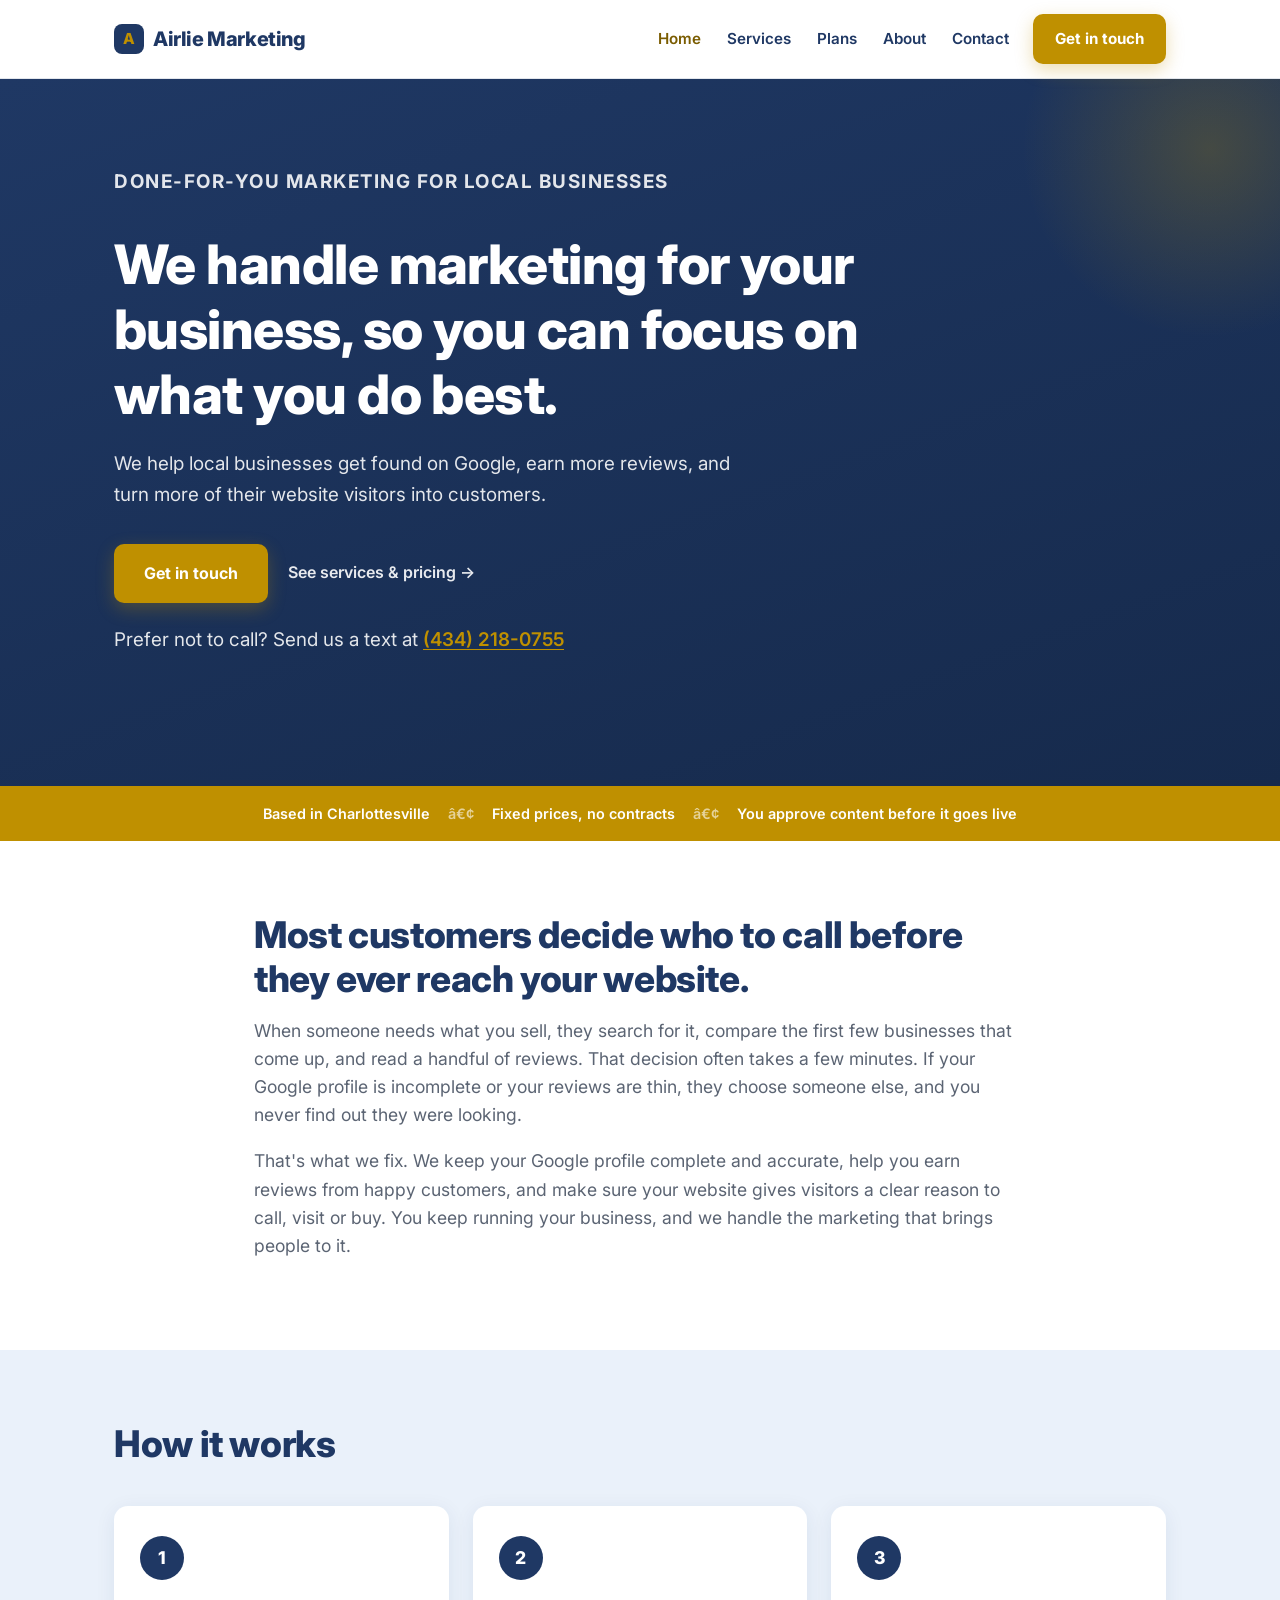
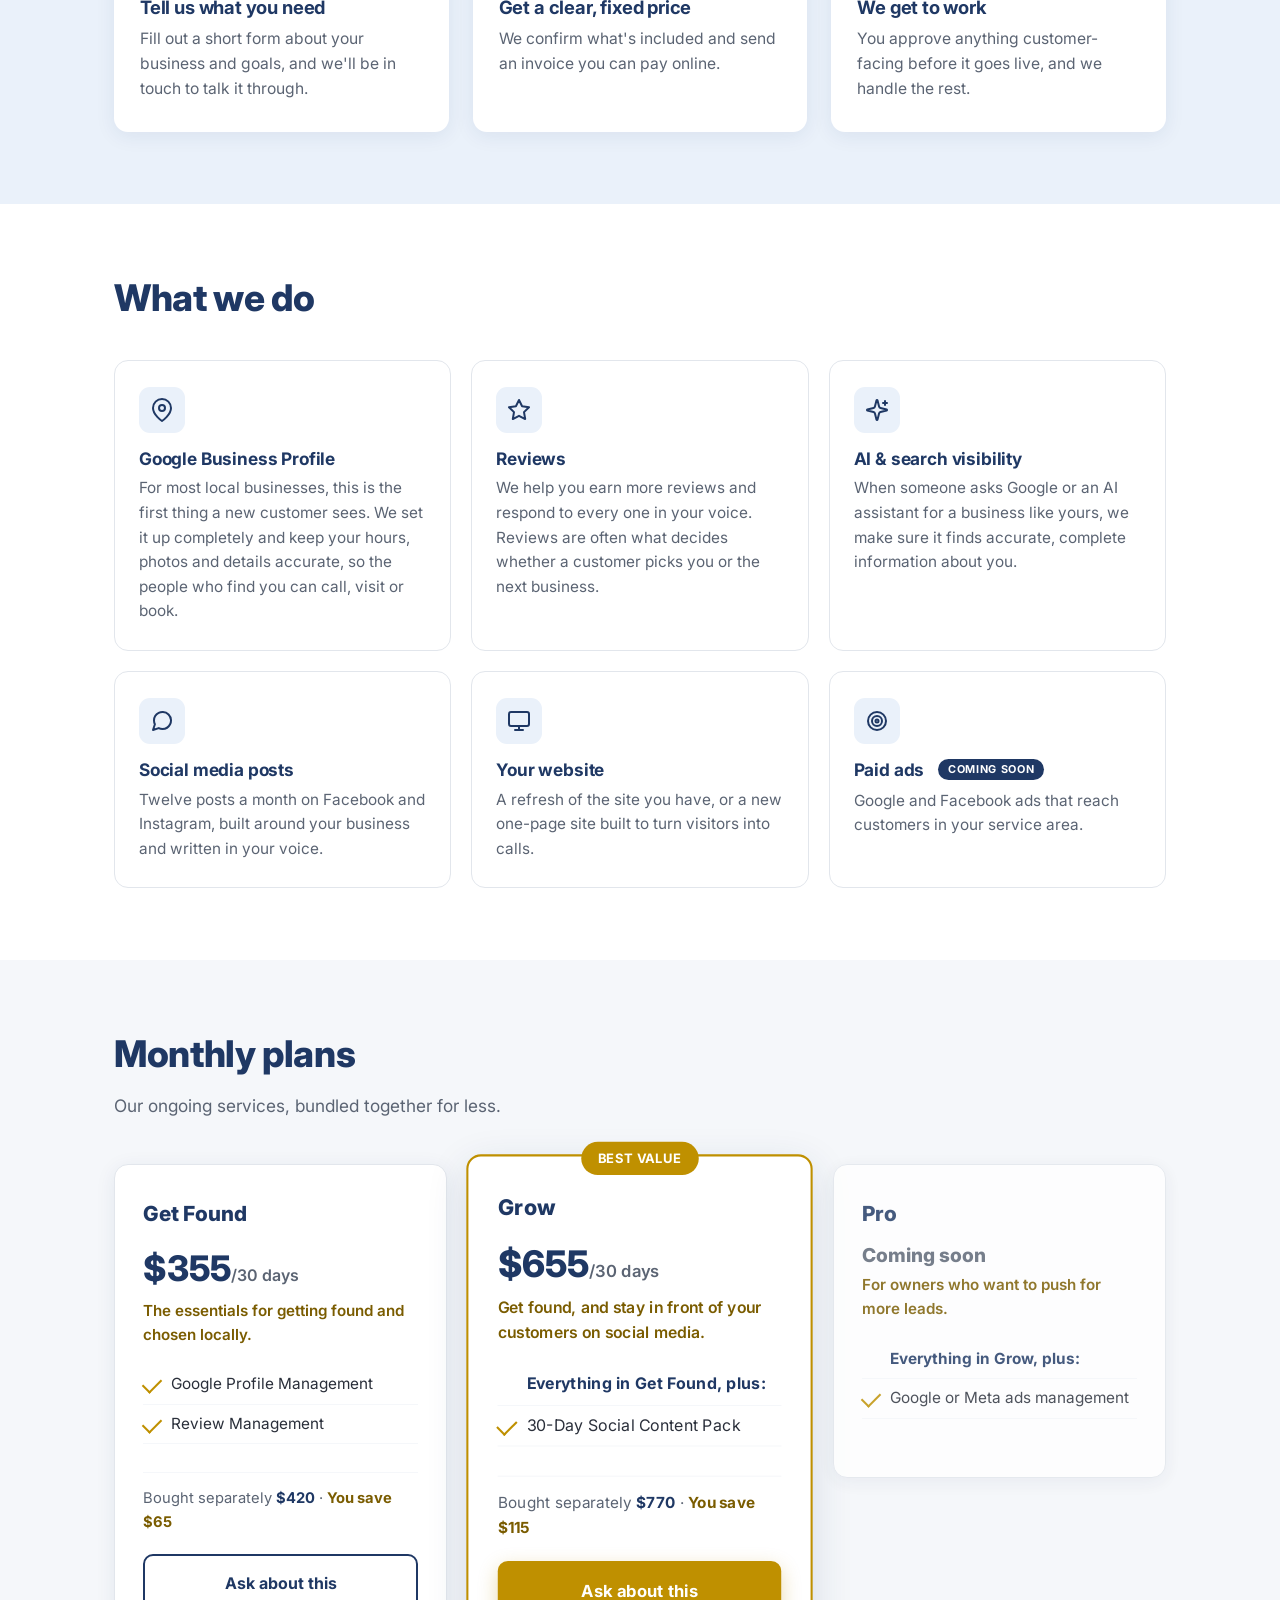
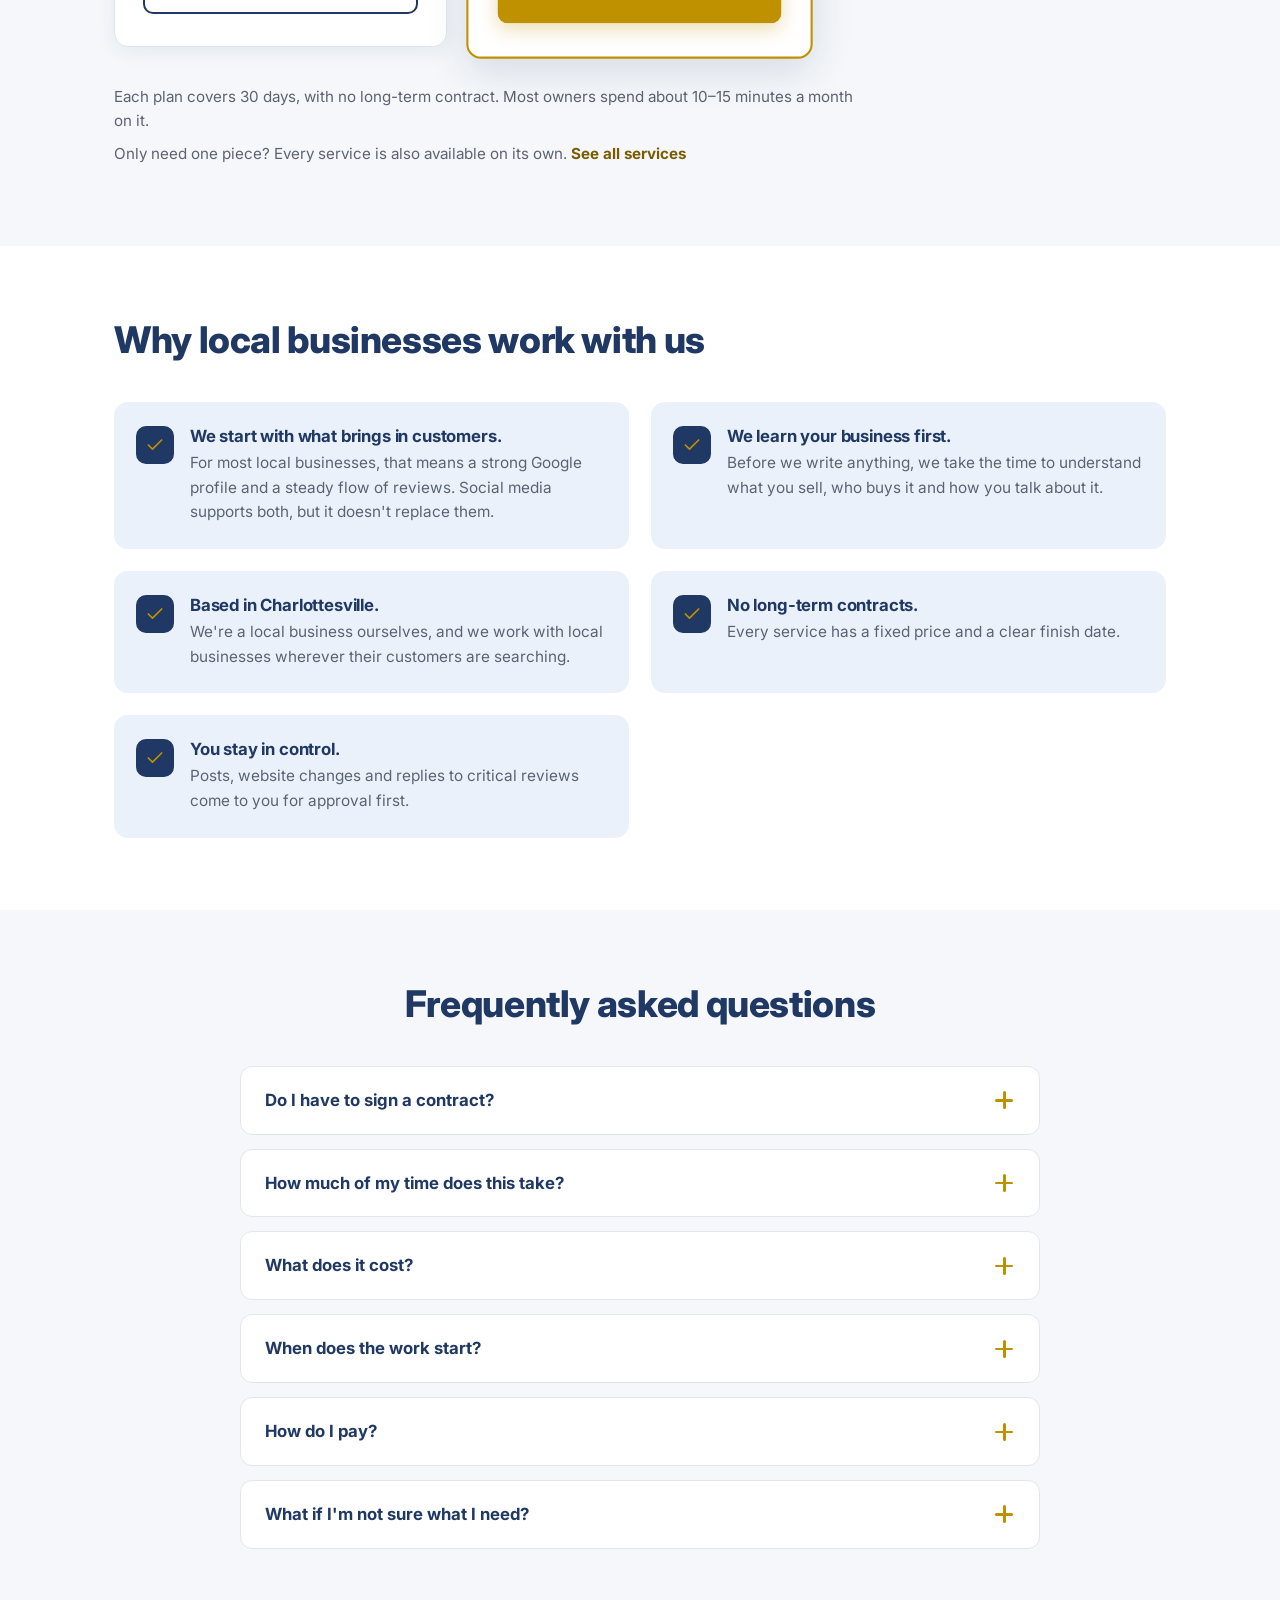
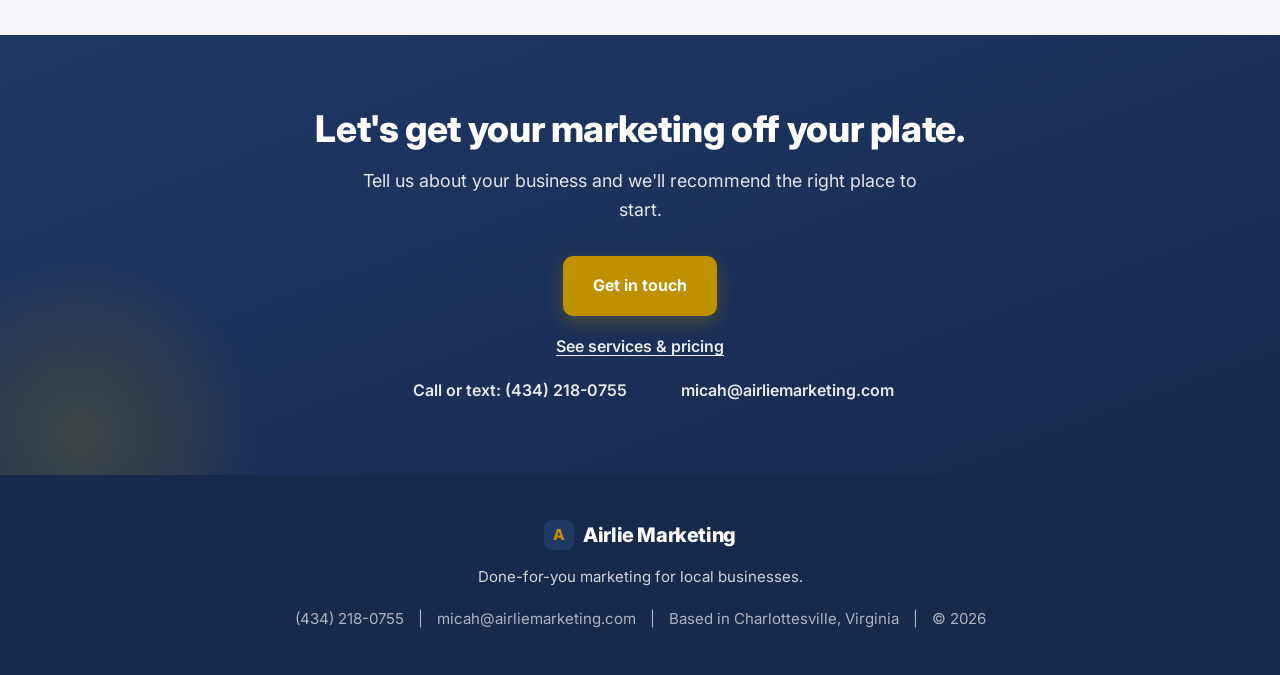
==== index.html @ 490f3d7d "Fix foundingDate (2026) and geo coordinates (UVA/Charlottesville) Co-Authored-By: Claude Opus 4.8 <n" ====
<!DOCTYPE html>
<html lang="en">
<head>
  <meta charset="UTF-8" />
  <meta name="viewport" content="width=device-width, initial-scale=1.0" />
  <meta name="google-site-verification" content="PsVOzuOnGi96Zkyo6wax_KHrolYh-Gne7hzrvZBmAzM" />
  <title>Charlottesville Marketing for Local Businesses | Airlie Marketing</title>
  <meta name="description" content="Charlottesville-based marketing for local businesses: Google Business Profile, local SEO, reviews, social media and websites, with transparent pricing.">

  <link rel="canonical" href="https://airliemarketing.com/">
  <meta property="og:title" content="Charlottesville Marketing for Local Businesses | Airlie Marketing">
  <meta property="og:description" content="Done-for-you marketing for local businesses, at fixed prices.">
  <meta property="og:type" content="website">
  <meta property="og:url" content="https://airliemarketing.com/">
  <meta property="og:image" content="https://airliemarketing.com/micah-scott.jpg">
  <meta name="twitter:card" content="summary_large_image">

  <link rel="icon" type="image/svg+xml" href="favicon.svg" />

  <!-- Fonts: Inter -->
  <link rel="preconnect" href="https://fonts.googleapis.com" />
  <link rel="preconnect" href="https://fonts.gstatic.com" crossorigin />
  <link href="https://fonts.googleapis.com/css2?family=Inter:wght@400;500;600;700;800&display=swap" rel="stylesheet" />

  <link rel="stylesheet" href="styles.css" />

  <!-- Block A — Business (ProfessionalService) + services and plans -->
  <script type="application/ld+json">
  {
    "@context": "https://schema.org",
    "@type": "ProfessionalService",
    "@id": "https://airliemarketing.com/#organization",
    "name": "Airlie Marketing",
    "url": "https://airliemarketing.com",
    "logo": "https://airliemarketing.com/favicon.svg",
    "image": "https://airliemarketing.com/micah-scott.jpg",
    "description": "Charlottesville-based marketing for local businesses: Google Business Profile, local SEO, reviews, social media and websites, with transparent pricing.",
    "slogan": "We handle marketing for your business, so you can focus on what you do best.",
    "telephone": "+1-434-218-0755",
    "email": "micah@airliemarketing.com",
    "priceRange": "$$",
    "currenciesAccepted": "USD",
    "foundingDate": "2026",
    "founder": { "@id": "https://airliemarketing.com/#micah" },
    "address": {
      "@type": "PostalAddress",
      "addressLocality": "Charlottesville",
      "addressRegion": "VA",
      "addressCountry": "US"
    },
    "geo": {
      "@type": "GeoCoordinates",
      "latitude": 38.0356,
      "longitude": -78.5034
    },
    "areaServed": [
      { "@type": "City", "name": "Charlottesville" },
      { "@type": "AdministrativeArea", "name": "Albemarle County" }
    ],
    "knowsAbout": [
      "Google Business Profile management",
      "online review management",
      "local SEO",
      "generative engine optimization (AI search visibility)",
      "social media management",
      "local business marketing",
      "marketing for local businesses of every kind: storefronts, restaurants, studios, service providers, and local online and ecommerce shops"
    ],
    "serviceType": "Marketing agency for local businesses",
    "contactPoint": {
      "@type": "ContactPoint",
      "telephone": "+1-434-218-0755",
      "email": "micah@airliemarketing.com",
      "contactType": "sales",
      "areaServed": "US",
      "availableLanguage": "English"
    },
    "hasOfferCatalog": {
      "@type": "OfferCatalog",
      "name": "Marketing services and plans",
      "itemListElement": [
        {
          "@type": "Offer",
          "name": "Google Profile Setup",
          "price": "395",
          "priceCurrency": "USD",
          "description": "Your Google Business Profile built out properly for Google search, the map pack and AI assistants, in five business days.",
          "url": "https://airliemarketing.com/products"
        },
        {
          "@type": "Offer",
          "name": "Local SEO Foundation",
          "price": "550",
          "priceCurrency": "USD",
          "description": "Listings fixed, a keyword map, on-page work on up to six pages, structured data, Search Console and AI visibility work, in ten business days.",
          "url": "https://airliemarketing.com/products"
        },
        {
          "@type": "Offer",
          "name": "Review Engine Setup",
          "price": "500",
          "priceCurrency": "USD",
          "description": "A review link and QR code, request and reply templates, a crew script and alerts, so asking for reviews becomes part of the job.",
          "url": "https://airliemarketing.com/products"
        },
        {
          "@type": "Offer",
          "name": "Review Management",
          "price": "225",
          "priceCurrency": "USD",
          "description": "A 30-day block of review requests and replies, with every new review answered in your voice and anything under four stars sent to you first.",
          "url": "https://airliemarketing.com/products"
        },
        {
          "@type": "Offer",
          "name": "Google Profile Management",
          "price": "195",
          "priceCurrency": "USD",
          "description": "A 30-day block keeping your Google Business Profile complete and correct, with four posts answering the questions customers ask before they book.",
          "url": "https://airliemarketing.com/products"
        },
        {
          "@type": "Offer",
          "name": "30-Day Social Content Pack",
          "price": "350",
          "priceCurrency": "USD",
          "description": "Twelve Facebook and Instagram posts in your voice, built from your real jobs and approved by you before anything publishes.",
          "url": "https://airliemarketing.com/products"
        },
        {
          "@type": "Offer",
          "name": "One-Page Website Build",
          "price": "950",
          "priceCurrency": "USD",
          "description": "A complete new page built to turn someone who found you into someone who calls you; $650 with any plan, billed half up front and half at launch.",
          "url": "https://airliemarketing.com/products"
        },
        {
          "@type": "Offer",
          "name": "Strategy Call",
          "price": "125",
          "priceCurrency": "USD",
          "description": "One hour on your marketing, with notes afterwards and a written list of what to do next.",
          "url": "https://airliemarketing.com/products"
        },
        {
          "@type": "Offer",
          "name": "Get Found plan",
          "price": "355",
          "priceCurrency": "USD",
          "description": "Google Profile Management plus Review Management, bundled for less than buying them separately.",
          "url": "https://airliemarketing.com/#pricing"
        },
        {
          "@type": "Offer",
          "name": "Grow plan",
          "price": "655",
          "priceCurrency": "USD",
          "description": "Everything in Get Found plus the 30-Day Social Content Pack, bundled for less than buying them separately.",
          "url": "https://airliemarketing.com/#pricing"
        }
      ]
    }
  }
  </script>

  <!-- ADD LATER, only when Airlie has real reviews — never fake this:
  "aggregateRating": { "@type": "AggregateRating", "ratingValue": "REAL", "reviewCount": "REAL" }
  -->

  <!-- Block B — WebSite -->
  <script type="application/ld+json">
  {
    "@context": "https://schema.org",
    "@type": "WebSite",
    "@id": "https://airliemarketing.com/#website",
    "url": "https://airliemarketing.com",
    "name": "Airlie Marketing",
    "publisher": { "@id": "https://airliemarketing.com/#organization" }
  }
  </script>

  <!-- Block C — FAQ (matches the FAQ shown on the page) -->
  <script type="application/ld+json">
  {
    "@context": "https://schema.org",
    "@type": "FAQPage",
    "mainEntity": [
      {
        "@type": "Question",
        "name": "Do I have to sign a contract?",
        "acceptedAnswer": {
          "@type": "Answer",
          "text": "No. Every service is either a one-time project or a 30-day block, so there's no long-term commitment."
        }
      },
      {
        "@type": "Question",
        "name": "How much of my time does this take?",
        "acceptedAnswer": {
          "@type": "Answer",
          "text": "For the monthly services, about 10–15 minutes a month. You approve the content and we handle everything else."
        }
      },
      {
        "@type": "Question",
        "name": "What does it cost?",
        "acceptedAnswer": {
          "@type": "Answer",
          "text": "Individual services start at $195, and monthly plans start at $355. Full pricing is on our services page."
        }
      },
      {
        "@type": "Question",
        "name": "When does the work start?",
        "acceptedAnswer": {
          "@type": "Answer",
          "text": "As soon as we have the access and information we need from you."
        }
      },
      {
        "@type": "Question",
        "name": "How do I pay?",
        "acceptedAnswer": {
          "@type": "Answer",
          "text": "We send an invoice you can pay online."
        }
      },
      {
        "@type": "Question",
        "name": "What if I'm not sure what I need?",
        "acceptedAnswer": {
          "@type": "Answer",
          "text": "Get in touch and tell us about your business. We'll recommend the right place to start."
        }
      }
    ]
  }
  </script>
</head>
<body>

  <!-- ============ HEADER / NAV ============ -->
  <header class="site-header">
    <div class="header-inner">
      <a href="index.html" class="logo">
        <span class="logo-mark">A</span>
        <span class="logo-text">Airlie Marketing</span>
      </a>
      <nav class="main-nav">
        <div class="nav-links">
          <a href="index.html" class="active">Home</a>
          <a href="products.html">Services</a>
          <a href="#pricing">Plans</a>
          <a href="about.html">About</a>
          <a href="contact.html">Contact</a>
        </div>
        <a href="contact.html" class="btn btn-sm btn-primary header-cta">Get in touch</a>
      </nav>
    </div>
  </header>

  <main>

  <!-- ============ HERO ============ -->
  <section class="hero" id="top">
    <div class="container">
      <p class="hero-eyebrow">Done-for-you marketing for local businesses</p>
      <h1>We handle marketing for your business, so you can focus on what you do best.</h1>
      <p>We help local businesses get found on Google, earn more reviews, and turn more of their website visitors into customers.</p>
      <div class="hero-actions">
        <a href="contact.html" class="btn btn-primary">Get in touch</a>
        <a href="products.html" class="hero-secondary">See services &amp; pricing →</a>
      </div>
      <p class="hero-text-line">Prefer not to call? Send us a text at <a href="sms:+14342180755">(434) 218-0755</a></p>
    </div>
  </section>

  <!-- ============ TRUST BAR ============ -->
  <div class="trust-bar">
    <div class="container">
      <span>Based in Charlottesville</span>
      <span>Fixed prices, no contracts</span>
      <span>You approve content before it goes live</span>
    </div>
  </div>

  <!-- ============ PROBLEM ============ -->
  <section class="problem">
    <div class="container">
      <h2>Most customers decide who to call before they ever reach your website.</h2>
      <p>When someone needs what you sell, they search for it, compare the first few businesses that come up, and read a handful of reviews. That decision often takes a few minutes. If your Google profile is incomplete or your reviews are thin, they choose someone else, and you never find out they were looking.</p>
      <p>That's what we fix. We keep your Google profile complete and accurate, help you earn reviews from happy customers, and make sure your website gives visitors a clear reason to call, visit or buy. You keep running your business, and we handle the marketing that brings people to it.</p>
    </div>
  </section>

  <!-- ============ HOW IT WORKS ============ -->
  <section class="how">
    <div class="container">
      <div class="section-intro">
        <h2>How it works</h2>
      </div>
      <div class="steps">
        <div class="step">
          <div class="step-num">1</div>
          <h3>Tell us what you need</h3>
          <p>Fill out a short form about your business and goals, and we'll be in touch to talk it through.</p>
        </div>
        <div class="step">
          <div class="step-num">2</div>
          <h3>Get a clear, fixed price</h3>
          <p>We confirm what's included and send an invoice you can pay online.</p>
        </div>
        <div class="step">
          <div class="step-num">3</div>
          <h3>We get to work</h3>
          <p>You approve anything customer-facing before it goes live, and we handle the rest.</p>
        </div>
      </div>
    </div>
  </section>

  <!-- ============ WHAT YOU GET ============ -->
  <section class="features">
    <div class="container">
      <div class="section-intro">
        <h2>What we do</h2>
      </div>
      <div class="feature-grid">
        <div class="feature">
          <div class="feature-icon">
            <svg class="icon" viewBox="0 0 24 24"><path d="M21 10c0 7-9 13-9 13s-9-6-9-13a9 9 0 0 1 18 0z"/><circle cx="12" cy="10" r="3"/></svg>
          </div>
          <h3>Google Business Profile</h3>
          <p>For most local businesses, this is the first thing a new customer sees. We set it up completely and keep your hours, photos and details accurate, so the people who find you can call, visit or book.</p>
        </div>
        <div class="feature">
          <div class="feature-icon">
            <svg class="icon" viewBox="0 0 24 24"><polygon points="12 2 15.09 8.26 22 9.27 17 14.14 18.18 21.02 12 17.77 5.82 21.02 7 14.14 2 9.27 8.91 8.26 12 2"/></svg>
          </div>
          <h3>Reviews</h3>
          <p>We help you earn more reviews and respond to every one in your voice. Reviews are often what decides whether a customer picks you or the next business.</p>
        </div>
        <div class="feature">
          <div class="feature-icon">
            <svg class="icon" viewBox="0 0 24 24"><path d="M9.94 15.5A2 2 0 0 0 8.5 14.06l-6.14-1.58a.5.5 0 0 1 0-.96L8.5 9.94A2 2 0 0 0 9.94 8.5l1.58-6.14a.5.5 0 0 1 .96 0L14.06 8.5A2 2 0 0 0 15.5 9.94l6.14 1.58a.5.5 0 0 1 0 .96L15.5 14.06a2 2 0 0 0-1.44 1.44l-1.58 6.14a.5.5 0 0 1-.96 0z"/><path d="M20 3v4"/><path d="M22 5h-4"/></svg>
          </div>
          <h3>AI &amp; search visibility</h3>
          <p>When someone asks Google or an AI assistant for a business like yours, we make sure it finds accurate, complete information about you.</p>
        </div>
        <div class="feature">
          <div class="feature-icon">
            <svg class="icon" viewBox="0 0 24 24"><path d="M21 11.5a8.38 8.38 0 0 1-.9 3.8 8.5 8.5 0 0 1-7.6 4.7 8.38 8.38 0 0 1-3.8-.9L3 21l1.9-5.7a8.38 8.38 0 0 1-.9-3.8 8.5 8.5 0 0 1 4.7-7.6 8.38 8.38 0 0 1 3.8-.9h.5a8.48 8.48 0 0 1 8 8v.5z"/></svg>
          </div>
          <h3>Social media posts</h3>
          <p>Twelve posts a month on Facebook and Instagram, built around your business and written in your voice.</p>
        </div>
        <div class="feature">
          <div class="feature-icon">
            <svg class="icon" viewBox="0 0 24 24"><rect x="2" y="3" width="20" height="14" rx="2"/><line x1="8" y1="21" x2="16" y2="21"/><line x1="12" y1="17" x2="12" y2="21"/></svg>
          </div>
          <h3>Your website</h3>
          <p>A refresh of the site you have, or a new one-page site built to turn visitors into calls.</p>
        </div>
        <div class="feature">
          <div class="feature-icon">
            <svg class="icon" viewBox="0 0 24 24"><circle cx="12" cy="12" r="9"/><circle cx="12" cy="12" r="5"/><circle cx="12" cy="12" r="1.5"/></svg>
          </div>
          <h3>Paid ads <span class="chip-soon">Coming soon</span></h3>
          <p>Google and Facebook ads that reach customers in your service area.</p>
        </div>
      </div>
    </div>
  </section>

  <!-- ============ PRICING / PLANS ============ -->
  <section class="pricing" id="pricing">
    <div class="container">
      <div class="pricing-lead">
        <h2>Monthly plans</h2>
        <p>Our ongoing services, bundled together for less.</p>
      </div>

      <div class="price-grid">
        <!-- Get Found -->
        <div class="price-card">
          <div class="price-name">Get Found</div>
          <div class="price-tag">$355<span>/30 days</span></div>
          <div class="price-sub">The essentials for getting found and chosen locally.</div>
          <ul class="price-list">
            <li>Google Profile Management</li>
            <li>Review Management</li>
          </ul>
          <p class="plan-maths">Bought separately <strong>$420</strong> · <span class="save">You save $65</span></p>
          <a href="contact.html?service=plan-get-found" class="btn btn-outline">Ask about this</a>
        </div>

        <!-- Grow (featured) -->
        <div class="price-card featured">
          <div class="badge">Best Value</div>
          <div class="price-name">Grow</div>
          <div class="price-tag">$655<span>/30 days</span></div>
          <div class="price-sub">Get found, and stay in front of your customers on social media.</div>
          <ul class="price-list">
            <li class="plus">Everything in Get Found, plus:</li>
            <li>30-Day Social Content Pack</li>
          </ul>
          <p class="plan-maths">Bought separately <strong>$770</strong> · <span class="save">You save $115</span></p>
          <a href="contact.html?service=plan-grow" class="btn btn-primary">Ask about this</a>
        </div>

        <!-- Pro (coming soon) -->
        <div class="price-card soon">
          <div class="price-name">Pro</div>
          <div class="price-tag">Coming soon</div>
          <div class="price-sub">For owners who want to push for more leads.</div>
          <ul class="price-list">
            <li class="plus">Everything in Grow, plus:</li>
            <li>Google or Meta ads management</li>
          </ul>
        </div>
      </div>

      <div class="plans-notes">
        <p>Each plan covers 30 days, with no long-term contract. Most owners spend about 10–15 minutes a month on it.</p>
        <p>Only need one piece? Every service is also available on its own. <a href="products.html">See all services</a></p>
      </div>
    </div>
  </section>

  <!-- ============ WHY US ============ -->
  <section class="why">
    <div class="container">
      <div class="section-intro">
        <h2>Why local businesses work with us</h2>
      </div>
      <div class="why-grid">
        <div class="why-item">
          <div class="why-check"><svg class="icon" viewBox="0 0 24 24"><polyline points="20 6 9 17 4 12"/></svg></div>
          <div>
            <h3>We start with what brings in customers.</h3>
            <p>For most local businesses, that means a strong Google profile and a steady flow of reviews. Social media supports both, but it doesn't replace them.</p>
          </div>
        </div>
        <div class="why-item">
          <div class="why-check"><svg class="icon" viewBox="0 0 24 24"><polyline points="20 6 9 17 4 12"/></svg></div>
          <div>
            <h3>We learn your business first.</h3>
            <p>Before we write anything, we take the time to understand what you sell, who buys it and how you talk about it.</p>
          </div>
        </div>
        <div class="why-item">
          <div class="why-check"><svg class="icon" viewBox="0 0 24 24"><polyline points="20 6 9 17 4 12"/></svg></div>
          <div>
            <h3>Based in Charlottesville.</h3>
            <p>We're a local business ourselves, and we work with local businesses wherever their customers are searching.</p>
          </div>
        </div>
        <div class="why-item">
          <div class="why-check"><svg class="icon" viewBox="0 0 24 24"><polyline points="20 6 9 17 4 12"/></svg></div>
          <div>
            <h3>No long-term contracts.</h3>
            <p>Every service has a fixed price and a clear finish date.</p>
          </div>
        </div>
        <div class="why-item">
          <div class="why-check"><svg class="icon" viewBox="0 0 24 24"><polyline points="20 6 9 17 4 12"/></svg></div>
          <div>
            <h3>You stay in control.</h3>
            <p>Posts, website changes and replies to critical reviews come to you for approval first.</p>
          </div>
        </div>
      </div>
    </div>
  </section>

  <!-- ============ FAQ ============ -->
  <section class="faq">
    <div class="container">
      <div class="section-intro" style="margin: 0 auto; text-align: center;">
        <h2>Frequently asked questions</h2>
      </div>
      <div class="faq-list">
        <details class="faq-item">
          <summary>Do I have to sign a contract? <span class="faq-icon"></span></summary>
          <div class="faq-answer">No. Every service is either a one-time project or a 30-day block, so there's no long-term commitment.</div>
        </details>
        <details class="faq-item">
          <summary>How much of my time does this take? <span class="faq-icon"></span></summary>
          <div class="faq-answer">For the monthly services, about 10–15 minutes a month. You approve the content and we handle everything else.</div>
        </details>
        <details class="faq-item">
          <summary>What does it cost? <span class="faq-icon"></span></summary>
          <div class="faq-answer">Individual services start at $195, and monthly plans start at $355. Full pricing is on our services page.</div>
        </details>
        <details class="faq-item">
          <summary>When does the work start? <span class="faq-icon"></span></summary>
          <div class="faq-answer">As soon as we have the access and information we need from you.</div>
        </details>
        <details class="faq-item">
          <summary>How do I pay? <span class="faq-icon"></span></summary>
          <div class="faq-answer">We send an invoice you can pay online.</div>
        </details>
        <details class="faq-item">
          <summary>What if I'm not sure what I need? <span class="faq-icon"></span></summary>
          <div class="faq-answer">Get in touch and tell us about your business. We'll recommend the right place to start.</div>
        </details>
      </div>
    </div>
  </section>

  <!-- ============ FINAL CTA ============ -->
  <section class="final-cta">
    <div class="container">
      <h2>Let's get your marketing off your plate.</h2>
      <p>Tell us about your business and we'll recommend the right place to start.</p>
      <div class="final-actions">
        <a href="contact.html" class="btn btn-primary">Get in touch</a>
        <a href="products.html" class="cta-sublink">See services &amp; pricing</a>
        <div class="final-contact">
          <a href="tel:+14342180755">
            <svg class="icon" viewBox="0 0 24 24" width="18" height="18"><path d="M22 16.92v3a2 2 0 0 1-2.18 2 19.79 19.79 0 0 1-8.63-3.07 19.5 19.5 0 0 1-6-6 19.79 19.79 0 0 1-3.07-8.67A2 2 0 0 1 4.11 2h3a2 2 0 0 1 2 1.72 12.84 12.84 0 0 0 .7 2.81 2 2 0 0 1-.45 2.11L8.09 9.91a16 16 0 0 0 6 6l1.27-1.27a2 2 0 0 1 2.11-.45 12.84 12.84 0 0 0 2.81.7A2 2 0 0 1 22 16.92z"/></svg>
            Call or text: (434) 218-0755
          </a>
          <a href="mailto:micah@airliemarketing.com?subject=Question%20about%20Airlie%20Marketing&body=Hi%20Micah%2C%0A%0AI%27d%20like%20to%20learn%20more%20about%20Airlie%20Marketing.%20Here%27s%20a%20bit%20about%20my%20business%3A%0A%0A-%20Business%20name%3A%0A-%20What%20your%20business%20does%3A%0A-%20Best%20number%20to%20reach%20me%3A%0A%0AThanks!">
            <svg class="icon" viewBox="0 0 24 24" width="18" height="18"><path d="M4 4h16c1.1 0 2 .9 2 2v12c0 1.1-.9 2-2 2H4c-1.1 0-2-.9-2-2V6c0-1.1.9-2 2-2z"/><polyline points="22,6 12,13 2,6"/></svg>
            micah@airliemarketing.com
          </a>
        </div>
      </div>
    </div>
  </section>

  </main>

  <!-- ============ FOOTER ============ -->
  <footer class="site-footer">
    <div class="container">
      <a href="index.html" class="logo"><span class="logo-mark">A</span> Airlie Marketing</a>
      <p class="footer-tagline">Done-for-you marketing for local businesses.</p>
      <div class="footer-meta">
        <a href="tel:+14342180755">(434) 218-0755</a>
        <span>|</span>
        <a href="mailto:micah@airliemarketing.com?subject=Question%20about%20Airlie%20Marketing&body=Hi%20Micah%2C%0A%0AI%27d%20like%20to%20learn%20more%20about%20Airlie%20Marketing.%20Here%27s%20a%20bit%20about%20my%20business%3A%0A%0A-%20Business%20name%3A%0A-%20What%20your%20business%20does%3A%0A-%20Best%20number%20to%20reach%20me%3A%0A%0AThanks!">micah@airliemarketing.com</a>
        <span>|</span>
        <span>Based in Charlottesville, Virginia</span>
        <span>|</span>
        <span>© 2026</span>
      </div>
    </div>
  </footer>

  <!-- Mobile sticky CTA (phones only) -->
  <div class="mobile-cta-bar">
    <a href="contact.html" class="btn btn-primary">Get in touch</a>
  </div>

</body>
</html>
---- styles.css ----
﻿:root {
  --navy: #1F3864;
  --navy-dark: #162a4c;
  --gold: #BF9000;
  --gold-dark: #a67c00;
  --gold-ink: #7a5c00;
  --light-blue: #EAF1FA;
  --light-grey: #F5F7FA;
  --grey-border: #e2e6ec;
  --text: #2a2f3a;
  --text-muted: #5b6473;
  --white: #ffffff;
  --shadow: 0 4px 20px rgba(31, 56, 100, 0.08);
  --shadow-lg: 0 12px 40px rgba(31, 56, 100, 0.14);
  --radius: 14px;
}

* { box-sizing: border-box; margin: 0; padding: 0; }

html { scroll-behavior: smooth; }

body {
  font-family: 'Inter', system-ui, -apple-system, 'Segoe UI', Roboto, Helvetica, Arial, sans-serif;
  color: var(--text);
  line-height: 1.6;
  background: var(--white);
  -webkit-font-smoothing: antialiased;
}

a { color: inherit; text-decoration: none; }

.container {
  width: 100%;
  max-width: 1100px;
  margin: 0 auto;
  padding: 0 24px;
}

section { padding: 72px 0; }

h1, h2, h3 { color: var(--navy); line-height: 1.2; letter-spacing: -0.01em; }
h2 { font-size: clamp(1.6rem, 3.4vw, 2.3rem); font-weight: 800; margin-bottom: 16px; }
h3 { font-size: 1.15rem; font-weight: 700; }

p { color: var(--text-muted); }

.section-intro { max-width: 720px; }
.section-intro p { font-size: 1.05rem; }

/* ---------- Buttons ---------- */
.btn {
  display: inline-flex;
  align-items: center;
  justify-content: center;
  gap: 8px;
  font-weight: 700;
  font-size: 1rem;
  padding: 15px 28px;
  border-radius: 10px;
  cursor: pointer;
  border: 2px solid transparent;
  transition: transform 0.15s ease, box-shadow 0.15s ease, background 0.15s ease;
  text-align: center;
}
.btn-primary {
  background: var(--gold);
  color: var(--white);
  box-shadow: 0 6px 18px rgba(191, 144, 0, 0.3);
}
.btn-primary:hover { background: var(--gold-dark); transform: translateY(-2px); box-shadow: 0 10px 24px rgba(191, 144, 0, 0.38); }

.btn-navy {
  background: var(--navy);
  color: var(--white);
}
.btn-navy:hover { background: var(--navy-dark); transform: translateY(-2px); }

.btn-outline {
  background: transparent;
  color: var(--navy);
  border-color: var(--navy);
}
.btn-outline:hover { background: var(--navy); color: var(--white); }

.btn-outline-white {
  background: transparent;
  color: var(--white);
  border-color: rgba(255,255,255,0.5);
}
.btn-outline-white:hover { background: rgba(255,255,255,0.12); border-color: var(--white); }

.btn-sm { padding: 11px 20px; font-size: 0.95rem; }

/* ---------- Header / Nav ---------- */
header.site-header {
  position: sticky;
  top: 0;
  z-index: 100;
  background: rgba(255, 255, 255, 0.92);
  backdrop-filter: blur(10px);
  border-bottom: 1px solid var(--grey-border);
}
.header-inner {
  display: flex;
  align-items: center;
  justify-content: space-between;
  gap: 16px;
  padding: 14px 24px;
  max-width: 1100px;
  margin: 0 auto;
}
.logo {
  font-weight: 800;
  font-size: 1.25rem;
  color: var(--navy);
  letter-spacing: -0.02em;
  display: flex;
  align-items: center;
  gap: 9px;
  flex: 0 0 auto;
}
.logo-mark {
  width: 30px; height: 30px;
  background: var(--navy);
  color: var(--gold);
  border-radius: 8px;
  display: inline-flex;
  align-items: center;
  justify-content: center;
  font-size: 0.95rem;
  font-weight: 800;
}
.main-nav {
  display: flex;
  align-items: center;
  gap: 6px;
}
.nav-links {
  display: flex;
  align-items: center;
  gap: 2px;
}
.nav-links a {
  color: var(--navy);
  font-weight: 600;
  font-size: 0.95rem;
  padding: 8px 12px;
  border-radius: 8px;
  white-space: nowrap;
}
.nav-links a:hover { color: var(--gold-ink); background: var(--light-blue); }
.nav-links a.active { color: var(--gold-ink); }
.header-cta { display: none; }
@media (min-width: 760px) { .header-cta { display: inline-flex; margin-left: 6px; } }
@media (max-width: 480px) {
  .header-inner { gap: 8px; padding: 12px 16px; }
  .logo { font-size: 1.05rem; }
  .logo span.logo-text-tail { display: none; }
  .nav-links a { padding: 8px 9px; font-size: 0.9rem; }
}

/* ---------- Hero ---------- */
.hero {
  background: linear-gradient(160deg, var(--navy) 0%, var(--navy-dark) 100%);
  color: var(--white);
  padding: 88px 0 96px;
  position: relative;
  overflow: hidden;
}
.hero::after {
  content: "";
  position: absolute;
  top: -120px; right: -120px;
  width: 380px; height: 380px;
  background: radial-gradient(circle, rgba(191,144,0,0.25), transparent 70%);
  border-radius: 50%;
  pointer-events: none;
}
.hero-eyebrow {
  color: var(--gold);
  font-weight: 700;
  letter-spacing: 0.08em;
  text-transform: uppercase;
  font-size: 0.85rem;
  margin-bottom: 14px;
}
.hero h1 {
  color: var(--white);
  font-size: clamp(2.1rem, 5.2vw, 3.4rem);
  font-weight: 800;
  max-width: 800px;
  margin-bottom: 22px;
}
.hero-reassure {
  margin-top: 18px;
  color: rgba(255,255,255,0.92);
  font-size: 0.98rem;
  font-weight: 600;
}
.hero p {
  color: rgba(255,255,255,0.88);
  font-size: 1.18rem;
  max-width: 640px;
  margin-bottom: 34px;
}
.hero-actions {
  display: flex;
  flex-wrap: wrap;
  gap: 16px;
  align-items: center;
}
.hero-secondary {
  color: rgba(255,255,255,0.9);
  font-weight: 600;
  padding: 12px 4px;
  border-bottom: 1px solid transparent;
}
.hero-secondary:hover { border-bottom-color: var(--gold); color: var(--white); }
.hero-text-line {
  margin-top: 22px;
  color: rgba(255,255,255,0.82);
  font-size: 0.98rem;
}
.hero-text-line a {
  color: var(--gold);
  font-weight: 600;
  text-decoration: underline;
  text-underline-offset: 3px;
}
.hero-text-line a:hover { color: var(--white); }

/* ---------- Trust bar ---------- */
.trust-bar {
  background: var(--gold);
  color: var(--white);
}
.trust-bar .container {
  display: flex;
  flex-wrap: wrap;
  gap: 9px 18px;
  justify-content: center;
  padding-top: 16px;
  padding-bottom: 16px;
}
.trust-bar span {
  font-weight: 600;
  font-size: 0.9rem;
  display: inline-flex;
  align-items: center;
  gap: 10px;
}
.trust-bar span:not(:last-child)::after {
  content: "â€¢";
  margin-left: 8px;
  opacity: 0.6;
}

/* ---------- Problem ---------- */
.problem { background: var(--white); }
.problem .container { max-width: 820px; }
.problem p { font-size: 1.1rem; margin-bottom: 18px; }

/* ---------- How it works ---------- */
.how { background: var(--light-blue); }
.steps {
  display: grid;
  grid-template-columns: 1fr;
  gap: 24px;
  margin-top: 40px;
}
@media (min-width: 760px) { .steps { grid-template-columns: repeat(3, 1fr); } }
.step {
  background: var(--white);
  border-radius: var(--radius);
  padding: 30px 26px;
  box-shadow: var(--shadow);
}
.step-num {
  width: 44px; height: 44px;
  background: var(--navy);
  color: var(--white);
  border-radius: 50%;
  display: flex;
  align-items: center;
  justify-content: center;
  font-weight: 800;
  font-size: 1.1rem;
  margin-bottom: 16px;
}
.step h3 { margin-bottom: 8px; }
.step p { font-size: 0.98rem; }

/* ---------- What you get ---------- */
.features { background: var(--white); }
.feature-grid {
  display: grid;
  grid-template-columns: 1fr;
  gap: 20px;
  margin-top: 40px;
}
@media (min-width: 640px) { .feature-grid { grid-template-columns: repeat(2, 1fr); } }
@media (min-width: 980px) { .feature-grid { grid-template-columns: repeat(3, 1fr); } }
.feature {
  border: 1px solid var(--grey-border);
  border-radius: var(--radius);
  padding: 26px 24px;
  transition: transform 0.15s ease, box-shadow 0.15s ease;
}
.feature:hover { transform: translateY(-3px); box-shadow: var(--shadow); border-color: transparent; }
.feature-icon {
  width: 46px; height: 46px;
  background: var(--light-blue);
  border-radius: 11px;
  display: flex;
  align-items: center;
  justify-content: center;
  margin-bottom: 16px;
}
.feature-icon svg { width: 24px; height: 24px; stroke: var(--navy); }
.feature h3 { margin-bottom: 7px; font-size: 1.08rem; }
.feature p { font-size: 0.96rem; }

/* ---------- Pricing ---------- */
.pricing { background: var(--light-grey); }
.pricing-lead { max-width: 720px; margin-bottom: 8px; }
.pricing-lead p { font-size: 1.08rem; }
.price-grid {
  display: grid;
  grid-template-columns: 1fr;
  gap: 26px;
  margin: 44px 0 36px;
  align-items: start;
}
@media (min-width: 900px) { .price-grid { grid-template-columns: repeat(3, 1fr); } }
.price-card {
  background: var(--white);
  border: 1px solid var(--grey-border);
  border-radius: var(--radius);
  padding: 32px 28px;
  box-shadow: var(--shadow);
  position: relative;
  display: flex;
  flex-direction: column;
}
.price-card.featured {
  border: 2px solid var(--gold);
  box-shadow: var(--shadow-lg);
}
@media (min-width: 900px) {
  .price-card.featured { transform: scale(1.04); }
}
.badge {
  position: absolute;
  top: -14px;
  left: 50%;
  transform: translateX(-50%);
  background: var(--gold);
  color: var(--white);
  font-size: 0.78rem;
  font-weight: 700;
  letter-spacing: 0.04em;
  text-transform: uppercase;
  padding: 6px 16px;
  border-radius: 999px;
  white-space: nowrap;
}
.price-name { font-size: 1.3rem; font-weight: 800; color: var(--navy); }
.price-tag { font-size: 2.2rem; font-weight: 800; color: var(--navy); margin: 10px 0 2px; }
.price-tag span { font-size: 1rem; font-weight: 600; color: var(--text-muted); }
.price-sub { font-size: 0.95rem; color: var(--gold-ink); font-weight: 600; margin-bottom: 18px; }
.price-list { list-style: none; margin: 0 0 26px; flex: 1; }
.price-list li {
  position: relative;
  padding: 7px 0 7px 28px;
  font-size: 0.96rem;
  color: var(--text);
  border-bottom: 1px solid var(--light-grey);
}
.price-list li::before {
  content: "";
  position: absolute;
  left: 0; top: 13px;
  width: 16px; height: 9px;
  border-left: 2.5px solid var(--gold);
  border-bottom: 2.5px solid var(--gold);
  transform: rotate(-45deg);
}
.price-list li.plus { font-weight: 700; color: var(--navy); }
.price-list li.plus::before { display: none; }
.price-card .btn { width: 100%; }

/* ---------- Why us ---------- */
.why { background: var(--white); }
.why-grid {
  display: grid;
  grid-template-columns: 1fr;
  gap: 22px;
  margin-top: 40px;
}
@media (min-width: 720px) { .why-grid { grid-template-columns: repeat(2, 1fr); } }
.why-item {
  display: flex;
  gap: 16px;
  align-items: flex-start;
  background: var(--light-blue);
  border-radius: var(--radius);
  padding: 24px 22px;
}
.why-check {
  flex: 0 0 auto;
  width: 38px; height: 38px;
  background: var(--navy);
  border-radius: 10px;
  display: flex;
  align-items: center;
  justify-content: center;
}
.why-check svg { width: 20px; height: 20px; stroke: var(--gold); }
.why-item h3 { margin-bottom: 5px; font-size: 1.05rem; }
.why-item p { font-size: 0.96rem; }

/* ---------- Social proof ---------- */
.proof {
  background: var(--navy);
  color: var(--white);
  text-align: center;
}
.proof h2 { color: var(--white); }
.proof-quote {
  max-width: 680px;
  margin: 28px auto 0;
  font-size: clamp(1.4rem, 3vw, 1.9rem);
  font-weight: 700;
  line-height: 1.4;
  color: var(--white);
}
.proof-quote .mark { color: var(--gold); }
.proof-link {
  color: var(--gold);
  text-decoration: underline;
  text-underline-offset: 4px;
  text-decoration-thickness: 2px;
}
.proof-link:hover { color: var(--white); }
.proof-note {
  margin-top: 18px;
  color: rgba(255,255,255,0.65);
  font-size: 0.95rem;
  font-style: italic;
}

/* ---------- FAQ ---------- */
.faq { background: var(--light-grey); }
.faq-list { max-width: 800px; margin: 40px auto 0; }
details.faq-item {
  background: var(--white);
  border: 1px solid var(--grey-border);
  border-radius: 12px;
  margin-bottom: 14px;
  overflow: hidden;
}
details.faq-item summary {
  cursor: pointer;
  list-style: none;
  padding: 20px 24px;
  font-weight: 700;
  color: var(--navy);
  font-size: 1.05rem;
  display: flex;
  justify-content: space-between;
  align-items: center;
  gap: 16px;
}
details.faq-item summary::-webkit-details-marker { display: none; }
.faq-icon {
  flex: 0 0 auto;
  width: 22px; height: 22px;
  position: relative;
  transition: transform 0.2s ease;
}
.faq-icon::before, .faq-icon::after {
  content: "";
  position: absolute;
  background: var(--gold);
  border-radius: 2px;
}
.faq-icon::before { top: 10px; left: 2px; right: 2px; height: 2.5px; }
.faq-icon::after { left: 10px; top: 2px; bottom: 2px; width: 2.5px; }
details[open] .faq-icon { transform: rotate(135deg); }
details.faq-item .faq-answer {
  padding: 0 24px 22px;
  color: var(--text-muted);
  font-size: 0.99rem;
}

/* ---------- Final CTA ---------- */
.final-cta {
  background: linear-gradient(160deg, var(--navy) 0%, var(--navy-dark) 100%);
  color: var(--white);
  text-align: center;
  position: relative;
  overflow: hidden;
}
.final-cta::before {
  content: "";
  position: absolute;
  bottom: -140px; left: -100px;
  width: 360px; height: 360px;
  background: radial-gradient(circle, rgba(191,144,0,0.22), transparent 70%);
  border-radius: 50%;
}
.final-cta h2 { color: var(--white); position: relative; }
.final-cta p { color: rgba(255,255,255,0.88); font-size: 1.12rem; max-width: 560px; margin: 14px auto 32px; position: relative; }
.final-actions {
  display: flex;
  flex-direction: column;
  align-items: center;
  gap: 18px;
  position: relative;
}
.final-contact {
  display: flex;
  flex-wrap: wrap;
  gap: 8px 28px;
  justify-content: center;
  color: rgba(255,255,255,0.9);
  font-weight: 600;
}
.final-contact a { display: inline-flex; align-items: center; gap: 8px; }
.final-contact a:hover { color: var(--gold); }

/* ---------- About page ---------- */
.page-hero {
  background: linear-gradient(160deg, var(--navy) 0%, var(--navy-dark) 100%);
  color: var(--white);
  padding: 72px 0 64px;
  position: relative;
  overflow: hidden;
}
.page-hero::after {
  content: "";
  position: absolute;
  top: -120px; right: -120px;
  width: 360px; height: 360px;
  background: radial-gradient(circle, rgba(191,144,0,0.25), transparent 70%);
  border-radius: 50%;
  pointer-events: none;
}
.page-hero .eyebrow {
  color: var(--gold);
  font-weight: 700;
  letter-spacing: 0.08em;
  text-transform: uppercase;
  font-size: 0.85rem;
  margin-bottom: 12px;
}
.page-hero h1 {
  color: var(--white);
  font-size: clamp(2rem, 4.6vw, 3rem);
  font-weight: 800;
  max-width: 800px;
}
.about-story { background: var(--white); }
.about-story .container { max-width: 820px; }
.about-story p { font-size: 1.1rem; margin-bottom: 18px; }

.values { background: var(--light-blue); }
.values-grid {
  display: grid;
  grid-template-columns: 1fr;
  gap: 22px;
  margin-top: 40px;
}
@media (min-width: 720px) { .values-grid { grid-template-columns: repeat(2, 1fr); } }
.value-item {
  display: flex;
  gap: 16px;
  align-items: flex-start;
  background: var(--white);
  border-radius: var(--radius);
  padding: 24px 22px;
  box-shadow: var(--shadow);
}
.value-check {
  flex: 0 0 auto;
  width: 38px; height: 38px;
  background: var(--navy);
  border-radius: 10px;
  display: flex;
  align-items: center;
  justify-content: center;
}
.value-check svg { width: 20px; height: 20px; stroke: var(--gold); fill: none; stroke-width: 2; stroke-linecap: round; stroke-linejoin: round; }
.value-item h3 { margin-bottom: 5px; font-size: 1.05rem; }
.value-item p { font-size: 0.96rem; }

.founder { background: var(--white); }
.founder .container { max-width: 820px; }
.founder-card {
  margin-top: 32px;
  background: var(--light-grey);
  border: 1px solid var(--grey-border);
  border-radius: var(--radius);
  padding: 32px 28px;
  display: flex;
  gap: 24px;
  align-items: center;
  flex-wrap: wrap;
}
.founder-photo {
  flex: 0 0 auto;
  width: 110px; height: 110px;
  border-radius: 50%;
  overflow: hidden;
  background: var(--navy);
  color: var(--gold);
  display: flex;
  align-items: center;
  justify-content: center;
  font-size: 2rem;
  font-weight: 800;
}
.founder-photo img { width: 100%; height: 100%; object-fit: cover; display: block; }
.founder-info h3 { font-size: 1.2rem; margin-bottom: 4px; }
.founder-role { color: var(--gold-ink); font-weight: 600; margin-bottom: 10px; }
.founder-info p { font-size: 1rem; }
.founder-bio { margin-top: 28px; }
.founder-bio p { font-size: 1.1rem; margin-bottom: 18px; }
.founder-bio p:last-child { margin-bottom: 0; }

/* ---------- Footer ---------- */
footer.site-footer {
  background: var(--navy-dark);
  color: rgba(255,255,255,0.75);
  padding: 44px 0;
  text-align: center;
  font-size: 0.94rem;
}
.site-footer .logo { color: var(--white); justify-content: center; margin-bottom: 14px; }
.footer-tagline { max-width: 560px; margin: 0 auto 18px; color: rgba(255,255,255,0.8); }
.footer-meta {
  display: flex;
  flex-wrap: wrap;
  gap: 8px 14px;
  justify-content: center;
  color: rgba(255,255,255,0.65);
}
.footer-meta a:hover { color: var(--gold); }

/* svg icon stroke defaults */
.icon { fill: none; stroke-width: 2; stroke-linecap: round; stroke-linejoin: round; }

/* ---------- Mobile optimizations (do not affect desktop) ---------- */
.mobile-cta-bar { display: none; }
@media (max-width: 759.98px) {
  .mobile-cta-bar {
    display: block;
    position: fixed;
    left: 0; right: 0; bottom: 0;
    z-index: 200;
    padding: 10px 14px;
    padding-bottom: calc(10px + env(safe-area-inset-bottom));
    background: rgba(255, 255, 255, 0.96);
    backdrop-filter: blur(8px);
    border-top: 1px solid var(--grey-border);
    box-shadow: 0 -4px 20px rgba(31, 56, 100, 0.12);
  }
  .mobile-cta-bar .btn { width: 100%; padding: 14px 20px; }
  body { padding-bottom: 78px; }
}
@media (max-width: 600px) {
  section { padding: 52px 0; }
  .hero { padding: 56px 0 60px; }
  .page-hero { padding: 52px 0 44px; }
  .hero h1 { font-size: 1.95rem; }
  .page-hero h1 { font-size: 1.8rem; }
  .trust-bar .container { flex-direction: column; align-items: center; gap: 7px; }
  .trust-bar span:not(:last-child)::after { display: none; }
}

/* ===================================================================
   Micro-services launch additions
   =================================================================== */

/* Logo wordmark hides on narrow screens so the 5-item nav fits */
@media (max-width: 540px) {
  .logo-text { display: none; }
  .header-inner { gap: 8px; padding: 12px 16px; }
  .nav-links { gap: 1px; }
  .nav-links a { padding: 8px 8px; font-size: 0.86rem; }
}

/* Coming-soon chip next to a heading */
.chip-soon {
  display: inline-block;
  vertical-align: middle;
  background: var(--navy);
  color: var(--white);
  font-size: 0.68rem;
  font-weight: 700;
  text-transform: uppercase;
  letter-spacing: 0.06em;
  padding: 4px 10px;
  border-radius: 999px;
  margin-left: 10px;
  position: relative;
  top: -2px;
}

/* ---------- Plans (reuses .price-card) ---------- */
.plan-maths {
  margin: 2px 0 20px;
  padding-top: 14px;
  border-top: 1px solid var(--light-grey);
  font-size: 0.92rem;
  color: var(--text-muted);
}
.plan-maths strong { color: var(--navy); font-weight: 700; }
.plan-maths .save { color: var(--gold-ink); font-weight: 700; }

.price-card.soon { opacity: 0.82; }
.price-card.soon .price-tag { color: var(--text-muted); font-size: 1.2rem; }
.soon-line { margin-top: auto; font-size: 0.95rem; font-weight: 600; color: var(--text-muted); }
.soon-link { display: inline-block; margin-top: 8px; color: var(--gold-ink); font-weight: 700; font-size: 0.92rem; }
.soon-link:hover { color: var(--navy); }

.plans-notes { max-width: 760px; margin-top: 8px; }
.plans-notes p { font-size: 0.95rem; color: var(--text-muted); margin-bottom: 8px; }
.plans-notes a { color: var(--gold-ink); font-weight: 700; }
.plans-notes a:hover { color: var(--navy); }

/* CTA secondary link under the button */
.cta-sublink { color: rgba(255,255,255,0.9); font-weight: 600; text-decoration: underline; text-underline-offset: 3px; }
.cta-sublink:hover { color: var(--gold); }

/* ---------- Services page (products.html) ---------- */
.products { background: var(--light-grey); }
.products-intro { max-width: 760px; margin: 0 auto 8px; }
.products-intro p { font-size: 1.02rem; margin-bottom: 10px; }
.products-intro a { color: var(--gold-ink); font-weight: 700; }
.product-group-title {
  font-size: 1.35rem;
  font-weight: 800;
  color: var(--navy);
  margin: 46px 0 18px;
  display: flex;
  align-items: center;
  flex-wrap: wrap;
}
.product-card {
  position: relative;
  background: var(--white);
  border: 1px solid var(--grey-border);
  border-radius: var(--radius);
  padding: 30px 28px;
  box-shadow: var(--shadow);
  margin-bottom: 22px;
}
.product-top {
  display: flex;
  justify-content: space-between;
  align-items: baseline;
  gap: 10px 20px;
  flex-wrap: wrap;
}
.product-name { font-size: 1.25rem; font-weight: 800; color: var(--navy); }
.product-price { font-size: 1.5rem; font-weight: 800; color: var(--navy); white-space: nowrap; }
.product-label { font-size: 0.85rem; font-weight: 600; color: var(--gold-ink); margin: 4px 0 14px; }
.product-desc { font-size: 1rem; margin-bottom: 16px; }
.product-bullets { list-style: none; margin: 0 0 18px; }
.product-bullets li { position: relative; padding: 6px 0 6px 28px; font-size: 0.96rem; color: var(--text); }
.product-bullets li::before {
  content: "";
  position: absolute;
  left: 2px; top: 12px;
  width: 15px; height: 8px;
  border-left: 2.5px solid var(--gold);
  border-bottom: 2.5px solid var(--gold);
  transform: rotate(-45deg);
}
.product-need { font-size: 0.93rem; color: var(--text-muted); background: var(--light-grey); border-radius: 10px; padding: 13px 16px; margin-bottom: 16px; }
.product-need strong { color: var(--navy); }
.product-caveat { font-size: 0.93rem; color: var(--text-muted); font-style: italic; margin-bottom: 16px; }
.product-ends { font-size: 0.86rem; color: var(--text-muted); font-style: italic; margin-bottom: 14px; }
.product-card .btn { width: 100%; }
@media (min-width: 560px) { .product-card .btn { width: auto; } }

.product-card.soon { opacity: 0.8; }
.product-card.soon .product-name { color: var(--text-muted); }
.product-soon-badge {
  display: inline-block;
  background: var(--navy);
  color: var(--white);
  font-size: 0.7rem;
  font-weight: 700;
  text-transform: uppercase;
  letter-spacing: 0.05em;
  padding: 4px 11px;
  border-radius: 999px;
  white-space: nowrap;
}
.ads-intro { max-width: 760px; margin: 0 0 20px; font-size: 0.98rem; color: var(--text-muted); }
.ads-link { display: inline-block; margin-top: 4px; color: var(--gold-ink); font-weight: 700; }
.ads-link:hover { color: var(--navy); }

.help-block {
  background: var(--white);
  border: 1px solid var(--grey-border);
  border-radius: var(--radius);
  padding: 30px 28px;
  margin-top: 40px;
  box-shadow: var(--shadow);
  text-align: center;
}
.help-block h3 { font-size: 1.2rem; margin-bottom: 10px; }
.help-block p { font-size: 1rem; max-width: 600px; margin: 0 auto 8px; }
.help-actions { display: flex; flex-direction: column; align-items: center; gap: 14px; margin-top: 20px; }
.help-contact { display: flex; flex-wrap: wrap; gap: 6px 22px; justify-content: center; color: var(--text-muted); font-weight: 600; font-size: 0.95rem; }
.help-contact a:hover { color: var(--gold-ink); }
.terms-line { max-width: 760px; margin-top: 28px; font-size: 0.9rem; color: var(--text-muted); }

/* ---------- Contact page (contact.html) ---------- */
.contact { background: var(--light-grey); }
.contact-wrap { max-width: 640px; margin: 0 auto; }
.contact-card {
  background: var(--white);
  border: 1px solid var(--grey-border);
  border-radius: var(--radius);
  padding: 30px 28px;
  box-shadow: var(--shadow);
}
.field { margin-bottom: 18px; }
.field label { display: block; font-size: 0.92rem; font-weight: 700; color: var(--navy); margin-bottom: 6px; }
.field input,
.field select,
.field textarea {
  width: 100%;
  font-family: inherit;
  font-size: 1rem;
  color: var(--text);
  background: var(--white);
  border: 1px solid var(--grey-border);
  border-radius: 10px;
  padding: 12px 14px;
}
.field textarea { min-height: 120px; resize: vertical; }
fieldset.checklist { border: 0; padding: 0; margin: 0 0 18px; min-width: 0; }
fieldset.checklist legend { display: block; font-size: 0.92rem; font-weight: 700; color: var(--navy); margin-bottom: 8px; padding: 0; }
fieldset.checklist .hint { font-weight: 400; color: var(--text-muted); margin-left: 4px; }
.check-grid { display: grid; grid-template-columns: 1fr; gap: 6px 18px; }
@media (min-width: 560px) { .check-grid { grid-template-columns: 1fr 1fr; } }
.field label.check { display: flex; align-items: flex-start; gap: 9px; font-weight: 500; color: var(--text); font-size: 0.95rem; margin: 0; padding: 6px 0; cursor: pointer; line-height: 1.35; }
.field label.check input { width: 18px; height: 18px; margin: 1px 0 0; flex: 0 0 auto; accent-color: var(--navy); padding: 0; }
.field-error { display: none; color: #b42318; font-size: 0.88rem; margin-top: 6px; }
.field input:focus,
.field select:focus,
.field textarea:focus { outline: none; border-color: var(--gold); box-shadow: 0 0 0 3px rgba(191, 144, 0, 0.15); }
.contact-card .btn { width: 100%; margin-top: 4px; }
.form-fineprint { font-size: 0.86rem; color: var(--text-muted); margin-top: 12px; text-align: center; }
.form-error {
  display: none;
  background: #fdecec;
  border: 1px solid #f3c2c2;
  color: #a12222;
  border-radius: 10px;
  padding: 12px 14px;
  margin-bottom: 16px;
  font-size: 0.95rem;
}
.form-success { display: none; text-align: center; padding: 10px 0; }
.form-success h3 { font-size: 1.3rem; margin-bottom: 10px; }
.form-success p { font-size: 1rem; margin-bottom: 14px; }
.form-success a { color: var(--gold-ink); font-weight: 700; }
.contact-aside { margin-top: 22px; font-size: 0.96rem; color: var(--text-muted); text-align: center; font-weight: 600; }
.contact-aside a { color: var(--navy); }
.contact-aside a:hover { color: var(--gold-ink); }
.hp { display: none !important; }

.page-hero .lead { color: rgba(255,255,255,0.88); font-size: 1.12rem; max-width: 640px; margin-top: 16px; }
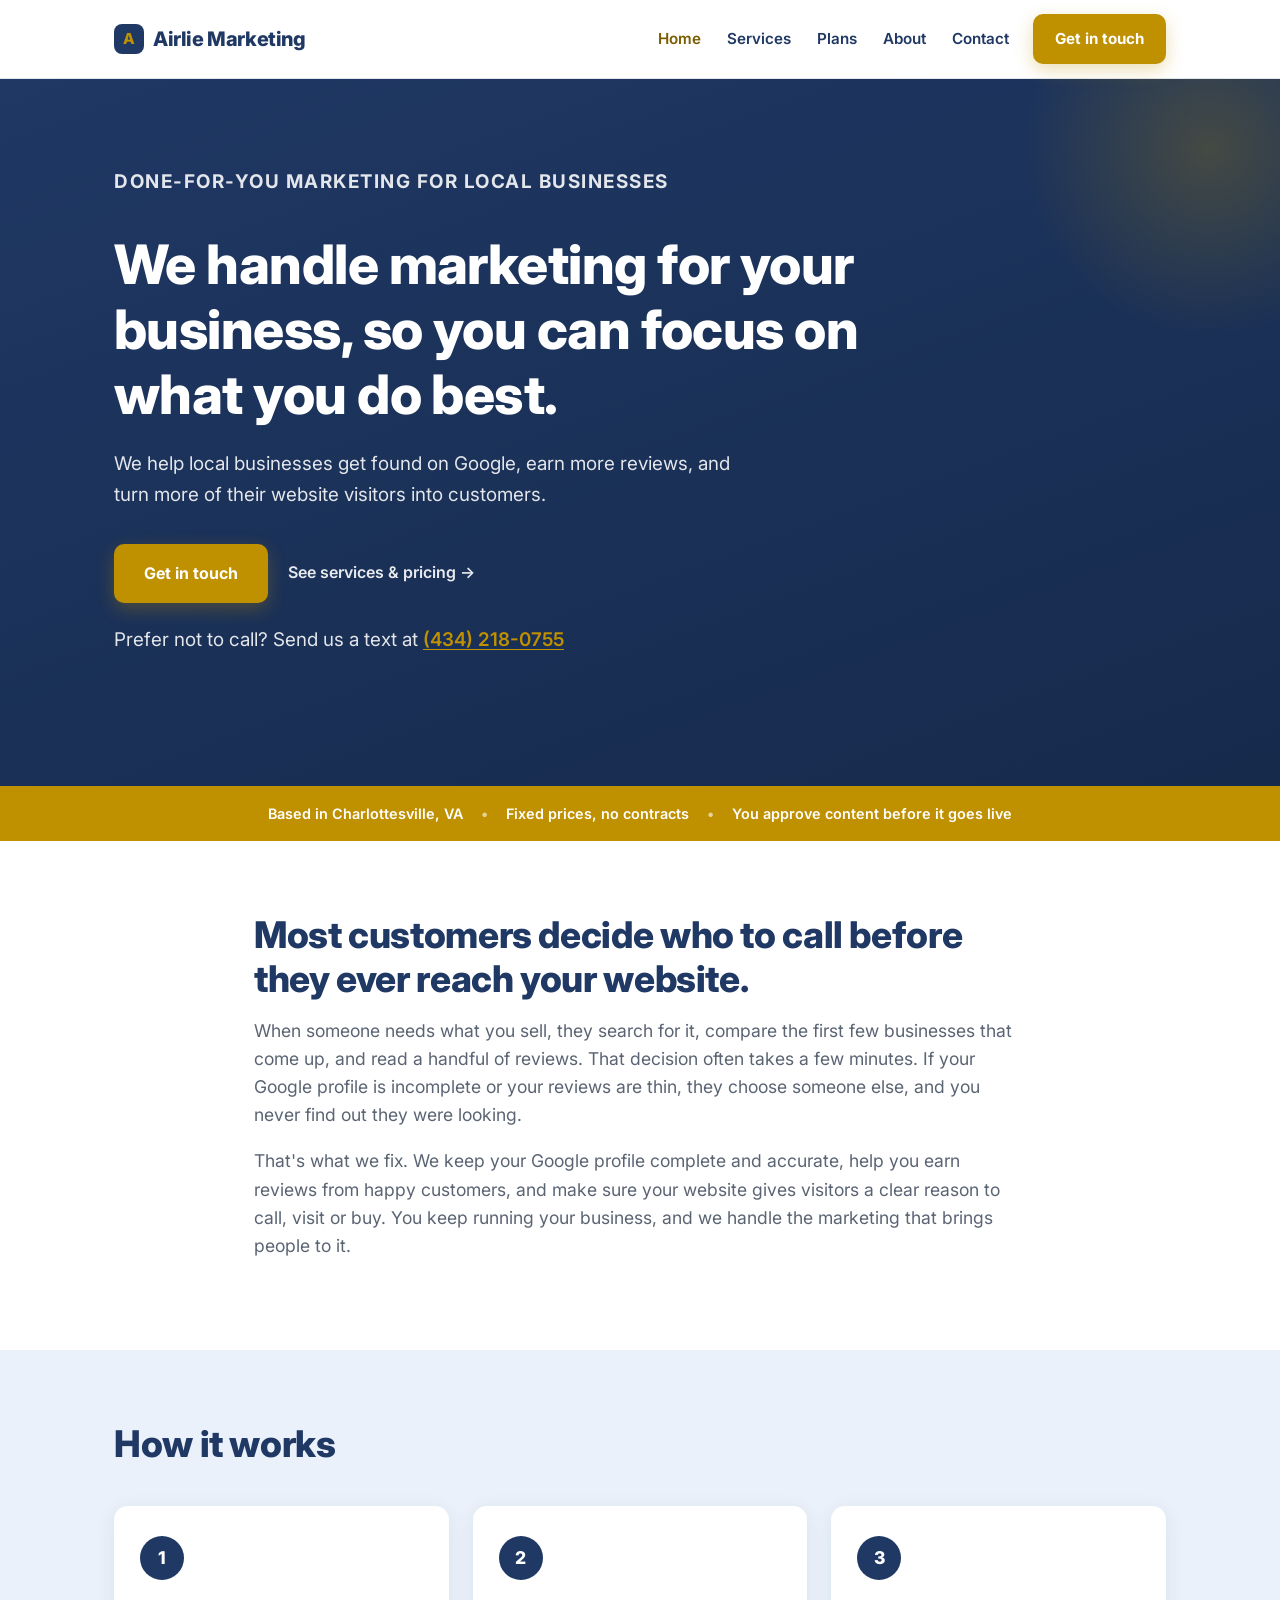
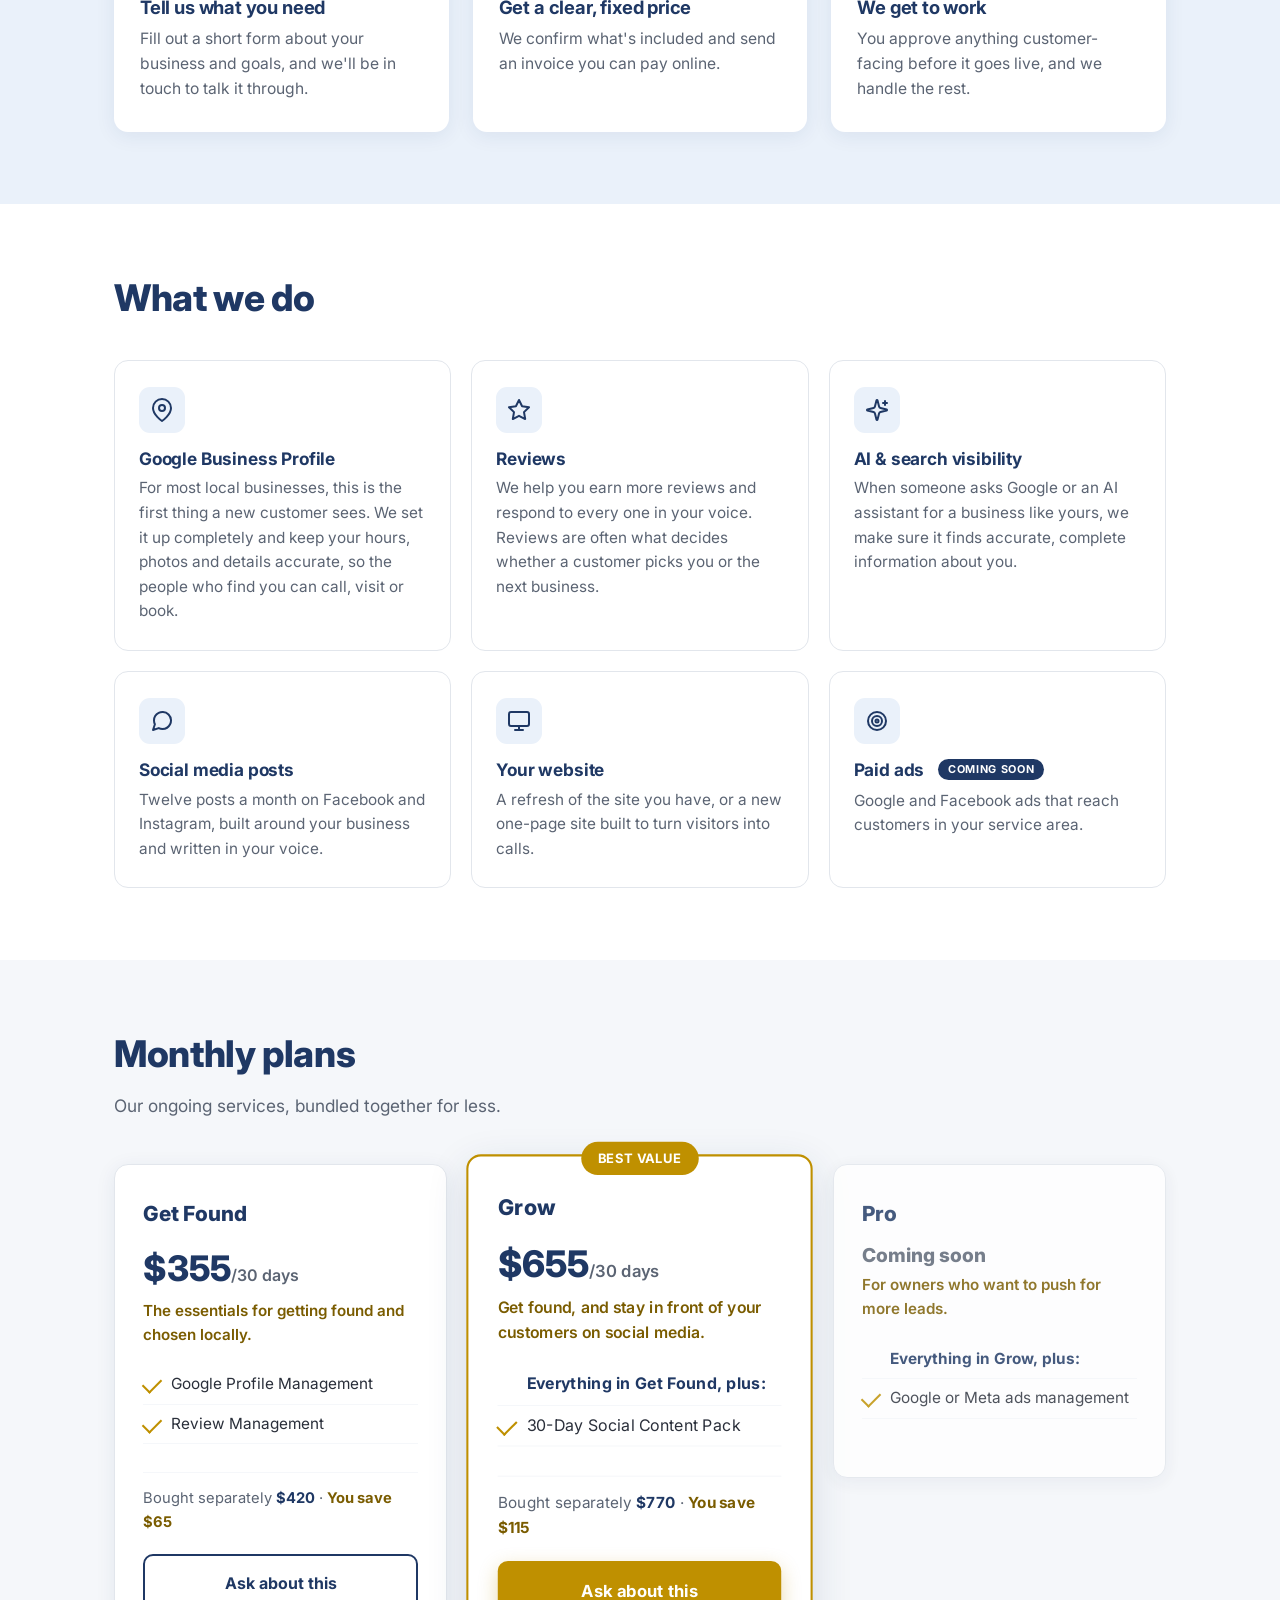
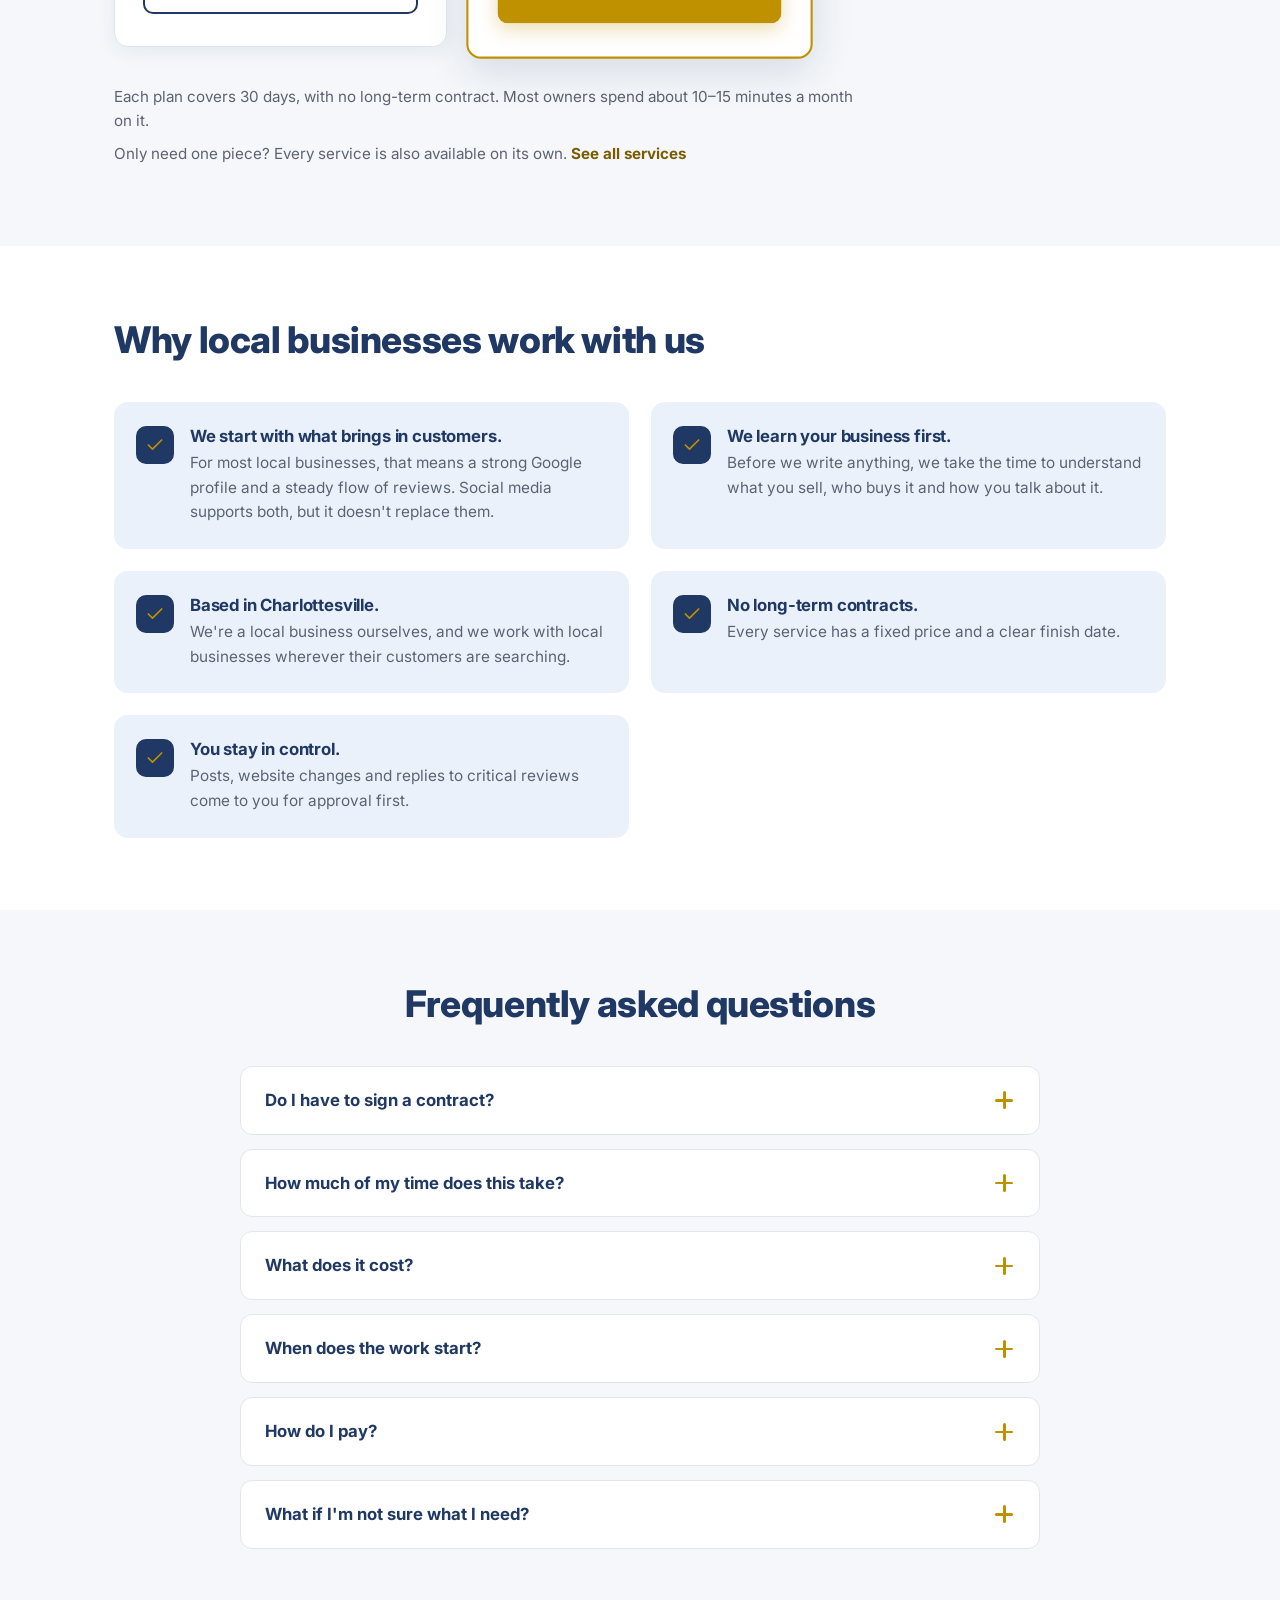
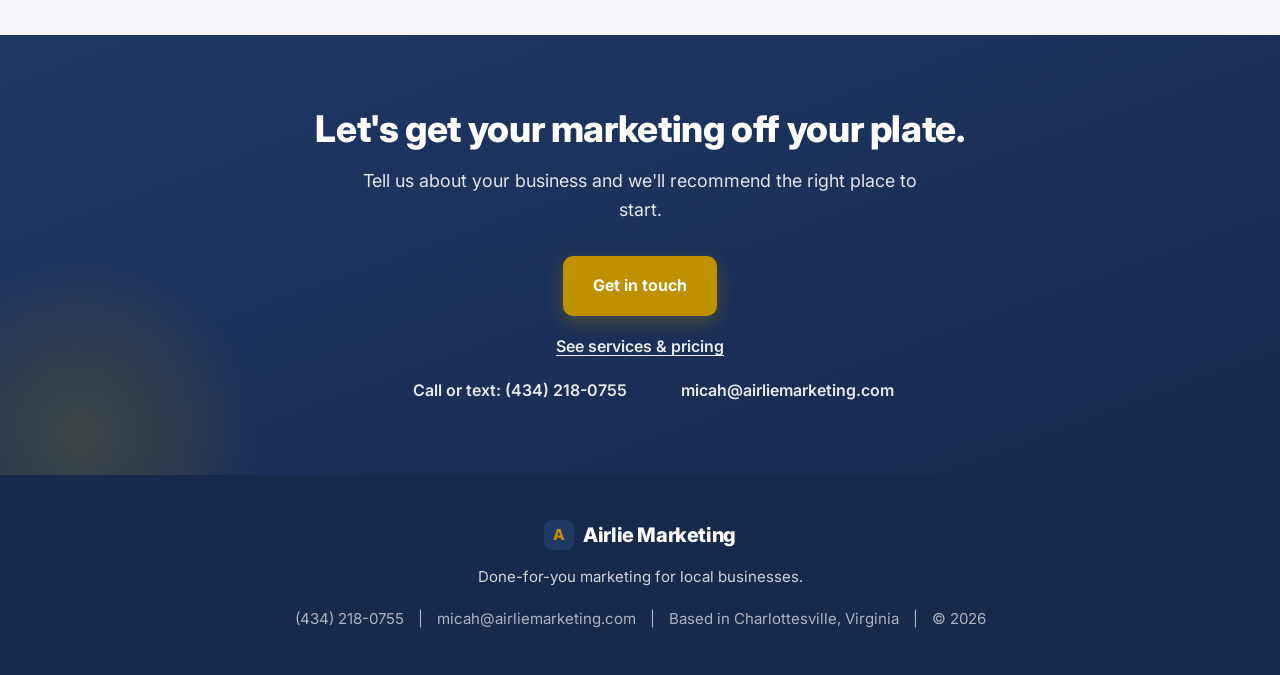
==== commit 95813bdd: "Fix trust bar: add ", VA", clean bullet separators - index.html: "Based in Charlottesville" -> "Base" ====
--- a/index.html
+++ b/index.html
@@ -279,7 +279,7 @@
   <!-- ============ TRUST BAR ============ -->
   <div class="trust-bar">
     <div class="container">
-      <span>Based in Charlottesville</span>
+      <span>Based in Charlottesville, VA</span>
       <span>Fixed prices, no contracts</span>
       <span>You approve content before it goes live</span>
     </div>
--- a/styles.css
+++ b/styles.css
@@ -250,7 +250,7 @@
   gap: 10px;
 }
 .trust-bar span:not(:last-child)::after {
-  content: "â€¢";
+  content: "\2022";
   margin-left: 8px;
   opacity: 0.6;
 }
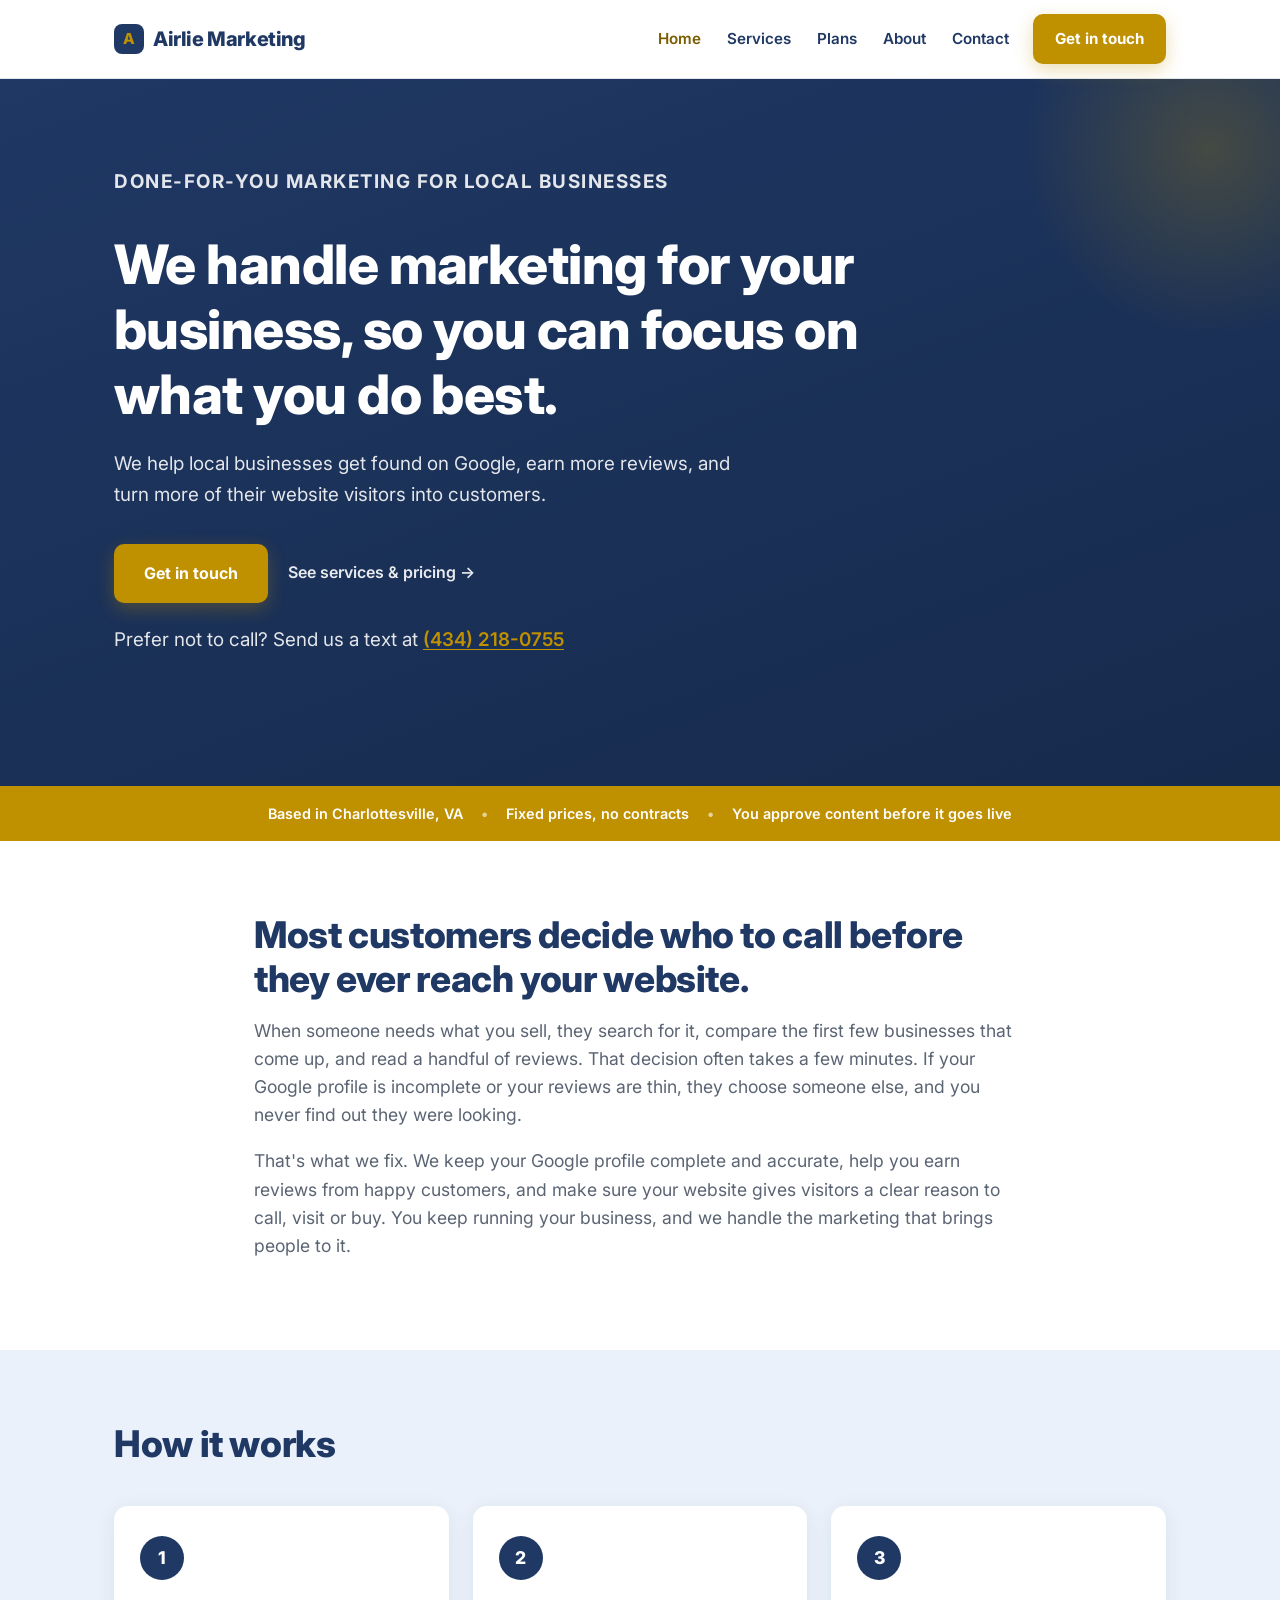
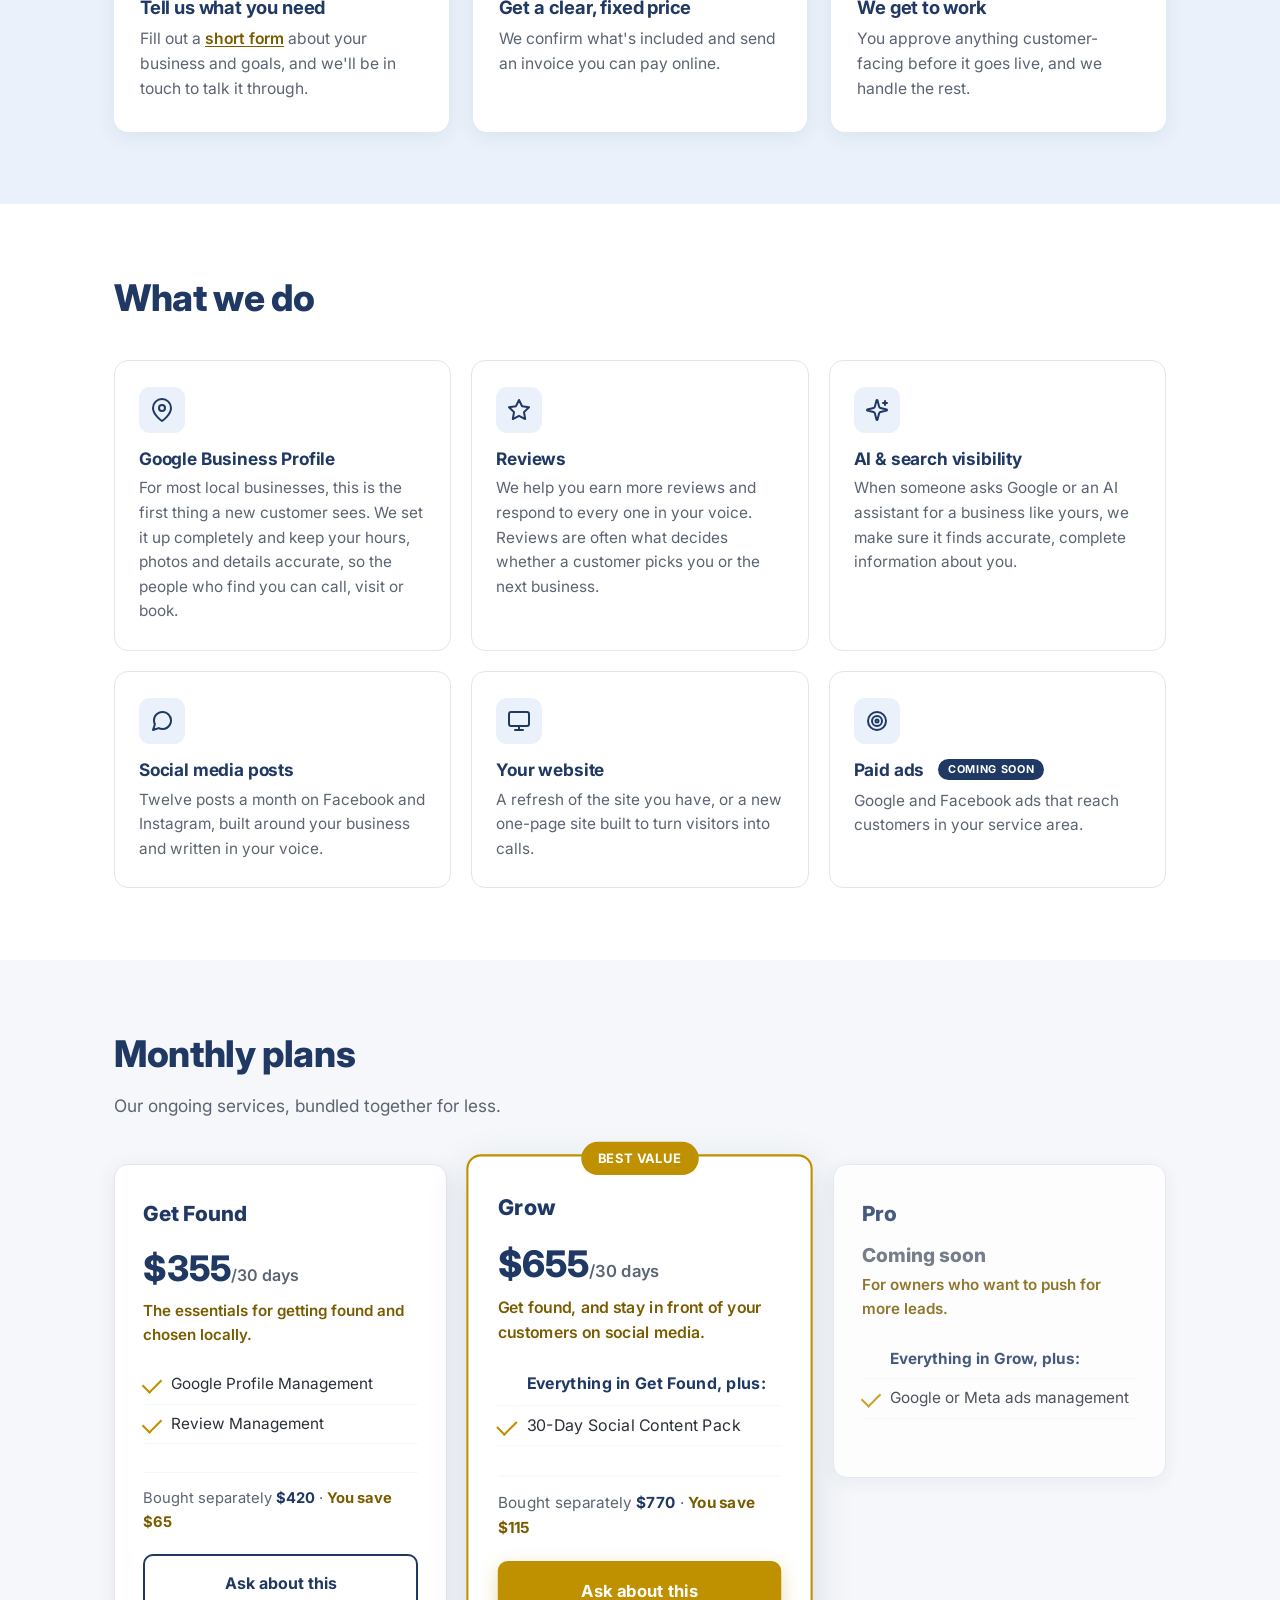
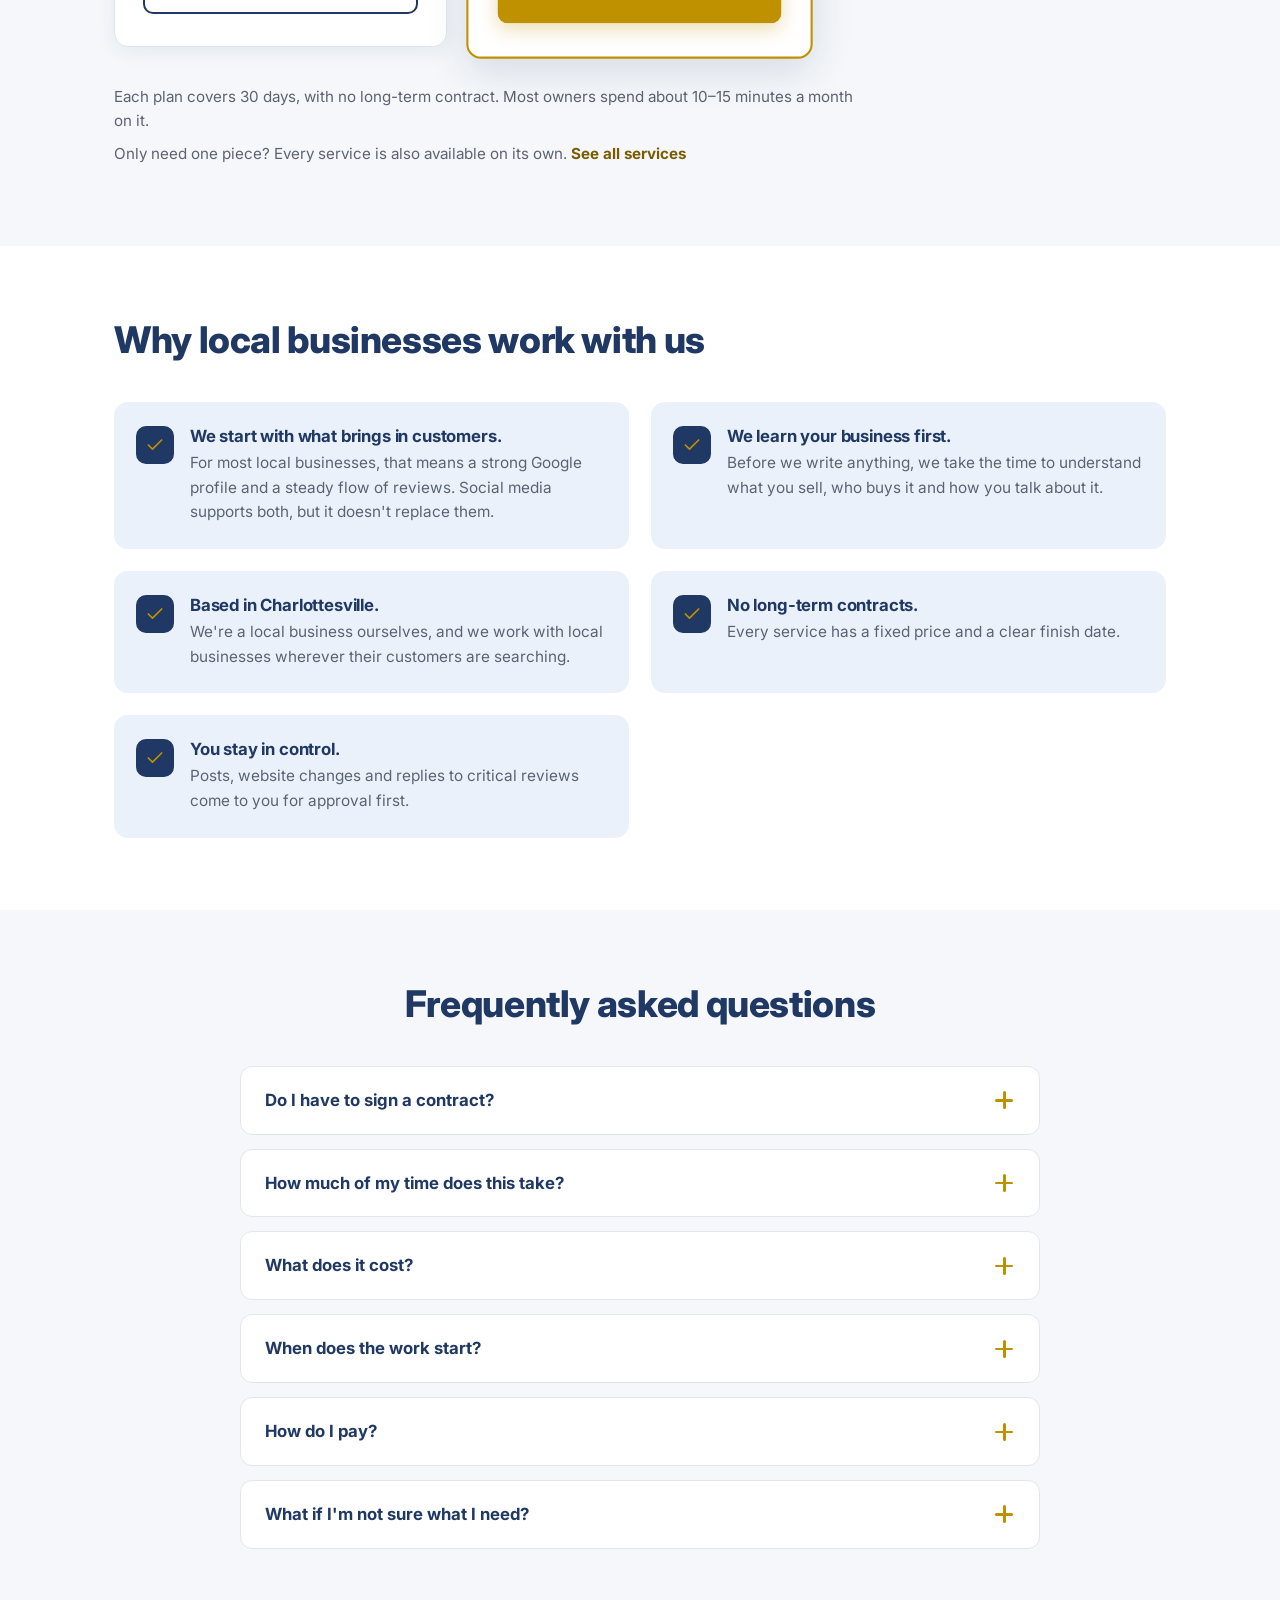
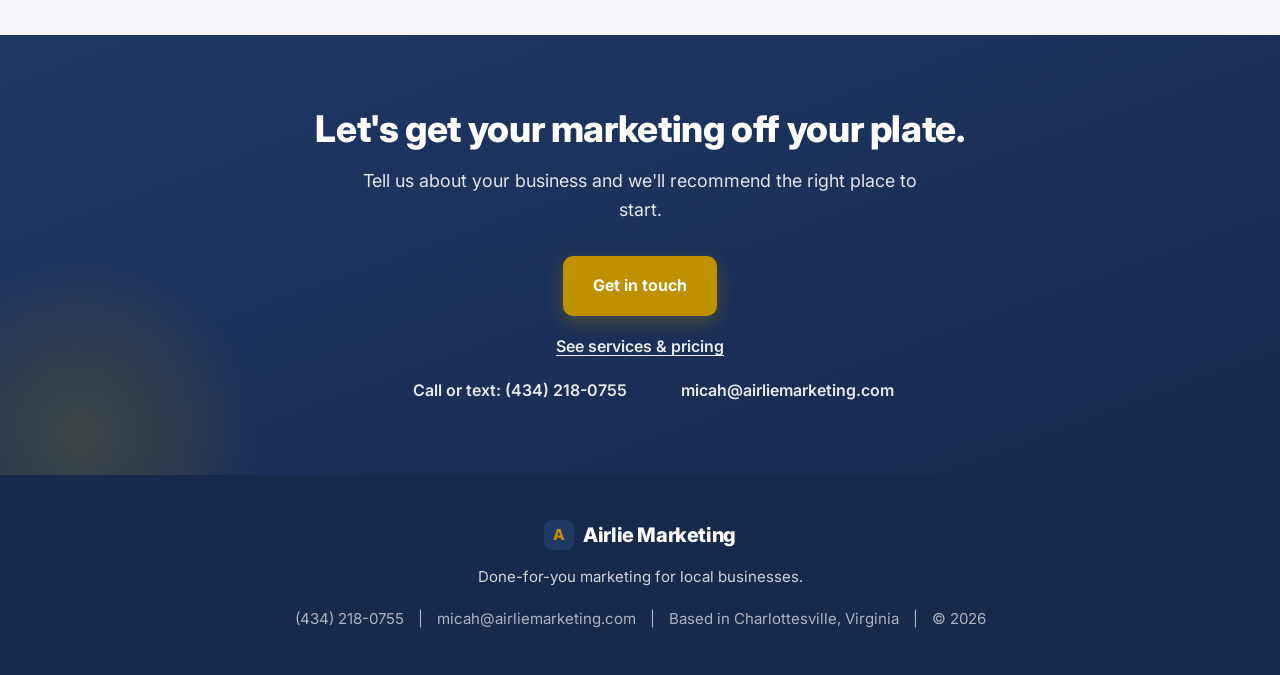
==== commit 3942049b: "Re-apply copy-pass FAQ answers (visible + JSON-LD) and link style The FAQ answers in index.html were" ====
--- a/index.html
+++ b/index.html
@@ -199,7 +199,7 @@
         "name": "How much of my time does this take?",
         "acceptedAnswer": {
           "@type": "Answer",
-          "text": "For the monthly services, about 10–15 minutes a month. You approve the content and we handle everything else."
+          "text": "Very little. We'll talk through strategy together, then you approve the content and we handle everything else."
         }
       },
       {
@@ -207,7 +207,7 @@
         "name": "What does it cost?",
         "acceptedAnswer": {
           "@type": "Answer",
-          "text": "Individual services start at $195, and monthly plans start at $355. Full pricing is on our services page."
+          "text": "Pricing for every service is on our services page."
         }
       },
       {
@@ -223,7 +223,7 @@
         "name": "How do I pay?",
         "acceptedAnswer": {
           "@type": "Answer",
-          "text": "We send an invoice you can pay online."
+          "text": "Setups and 30-day services are paid up front, by invoice you can pay online. Website projects are billed half up front and half at launch."
         }
       },
       {
@@ -231,7 +231,7 @@
         "name": "What if I'm not sure what I need?",
         "acceptedAnswer": {
           "@type": "Answer",
-          "text": "Get in touch and tell us about your business. We'll recommend the right place to start."
+          "text": "Fill out our contact form and we'll set up a time to talk and recommend the right place to start."
         }
       }
     ]
@@ -304,7 +304,7 @@
         <div class="step">
           <div class="step-num">1</div>
           <h3>Tell us what you need</h3>
-          <p>Fill out a short form about your business and goals, and we'll be in touch to talk it through.</p>
+          <p>Fill out a <a href="contact.html">short form</a> about your business and goals, and we'll be in touch to talk it through.</p>
         </div>
         <div class="step">
           <div class="step-num">2</div>
@@ -487,11 +487,11 @@
         </details>
         <details class="faq-item">
           <summary>How much of my time does this take? <span class="faq-icon"></span></summary>
-          <div class="faq-answer">For the monthly services, about 10–15 minutes a month. You approve the content and we handle everything else.</div>
+          <div class="faq-answer">Very little. We'll talk through strategy together, then you approve the content and we handle everything else.</div>
         </details>
         <details class="faq-item">
           <summary>What does it cost? <span class="faq-icon"></span></summary>
-          <div class="faq-answer">Individual services start at $195, and monthly plans start at $355. Full pricing is on our services page.</div>
+          <div class="faq-answer">Pricing for every service is on our <a href="products.html">services page</a>.</div>
         </details>
         <details class="faq-item">
           <summary>When does the work start? <span class="faq-icon"></span></summary>
@@ -499,11 +499,11 @@
         </details>
         <details class="faq-item">
           <summary>How do I pay? <span class="faq-icon"></span></summary>
-          <div class="faq-answer">We send an invoice you can pay online.</div>
+          <div class="faq-answer">Setups and 30-day services are paid up front, by invoice you can pay online. Website projects are billed half up front and half at launch.</div>
         </details>
         <details class="faq-item">
           <summary>What if I'm not sure what I need? <span class="faq-icon"></span></summary>
-          <div class="faq-answer">Get in touch and tell us about your business. We'll recommend the right place to start.</div>
+          <div class="faq-answer">Fill out our <a href="contact.html">contact form</a> and we'll set up a time to talk and recommend the right place to start.</div>
         </details>
       </div>
     </div>
--- a/styles.css
+++ b/styles.css
@@ -289,6 +289,13 @@
 }
 .step h3 { margin-bottom: 8px; }
 .step p { font-size: 0.98rem; }
+.step p a {
+  color: var(--gold-ink);
+  font-weight: 600;
+  text-decoration: underline;
+  text-underline-offset: 2px;
+}
+.step p a:hover { color: var(--gold-dark); }
 
 /* ---------- What you get ---------- */
 .features { background: var(--white); }
@@ -492,6 +499,7 @@
   color: var(--text-muted);
   font-size: 0.99rem;
 }
+details.faq-item .faq-answer a { color: var(--gold-ink); font-weight: 600; text-decoration: underline; text-underline-offset: 3px; }
 
 /* ---------- Final CTA ---------- */
 .final-cta {
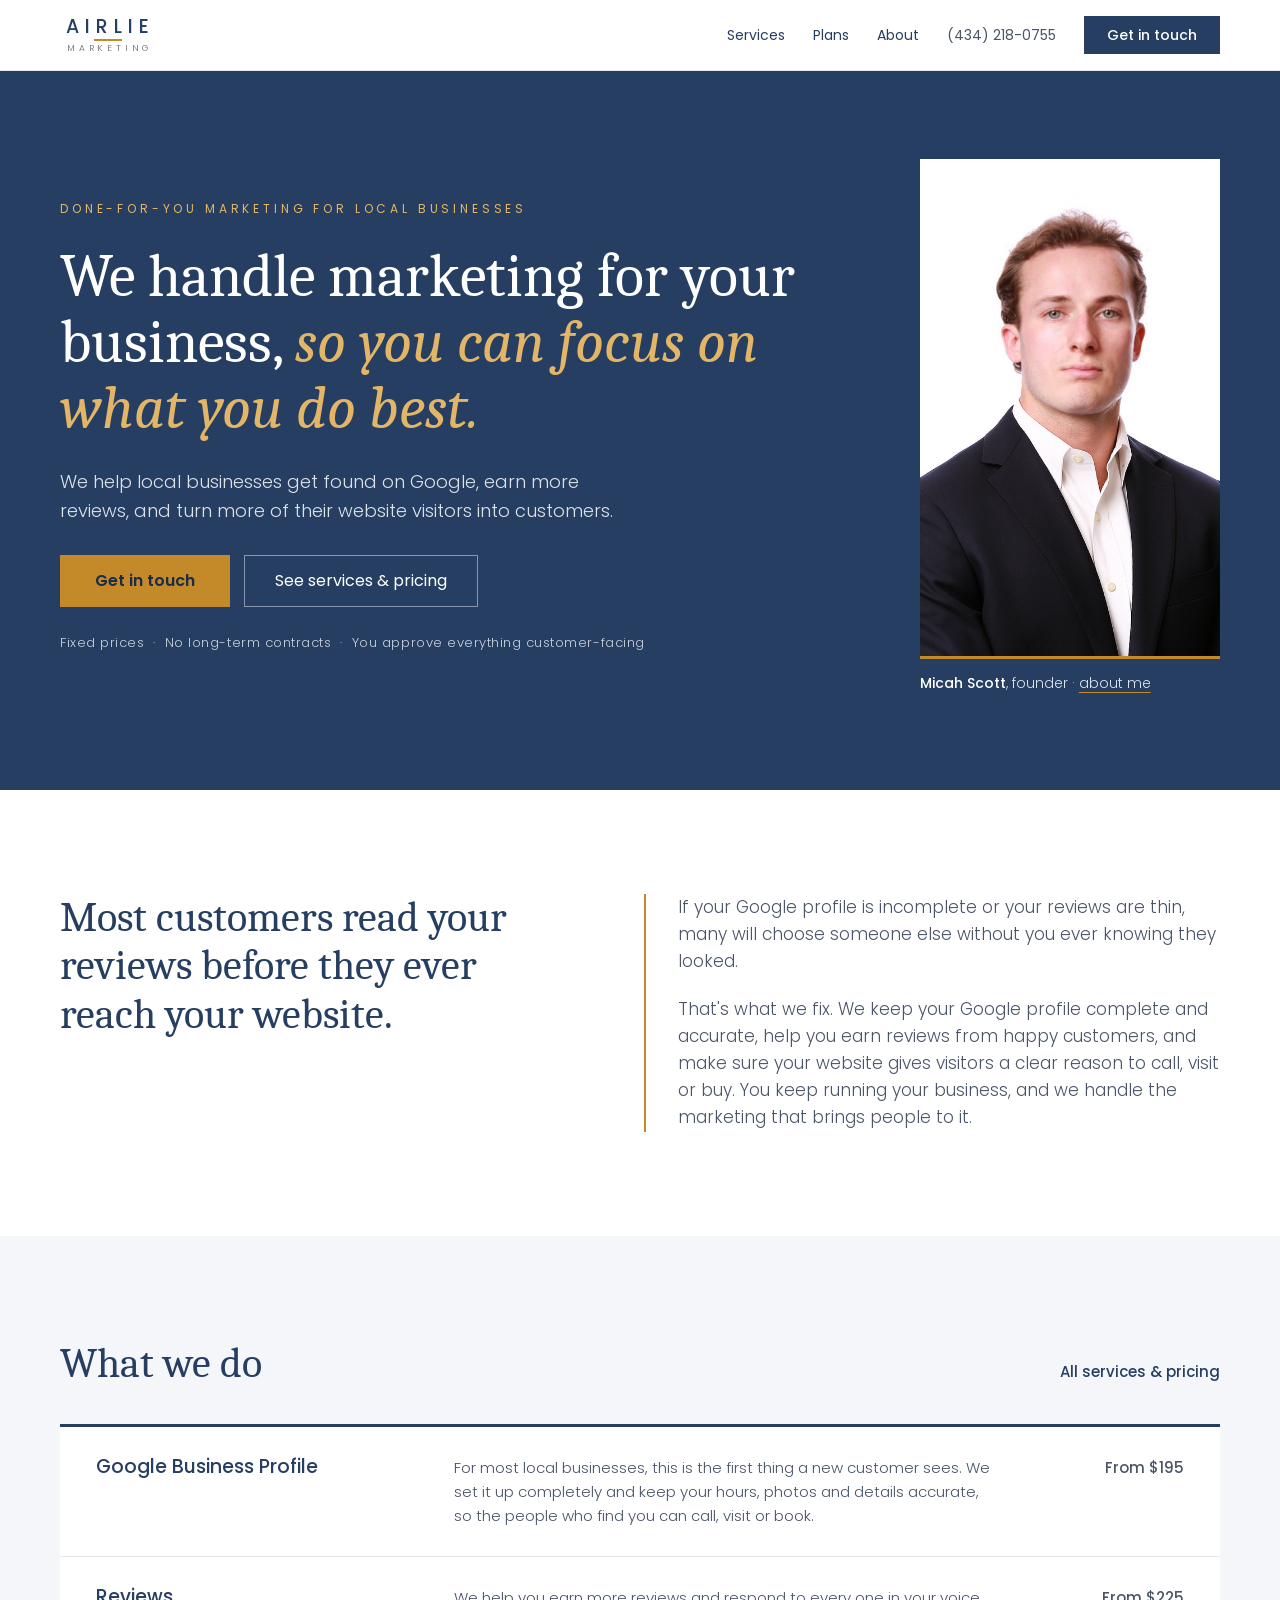
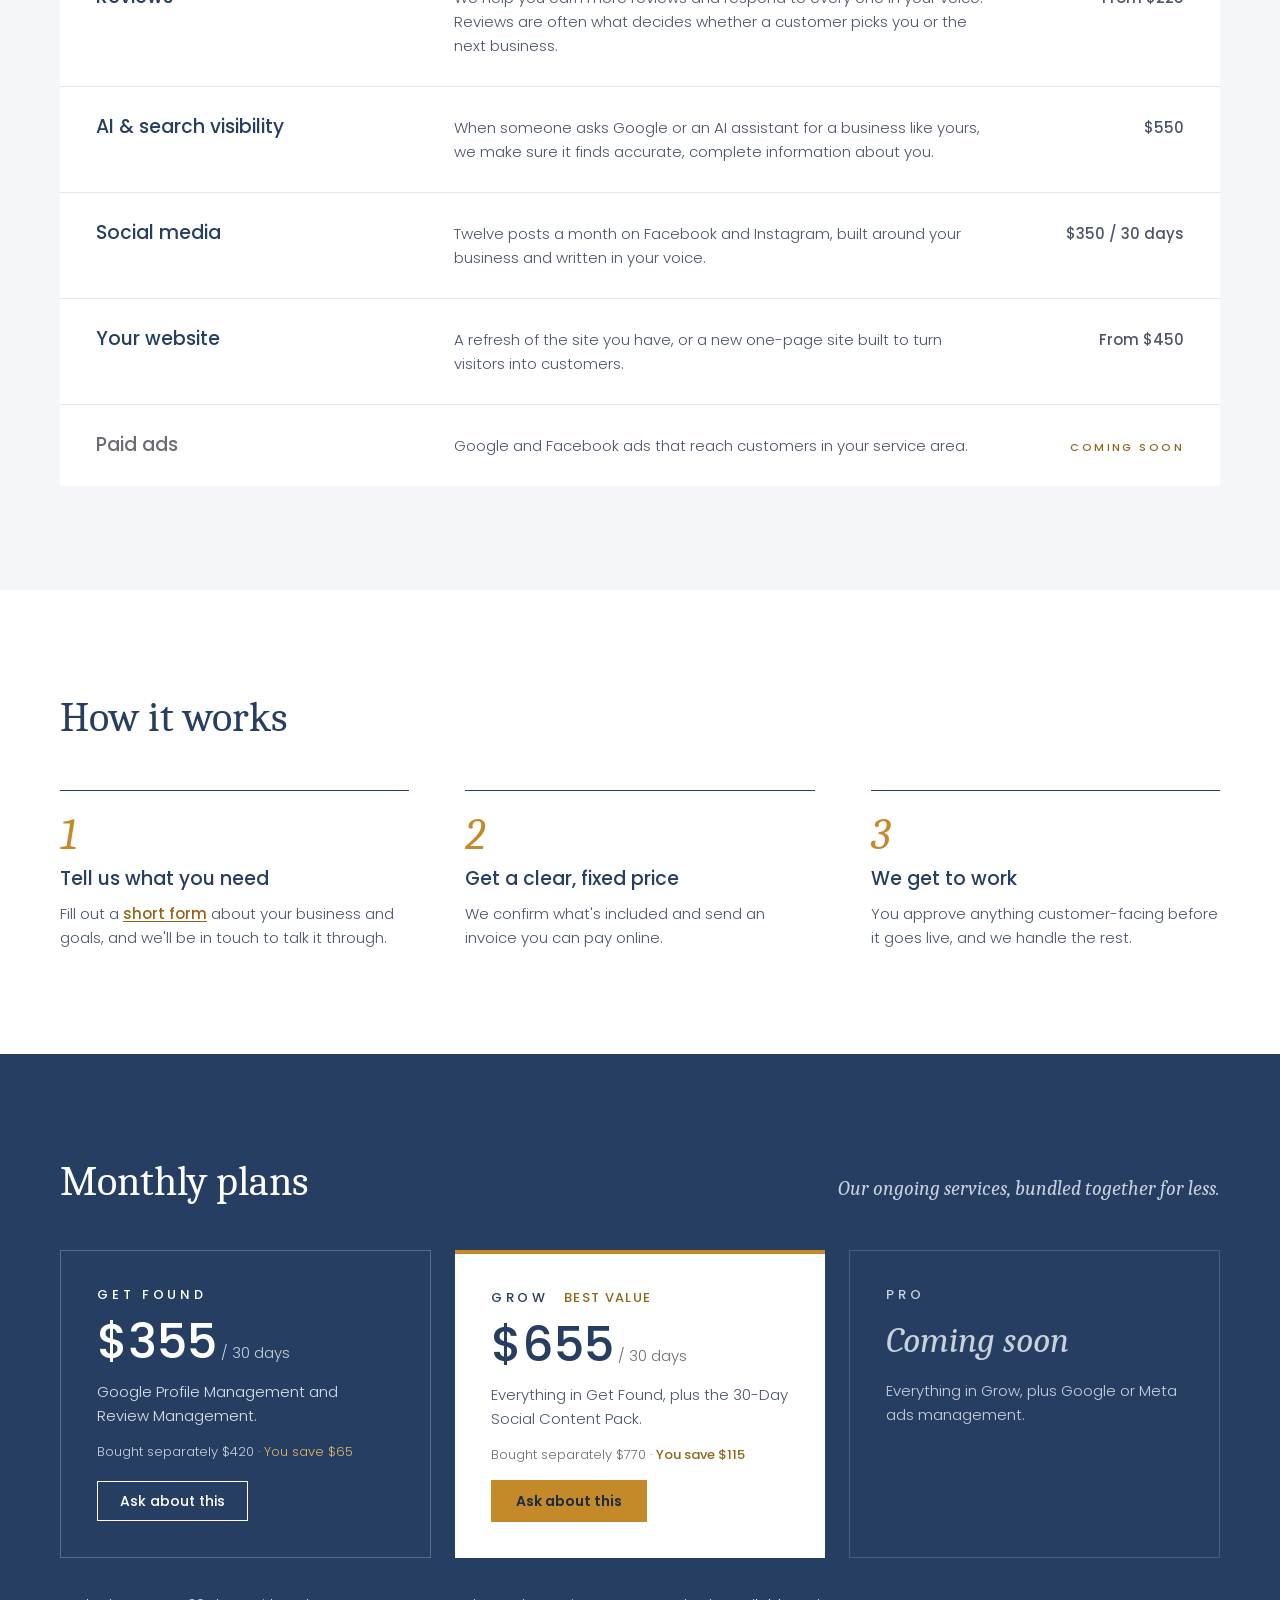
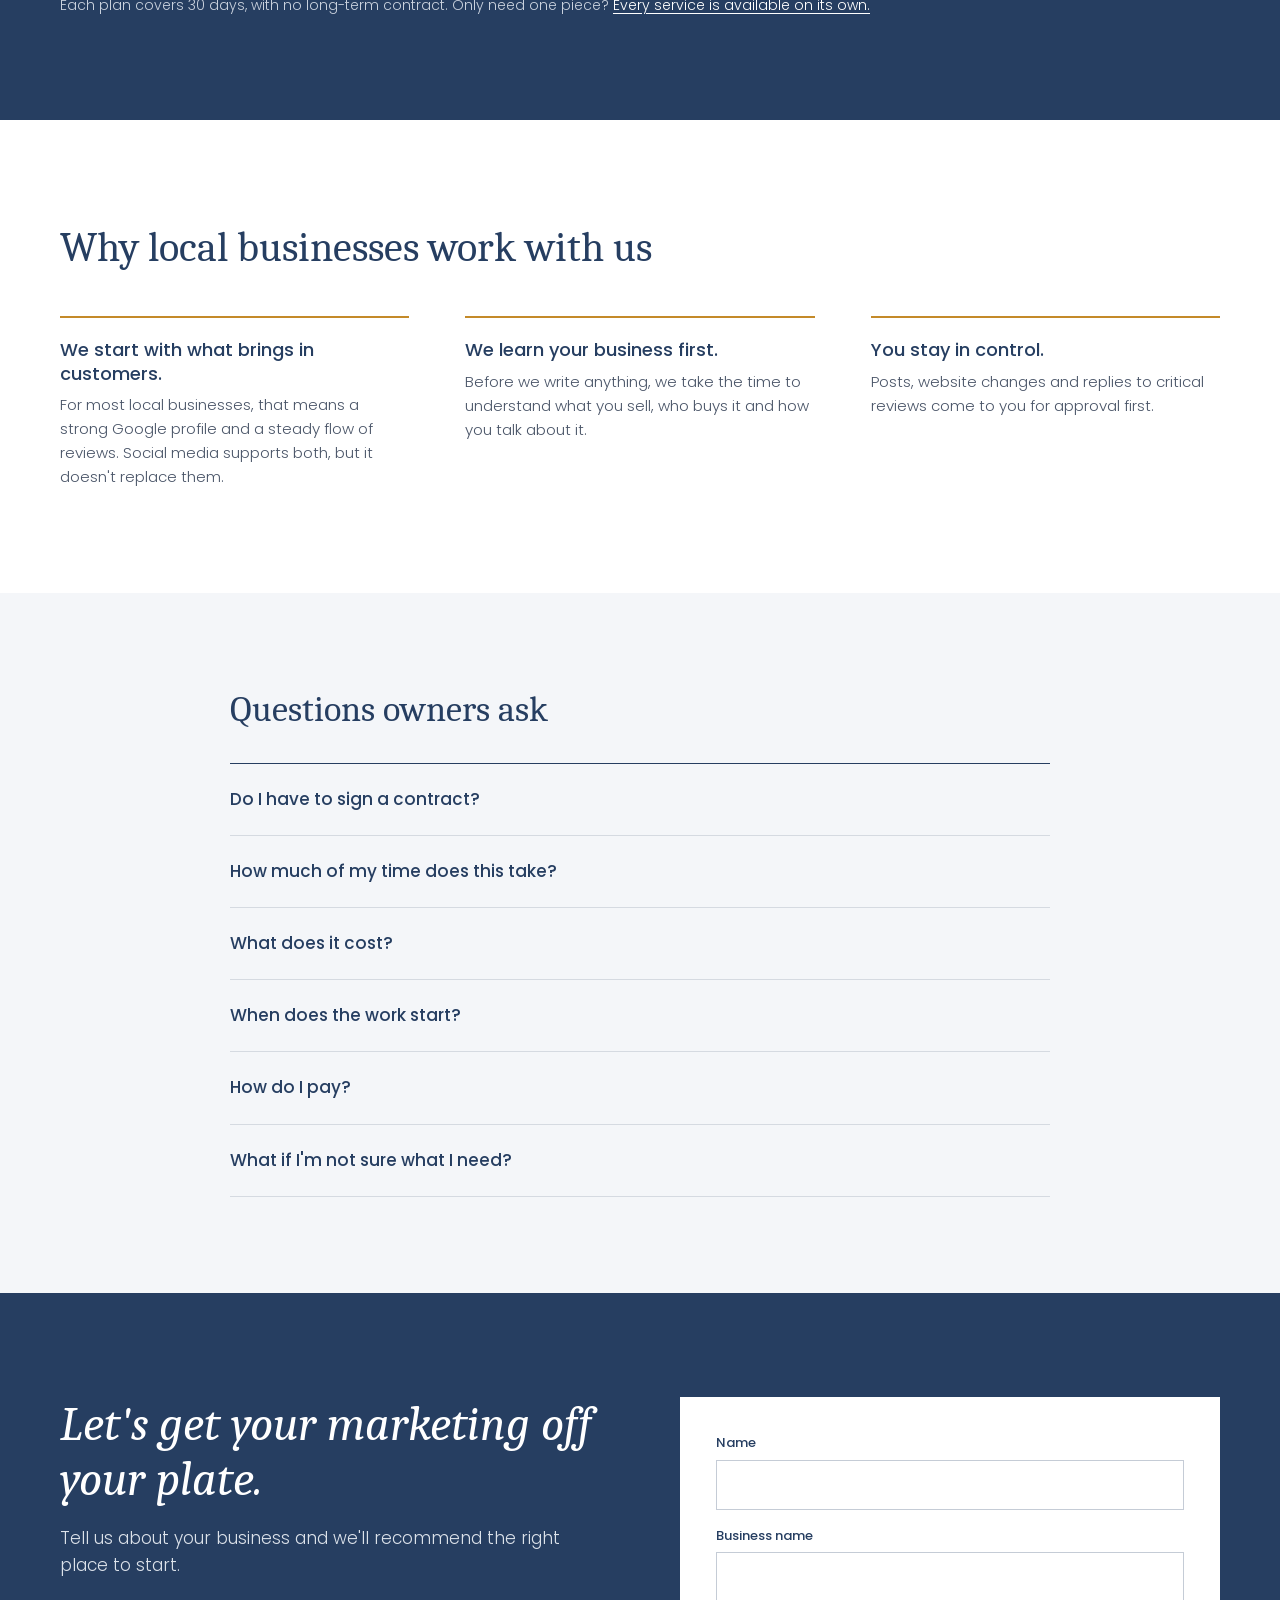
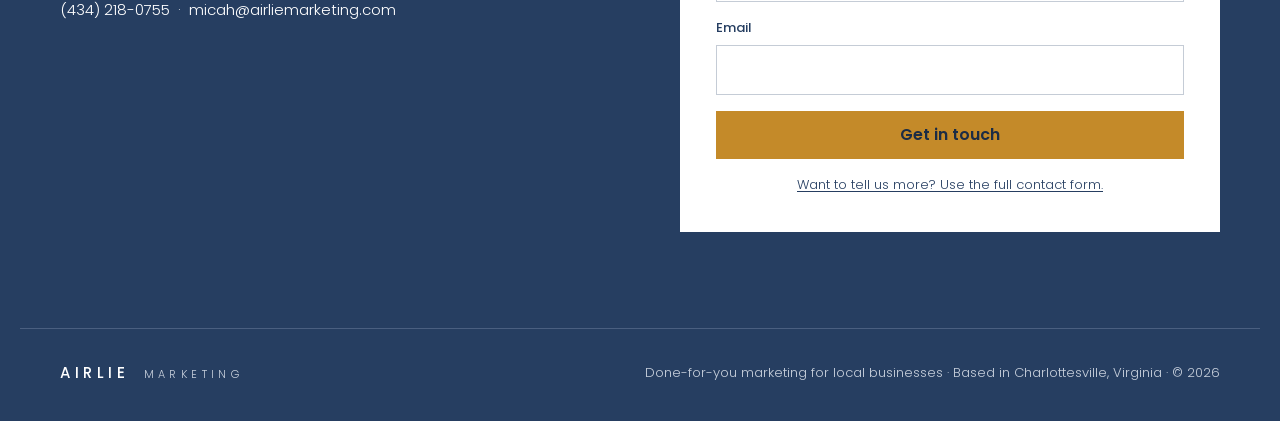
==== commit 203f69d8: "Design update: new brand system + home page rebuild (Oct 20 brief) - Brand system site-wide: Poppins" ====
--- a/index.html
+++ b/index.html
@@ -17,12 +17,23 @@
 
   <link rel="icon" type="image/svg+xml" href="favicon.svg" />
 
-  <!-- Fonts: Inter -->
+  <!-- Fonts: Poppins + Caladea -->
   <link rel="preconnect" href="https://fonts.googleapis.com" />
   <link rel="preconnect" href="https://fonts.gstatic.com" crossorigin />
-  <link href="https://fonts.googleapis.com/css2?family=Inter:wght@400;500;600;700;800&display=swap" rel="stylesheet" />
+  <link href="https://fonts.googleapis.com/css2?family=Poppins:wght@300;400;500;600&family=Caladea:ital,wght@0,400;1,400&display=swap" rel="stylesheet" />
 
   <link rel="stylesheet" href="styles.css" />
+
+  <!-- Intro overlay: decide synchronously (home only, once per session, skip on reduced motion) -->
+  <script>
+  (function () {
+    try {
+      var seen = sessionStorage.getItem('airlieIntroSeen');
+      var reduce = window.matchMedia && window.matchMedia('(prefers-reduced-motion: reduce)').matches;
+      if (!seen && !reduce) document.documentElement.classList.add('intro-play');
+    } catch (e) {}
+  })();
+  </script>
 
   <!-- Block A — Business (ProfessionalService) + services and plans -->
   <script type="application/ld+json">
@@ -240,22 +251,32 @@
 </head>
 <body>
 
-  <!-- ============ HEADER / NAV ============ -->
+  <!-- ============ INTRO OVERLAY (home only, once per session) ============ -->
+  <div id="intro-overlay" aria-hidden="true">
+    <div class="intro-inner">
+      <span class="wm-name">AIRLIE</span>
+      <span class="wm-rule"></span>
+      <span class="wm-sub">MARKETING</span>
+      <p class="intro-tagline" id="intro-tagline">Marketing, for <em>you</em></p>
+    </div>
+  </div>
+
+  <!-- ============ HEADER ============ -->
   <header class="site-header">
     <div class="header-inner">
-      <a href="index.html" class="logo">
-        <span class="logo-mark">A</span>
-        <span class="logo-text">Airlie Marketing</span>
+      <a href="index.html" class="wordmark" aria-label="Airlie Marketing — home">
+        <span class="wm-name">AIRLIE</span>
+        <span class="wm-rule"></span>
+        <span class="wm-sub">MARKETING</span>
       </a>
-      <nav class="main-nav">
+      <nav class="main-nav" aria-label="Main">
         <div class="nav-links">
-          <a href="index.html" class="active">Home</a>
           <a href="products.html">Services</a>
-          <a href="#pricing">Plans</a>
+          <a href="index.html#plans">Plans</a>
           <a href="about.html">About</a>
-          <a href="contact.html">Contact</a>
-        </div>
-        <a href="contact.html" class="btn btn-sm btn-primary header-cta">Get in touch</a>
+          <a href="tel:+14342180755" class="nav-phone">(434) 218-0755</a>
+        </div>
+        <a href="contact.html" class="btn btn-navcta">Get in touch</a>
       </nav>
     </div>
   </header>
@@ -264,296 +285,297 @@
 
   <!-- ============ HERO ============ -->
   <section class="hero" id="top">
+    <div class="container hero-inner">
+      <div class="hero-copy">
+        <p class="hero-eyebrow">Done-for-you marketing for local businesses</p>
+        <h1>We handle marketing for your business, <em>so you can focus on what you do best.</em></h1>
+        <p class="hero-sub">We help local businesses get found on Google, earn more reviews, and turn more of their website visitors into customers.</p>
+        <div class="hero-actions">
+          <a href="contact.html" class="btn btn-gold">Get in touch</a>
+          <a href="products.html" class="btn btn-outline-light">See services &amp; pricing</a>
+        </div>
+        <p class="hero-trust">Fixed prices&nbsp; ·&nbsp; No long-term contracts&nbsp; ·&nbsp; You approve everything customer-facing</p>
+      </div>
+      <figure class="hero-figure">
+        <img src="micah-scott.jpg" alt="Micah Scott, founder of Airlie Marketing" width="400" height="500">
+        <figcaption><span class="hf-name">Micah Scott</span>, founder · <a href="about.html" class="hf-about">about me</a></figcaption>
+      </figure>
+    </div>
+  </section>
+
+  <!-- ============ REVIEWS INTRO ============ -->
+  <section class="intro-band">
+    <div class="container intro-grid">
+      <h2 class="intro-head">Most customers read your reviews before they ever reach your website.</h2>
+      <div class="intro-copy">
+        <p>If your Google profile is incomplete or your reviews are thin, many will choose someone else without you ever knowing they looked.</p>
+        <p>That's what we fix. We keep your Google profile complete and accurate, help you earn reviews from happy customers, and make sure your website gives visitors a clear reason to call, visit or buy. You keep running your business, and we handle the marketing that brings people to it.</p>
+      </div>
+    </div>
+  </section>
+
+  <!-- ============ WHAT WE DO ============ -->
+  <section class="services" id="services">
     <div class="container">
-      <p class="hero-eyebrow">Done-for-you marketing for local businesses</p>
-      <h1>We handle marketing for your business, so you can focus on what you do best.</h1>
-      <p>We help local businesses get found on Google, earn more reviews, and turn more of their website visitors into customers.</p>
-      <div class="hero-actions">
-        <a href="contact.html" class="btn btn-primary">Get in touch</a>
-        <a href="products.html" class="hero-secondary">See services &amp; pricing →</a>
-      </div>
-      <p class="hero-text-line">Prefer not to call? Send us a text at <a href="sms:+14342180755">(434) 218-0755</a></p>
-    </div>
-  </section>
-
-  <!-- ============ TRUST BAR ============ -->
-  <div class="trust-bar">
-    <div class="container">
-      <span>Based in Charlottesville, VA</span>
-      <span>Fixed prices, no contracts</span>
-      <span>You approve content before it goes live</span>
-    </div>
-  </div>
-
-  <!-- ============ PROBLEM ============ -->
-  <section class="problem">
-    <div class="container">
-      <h2>Most customers decide who to call before they ever reach your website.</h2>
-      <p>When someone needs what you sell, they search for it, compare the first few businesses that come up, and read a handful of reviews. That decision often takes a few minutes. If your Google profile is incomplete or your reviews are thin, they choose someone else, and you never find out they were looking.</p>
-      <p>That's what we fix. We keep your Google profile complete and accurate, help you earn reviews from happy customers, and make sure your website gives visitors a clear reason to call, visit or buy. You keep running your business, and we handle the marketing that brings people to it.</p>
+      <div class="services-head">
+        <h2>What we do</h2>
+        <a href="products.html" class="services-all">All services &amp; pricing</a>
+      </div>
+      <div class="services-table">
+        <div class="service-row">
+          <h3>Google Business Profile</h3>
+          <p>For most local businesses, this is the first thing a new customer sees. We set it up completely and keep your hours, photos and details accurate, so the people who find you can call, visit or book.</p>
+          <p class="service-price">From $195</p>
+        </div>
+        <div class="service-row">
+          <h3>Reviews</h3>
+          <p>We help you earn more reviews and respond to every one in your voice. Reviews are often what decides whether a customer picks you or the next business.</p>
+          <p class="service-price">From $225</p>
+        </div>
+        <div class="service-row">
+          <h3>AI &amp; search visibility</h3>
+          <p>When someone asks Google or an AI assistant for a business like yours, we make sure it finds accurate, complete information about you.</p>
+          <p class="service-price">$550</p>
+        </div>
+        <div class="service-row">
+          <h3>Social media</h3>
+          <p>Twelve posts a month on Facebook and Instagram, built around your business and written in your voice.</p>
+          <p class="service-price">$350 / 30 days</p>
+        </div>
+        <div class="service-row">
+          <h3>Your website</h3>
+          <p>A refresh of the site you have, or a new one-page site built to turn visitors into customers.</p>
+          <p class="service-price">From $450</p>
+        </div>
+        <div class="service-row soon">
+          <h3>Paid ads</h3>
+          <p>Google and Facebook ads that reach customers in your service area.</p>
+          <p class="soon-tag">COMING SOON</p>
+        </div>
+      </div>
     </div>
   </section>
 
   <!-- ============ HOW IT WORKS ============ -->
   <section class="how">
     <div class="container">
-      <div class="section-intro">
-        <h2>How it works</h2>
-      </div>
-      <div class="steps">
-        <div class="step">
-          <div class="step-num">1</div>
+      <h2>How it works</h2>
+      <ol class="how-grid">
+        <li class="how-step">
+          <span class="how-num" aria-hidden="true">1</span>
           <h3>Tell us what you need</h3>
           <p>Fill out a <a href="contact.html">short form</a> about your business and goals, and we'll be in touch to talk it through.</p>
-        </div>
-        <div class="step">
-          <div class="step-num">2</div>
+        </li>
+        <li class="how-step">
+          <span class="how-num" aria-hidden="true">2</span>
           <h3>Get a clear, fixed price</h3>
           <p>We confirm what's included and send an invoice you can pay online.</p>
-        </div>
-        <div class="step">
-          <div class="step-num">3</div>
+        </li>
+        <li class="how-step">
+          <span class="how-num" aria-hidden="true">3</span>
           <h3>We get to work</h3>
           <p>You approve anything customer-facing before it goes live, and we handle the rest.</p>
-        </div>
-      </div>
-    </div>
-  </section>
-
-  <!-- ============ WHAT YOU GET ============ -->
-  <section class="features">
+        </li>
+      </ol>
+    </div>
+  </section>
+
+  <!-- ============ MONTHLY PLANS ============ -->
+  <section class="plans" id="plans">
     <div class="container">
-      <div class="section-intro">
-        <h2>What we do</h2>
-      </div>
-      <div class="feature-grid">
-        <div class="feature">
-          <div class="feature-icon">
-            <svg class="icon" viewBox="0 0 24 24"><path d="M21 10c0 7-9 13-9 13s-9-6-9-13a9 9 0 0 1 18 0z"/><circle cx="12" cy="10" r="3"/></svg>
-          </div>
-          <h3>Google Business Profile</h3>
-          <p>For most local businesses, this is the first thing a new customer sees. We set it up completely and keep your hours, photos and details accurate, so the people who find you can call, visit or book.</p>
-        </div>
-        <div class="feature">
-          <div class="feature-icon">
-            <svg class="icon" viewBox="0 0 24 24"><polygon points="12 2 15.09 8.26 22 9.27 17 14.14 18.18 21.02 12 17.77 5.82 21.02 7 14.14 2 9.27 8.91 8.26 12 2"/></svg>
-          </div>
-          <h3>Reviews</h3>
-          <p>We help you earn more reviews and respond to every one in your voice. Reviews are often what decides whether a customer picks you or the next business.</p>
-        </div>
-        <div class="feature">
-          <div class="feature-icon">
-            <svg class="icon" viewBox="0 0 24 24"><path d="M9.94 15.5A2 2 0 0 0 8.5 14.06l-6.14-1.58a.5.5 0 0 1 0-.96L8.5 9.94A2 2 0 0 0 9.94 8.5l1.58-6.14a.5.5 0 0 1 .96 0L14.06 8.5A2 2 0 0 0 15.5 9.94l6.14 1.58a.5.5 0 0 1 0 .96L15.5 14.06a2 2 0 0 0-1.44 1.44l-1.58 6.14a.5.5 0 0 1-.96 0z"/><path d="M20 3v4"/><path d="M22 5h-4"/></svg>
-          </div>
-          <h3>AI &amp; search visibility</h3>
-          <p>When someone asks Google or an AI assistant for a business like yours, we make sure it finds accurate, complete information about you.</p>
-        </div>
-        <div class="feature">
-          <div class="feature-icon">
-            <svg class="icon" viewBox="0 0 24 24"><path d="M21 11.5a8.38 8.38 0 0 1-.9 3.8 8.5 8.5 0 0 1-7.6 4.7 8.38 8.38 0 0 1-3.8-.9L3 21l1.9-5.7a8.38 8.38 0 0 1-.9-3.8 8.5 8.5 0 0 1 4.7-7.6 8.38 8.38 0 0 1 3.8-.9h.5a8.48 8.48 0 0 1 8 8v.5z"/></svg>
-          </div>
-          <h3>Social media posts</h3>
-          <p>Twelve posts a month on Facebook and Instagram, built around your business and written in your voice.</p>
-        </div>
-        <div class="feature">
-          <div class="feature-icon">
-            <svg class="icon" viewBox="0 0 24 24"><rect x="2" y="3" width="20" height="14" rx="2"/><line x1="8" y1="21" x2="16" y2="21"/><line x1="12" y1="17" x2="12" y2="21"/></svg>
-          </div>
-          <h3>Your website</h3>
-          <p>A refresh of the site you have, or a new one-page site built to turn visitors into calls.</p>
-        </div>
-        <div class="feature">
-          <div class="feature-icon">
-            <svg class="icon" viewBox="0 0 24 24"><circle cx="12" cy="12" r="9"/><circle cx="12" cy="12" r="5"/><circle cx="12" cy="12" r="1.5"/></svg>
-          </div>
-          <h3>Paid ads <span class="chip-soon">Coming soon</span></h3>
-          <p>Google and Facebook ads that reach customers in your service area.</p>
-        </div>
-      </div>
-    </div>
-  </section>
-
-  <!-- ============ PRICING / PLANS ============ -->
-  <section class="pricing" id="pricing">
+      <div class="plans-head">
+        <h2>Monthly plans</h2>
+        <p class="plans-tag">Our ongoing services, bundled together for less.</p>
+      </div>
+      <div class="plans-grid">
+        <div class="plan-card">
+          <h3 class="plan-name">GET FOUND</h3>
+          <p class="plan-price">$355<span> / 30 days</span></p>
+          <p class="plan-desc">Google Profile Management and Review Management.</p>
+          <p class="plan-maths">Bought separately $420 · <span class="save">You save $65</span></p>
+          <a href="contact.html?service=plan-get-found" class="btn btn-plan-outline">Ask about this</a>
+        </div>
+        <div class="plan-card featured">
+          <h3 class="plan-name">GROW <span class="plan-badge">BEST VALUE</span></h3>
+          <p class="plan-price">$655<span> / 30 days</span></p>
+          <p class="plan-desc">Everything in Get Found, plus the 30-Day Social Content Pack.</p>
+          <p class="plan-maths">Bought separately $770 · <span class="save">You save $115</span></p>
+          <a href="contact.html?service=plan-grow" class="btn btn-gold plan-btn">Ask about this</a>
+        </div>
+        <div class="plan-card soon">
+          <h3 class="plan-name">PRO</h3>
+          <p class="plan-soon">Coming soon</p>
+          <p class="plan-desc">Everything in Grow, plus Google or Meta ads management.</p>
+        </div>
+      </div>
+      <p class="plans-note">Each plan covers 30 days, with no long-term contract. Only need one piece? <a href="products.html">Every service is available on its own.</a></p>
+    </div>
+  </section>
+
+  <!-- ============ WHY ============ -->
+  <section class="why" id="why">
     <div class="container">
-      <div class="pricing-lead">
-        <h2>Monthly plans</h2>
-        <p>Our ongoing services, bundled together for less.</p>
-      </div>
-
-      <div class="price-grid">
-        <!-- Get Found -->
-        <div class="price-card">
-          <div class="price-name">Get Found</div>
-          <div class="price-tag">$355<span>/30 days</span></div>
-          <div class="price-sub">The essentials for getting found and chosen locally.</div>
-          <ul class="price-list">
-            <li>Google Profile Management</li>
-            <li>Review Management</li>
-          </ul>
-          <p class="plan-maths">Bought separately <strong>$420</strong> · <span class="save">You save $65</span></p>
-          <a href="contact.html?service=plan-get-found" class="btn btn-outline">Ask about this</a>
-        </div>
-
-        <!-- Grow (featured) -->
-        <div class="price-card featured">
-          <div class="badge">Best Value</div>
-          <div class="price-name">Grow</div>
-          <div class="price-tag">$655<span>/30 days</span></div>
-          <div class="price-sub">Get found, and stay in front of your customers on social media.</div>
-          <ul class="price-list">
-            <li class="plus">Everything in Get Found, plus:</li>
-            <li>30-Day Social Content Pack</li>
-          </ul>
-          <p class="plan-maths">Bought separately <strong>$770</strong> · <span class="save">You save $115</span></p>
-          <a href="contact.html?service=plan-grow" class="btn btn-primary">Ask about this</a>
-        </div>
-
-        <!-- Pro (coming soon) -->
-        <div class="price-card soon">
-          <div class="price-name">Pro</div>
-          <div class="price-tag">Coming soon</div>
-          <div class="price-sub">For owners who want to push for more leads.</div>
-          <ul class="price-list">
-            <li class="plus">Everything in Grow, plus:</li>
-            <li>Google or Meta ads management</li>
-          </ul>
-        </div>
-      </div>
-
-      <div class="plans-notes">
-        <p>Each plan covers 30 days, with no long-term contract. Most owners spend about 10–15 minutes a month on it.</p>
-        <p>Only need one piece? Every service is also available on its own. <a href="products.html">See all services</a></p>
-      </div>
-    </div>
-  </section>
-
-  <!-- ============ WHY US ============ -->
-  <section class="why">
-    <div class="container">
-      <div class="section-intro">
-        <h2>Why local businesses work with us</h2>
-      </div>
+      <h2>Why local businesses work with us</h2>
       <div class="why-grid">
         <div class="why-item">
-          <div class="why-check"><svg class="icon" viewBox="0 0 24 24"><polyline points="20 6 9 17 4 12"/></svg></div>
-          <div>
-            <h3>We start with what brings in customers.</h3>
-            <p>For most local businesses, that means a strong Google profile and a steady flow of reviews. Social media supports both, but it doesn't replace them.</p>
-          </div>
+          <h3>We start with what brings in customers.</h3>
+          <p>For most local businesses, that means a strong Google profile and a steady flow of reviews. Social media supports both, but it doesn't replace them.</p>
         </div>
         <div class="why-item">
-          <div class="why-check"><svg class="icon" viewBox="0 0 24 24"><polyline points="20 6 9 17 4 12"/></svg></div>
-          <div>
-            <h3>We learn your business first.</h3>
-            <p>Before we write anything, we take the time to understand what you sell, who buys it and how you talk about it.</p>
-          </div>
+          <h3>We learn your business first.</h3>
+          <p>Before we write anything, we take the time to understand what you sell, who buys it and how you talk about it.</p>
         </div>
         <div class="why-item">
-          <div class="why-check"><svg class="icon" viewBox="0 0 24 24"><polyline points="20 6 9 17 4 12"/></svg></div>
-          <div>
-            <h3>Based in Charlottesville.</h3>
-            <p>We're a local business ourselves, and we work with local businesses wherever their customers are searching.</p>
-          </div>
-        </div>
-        <div class="why-item">
-          <div class="why-check"><svg class="icon" viewBox="0 0 24 24"><polyline points="20 6 9 17 4 12"/></svg></div>
-          <div>
-            <h3>No long-term contracts.</h3>
-            <p>Every service has a fixed price and a clear finish date.</p>
-          </div>
-        </div>
-        <div class="why-item">
-          <div class="why-check"><svg class="icon" viewBox="0 0 24 24"><polyline points="20 6 9 17 4 12"/></svg></div>
-          <div>
-            <h3>You stay in control.</h3>
-            <p>Posts, website changes and replies to critical reviews come to you for approval first.</p>
-          </div>
+          <h3>You stay in control.</h3>
+          <p>Posts, website changes and replies to critical reviews come to you for approval first.</p>
         </div>
       </div>
     </div>
   </section>
 
   <!-- ============ FAQ ============ -->
-  <section class="faq">
-    <div class="container">
-      <div class="section-intro" style="margin: 0 auto; text-align: center;">
-        <h2>Frequently asked questions</h2>
-      </div>
+  <section class="faq" id="faq">
+    <div class="container faq-wrap">
+      <h2>Questions owners ask</h2>
       <div class="faq-list">
         <details class="faq-item">
-          <summary>Do I have to sign a contract? <span class="faq-icon"></span></summary>
+          <summary>Do I have to sign a contract?</summary>
           <div class="faq-answer">No. Every service is either a one-time project or a 30-day block, so there's no long-term commitment.</div>
         </details>
         <details class="faq-item">
-          <summary>How much of my time does this take? <span class="faq-icon"></span></summary>
+          <summary>How much of my time does this take?</summary>
           <div class="faq-answer">Very little. We'll talk through strategy together, then you approve the content and we handle everything else.</div>
         </details>
         <details class="faq-item">
-          <summary>What does it cost? <span class="faq-icon"></span></summary>
+          <summary>What does it cost?</summary>
           <div class="faq-answer">Pricing for every service is on our <a href="products.html">services page</a>.</div>
         </details>
         <details class="faq-item">
-          <summary>When does the work start? <span class="faq-icon"></span></summary>
+          <summary>When does the work start?</summary>
           <div class="faq-answer">As soon as we have the access and information we need from you.</div>
         </details>
         <details class="faq-item">
-          <summary>How do I pay? <span class="faq-icon"></span></summary>
+          <summary>How do I pay?</summary>
           <div class="faq-answer">Setups and 30-day services are paid up front, by invoice you can pay online. Website projects are billed half up front and half at launch.</div>
         </details>
         <details class="faq-item">
-          <summary>What if I'm not sure what I need? <span class="faq-icon"></span></summary>
+          <summary>What if I'm not sure what I need?</summary>
           <div class="faq-answer">Fill out our <a href="contact.html">contact form</a> and we'll set up a time to talk and recommend the right place to start.</div>
         </details>
       </div>
     </div>
   </section>
 
-  <!-- ============ FINAL CTA ============ -->
-  <section class="final-cta">
-    <div class="container">
-      <h2>Let's get your marketing off your plate.</h2>
-      <p>Tell us about your business and we'll recommend the right place to start.</p>
-      <div class="final-actions">
-        <a href="contact.html" class="btn btn-primary">Get in touch</a>
-        <a href="products.html" class="cta-sublink">See services &amp; pricing</a>
-        <div class="final-contact">
-          <a href="tel:+14342180755">
-            <svg class="icon" viewBox="0 0 24 24" width="18" height="18"><path d="M22 16.92v3a2 2 0 0 1-2.18 2 19.79 19.79 0 0 1-8.63-3.07 19.5 19.5 0 0 1-6-6 19.79 19.79 0 0 1-3.07-8.67A2 2 0 0 1 4.11 2h3a2 2 0 0 1 2 1.72 12.84 12.84 0 0 0 .7 2.81 2 2 0 0 1-.45 2.11L8.09 9.91a16 16 0 0 0 6 6l1.27-1.27a2 2 0 0 1 2.11-.45 12.84 12.84 0 0 0 2.81.7A2 2 0 0 1 22 16.92z"/></svg>
-            Call or text: (434) 218-0755
-          </a>
-          <a href="mailto:micah@airliemarketing.com?subject=Question%20about%20Airlie%20Marketing&body=Hi%20Micah%2C%0A%0AI%27d%20like%20to%20learn%20more%20about%20Airlie%20Marketing.%20Here%27s%20a%20bit%20about%20my%20business%3A%0A%0A-%20Business%20name%3A%0A-%20What%20your%20business%20does%3A%0A-%20Best%20number%20to%20reach%20me%3A%0A%0AThanks!">
-            <svg class="icon" viewBox="0 0 24 24" width="18" height="18"><path d="M4 4h16c1.1 0 2 .9 2 2v12c0 1.1-.9 2-2 2H4c-1.1 0-2-.9-2-2V6c0-1.1.9-2 2-2z"/><polyline points="22,6 12,13 2,6"/></svg>
-            micah@airliemarketing.com
-          </a>
-        </div>
-      </div>
-    </div>
-  </section>
-
   </main>
 
-  <!-- ============ FOOTER ============ -->
-  <footer class="site-footer">
-    <div class="container">
-      <a href="index.html" class="logo"><span class="logo-mark">A</span> Airlie Marketing</a>
-      <p class="footer-tagline">Done-for-you marketing for local businesses.</p>
-      <div class="footer-meta">
-        <a href="tel:+14342180755">(434) 218-0755</a>
-        <span>|</span>
-        <a href="mailto:micah@airliemarketing.com?subject=Question%20about%20Airlie%20Marketing&body=Hi%20Micah%2C%0A%0AI%27d%20like%20to%20learn%20more%20about%20Airlie%20Marketing.%20Here%27s%20a%20bit%20about%20my%20business%3A%0A%0A-%20Business%20name%3A%0A-%20What%20your%20business%20does%3A%0A-%20Best%20number%20to%20reach%20me%3A%0A%0AThanks!">micah@airliemarketing.com</a>
-        <span>|</span>
-        <span>Based in Charlottesville, Virginia</span>
-        <span>|</span>
-        <span>© 2026</span>
-      </div>
-    </div>
-  </footer>
+  <!-- ============ CONTACT BAND + FOOTER ============ -->
+  <section class="contact-band" id="contact">
+    <div class="container contact-grid">
+      <div class="contact-pitch">
+        <h2>Let's get your marketing off your plate.</h2>
+        <p>Tell us about your business and we'll recommend the right place to start.</p>
+        <p class="contact-lines"><a href="tel:+14342180755">(434) 218-0755</a>&nbsp; ·&nbsp; <a href="mailto:micah@airliemarketing.com?subject=Question%20about%20Airlie%20Marketing">micah@airliemarketing.com</a></p>
+      </div>
+      <div class="quick-form-wrap">
+        <div class="quick-error" id="qf-error">That didn't send. Please try again, or email <a href="mailto:micah@airliemarketing.com">micah@airliemarketing.com</a>.</div>
+        <form id="quick-form" class="quick-form" action="https://api.web3forms.com/submit" method="POST" aria-label="Quick contact">
+          <input type="hidden" name="access_key" value="a2ffef39-b2a8-4dba-898c-4112eff6d57f">
+          <input type="hidden" name="subject" value="New enquiry from airliemarketing.com (home quick form)">
+          <input type="hidden" name="from_name" value="Airlie website">
+          <input type="hidden" name="services" value="Home page quick form">
+          <input type="hidden" name="redirect" value="https://airliemarketing.com/contact?sent=1">
+          <!-- Honeypot: real people never see or check this -->
+          <input type="checkbox" name="botcheck" class="hp" tabindex="-1" autocomplete="off" style="display:none;">
+          <label>Name<input type="text" name="name" required autocomplete="name"></label>
+          <label>Business name<input type="text" name="business_name" required autocomplete="organization"></label>
+          <label>Email<input type="email" name="email" required autocomplete="email"></label>
+          <button type="submit" class="btn btn-gold quick-submit">Get in touch</button>
+          <a href="contact.html" class="quick-more">Want to tell us more? Use the full contact form.</a>
+        </form>
+        <div class="quick-success" id="qf-success">
+          <h3>Thanks — we'll be in touch within one business day.</h3>
+        </div>
+      </div>
+    </div>
+    <div class="container footer-row">
+      <a href="index.html" class="wordmark-inline" aria-label="Airlie Marketing — home">AIRLIE <span class="wmi-sub">MARKETING</span></a>
+      <p class="footer-line">Done-for-you marketing for local businesses · Based in Charlottesville, Virginia · © 2026</p>
+    </div>
+  </section>
 
   <!-- Mobile sticky CTA (phones only) -->
   <div class="mobile-cta-bar">
-    <a href="contact.html" class="btn btn-primary">Get in touch</a>
+    <a href="contact.html" class="btn btn-gold">Get in touch</a>
   </div>
+
+  <!-- Intro animation timing + skip -->
+  <script>
+  (function () {
+    var root = document.documentElement;
+    if (!root.classList.contains('intro-play')) return;
+    try { sessionStorage.setItem('airlieIntroSeen', '1'); } catch (e) {}
+    var overlay = document.getElementById('intro-overlay');
+    var done = false, t0, t1, t2;
+    function removeOverlay() {
+      if (overlay && overlay.parentNode) overlay.parentNode.removeChild(overlay);
+      root.classList.remove('intro-play', 'intro-hiding', 'intro-tagline-in');
+    }
+    function detach() {
+      ['click', 'touchstart', 'keydown', 'wheel', 'scroll'].forEach(function (ev) {
+        window.removeEventListener(ev, skip, true);
+      });
+    }
+    function end() {
+      if (done) return; done = true;
+      clearTimeout(t0); clearTimeout(t1); clearTimeout(t2);
+      detach();
+      root.classList.add('intro-hiding');
+      setTimeout(removeOverlay, 520);
+    }
+    function skip() { end(); }
+    ['click', 'touchstart', 'keydown', 'wheel', 'scroll'].forEach(function (ev) {
+      window.addEventListener(ev, skip, true);
+    });
+    t0 = setTimeout(function () { root.classList.add('intro-tagline-in'); }, 500);
+    t1 = setTimeout(function () { root.classList.add('intro-hiding'); }, 1500);
+    t2 = setTimeout(function () { detach(); removeOverlay(); done = true; }, 2000);
+  })();
+  </script>
+
+  <!-- Quick contact form (Web3Forms, client-side) -->
+  <script>
+  (function () {
+    var form = document.getElementById('quick-form');
+    var errorBox = document.getElementById('qf-error');
+    var success = document.getElementById('qf-success');
+    if (!form) return;
+    form.addEventListener('submit', function (e) {
+      e.preventDefault();
+      if (errorBox) errorBox.style.display = 'none';
+      var btn = form.querySelector('button[type="submit"]');
+      var label = btn ? btn.textContent : '';
+      if (btn) { btn.disabled = true; btn.textContent = 'Sending…'; }
+      var data = Object.fromEntries(new FormData(form));
+      fetch('https://api.web3forms.com/submit', {
+        method: 'POST',
+        headers: { 'Content-Type': 'application/json', 'Accept': 'application/json' },
+        body: JSON.stringify(data)
+      })
+      .then(function (res) { return res.json().then(function (json) { return { ok: res.ok, json: json }; }); })
+      .then(function (r) {
+        if (r.ok && r.json && r.json.success !== false) {
+          form.style.display = 'none';
+          if (success) success.style.display = 'block';
+          success.scrollIntoView({ behavior: 'smooth', block: 'center' });
+        } else { throw new Error('submit failed'); }
+      })
+      .catch(function () {
+        if (errorBox) errorBox.style.display = 'block';
+        if (btn) { btn.disabled = false; btn.textContent = label; }
+      });
+    });
+  })();
+  </script>
 
 </body>
 </html>
--- a/styles.css
+++ b/styles.css
@@ -1,887 +1,560 @@
-﻿:root {
-  --navy: #1F3864;
-  --navy-dark: #162a4c;
-  --gold: #BF9000;
-  --gold-dark: #a67c00;
-  --gold-ink: #7a5c00;
-  --light-blue: #EAF1FA;
-  --light-grey: #F5F7FA;
-  --grey-border: #e2e6ec;
-  --text: #2a2f3a;
-  --text-muted: #5b6473;
-  --white: #ffffff;
-  --shadow: 0 4px 20px rgba(31, 56, 100, 0.08);
-  --shadow-lg: 0 12px 40px rgba(31, 56, 100, 0.14);
-  --radius: 14px;
+﻿/* ===================================================================
+   Airlie Marketing — brand system (Oct 2026 design update)
+   Fonts: Poppins (body/UI), Caladea (display). Square, flat, hairlines.
+   =================================================================== */
+:root {
+  --navy: #263E61;          /* primary */
+  --navy-700: #1E3250;      /* hover darker */
+  --navy-900: #1B2C45;      /* dark navy text on gold buttons */
+  --gold: #C48A29;          /* rules, accents, primary button on navy */
+  --gold-deep: #B47C22;     /* large gold text on white / gold hover */
+  --gold-ink: #946519;      /* small gold text on white (contrast) */
+  --gold-light: #E2B567;    /* small gold text on navy */
+  --text: #4A5568;          /* body grey */
+  --muted: #6B6C73;         /* muted grey */
+  --on-navy: #DCE2EA;       /* light text on navy */
+  --on-navy-dim: #C9D1DD;   /* dimmer light text on navy */
+  --light-bg: #F4F6F9;      /* light section background */
+  --border: #E3E6EB;        /* hairline */
+  --border-2: #D5DAE1;      /* hairline (slightly darker) */
+  --navy-line: #4A5F80;     /* hairline on navy */
+  --navy-line-2: #5A6E8C;   /* card border on navy */
+  --on-gold: #1B2C45;       /* dark navy text on gold */
+  --white: #FFFFFF;
+
+  /* legacy aliases so ported inner-page rules keep working */
+  --navy-dark: #1E3250;
+  --gold-dark: #B47C22;
+  --light-blue: #F4F6F9;
+  --light-grey: #F4F6F9;
+  --grey-border: #E3E6EB;
+  --text-muted: #6B6C73;
+  --shadow: none;
+  --shadow-lg: none;
+  --radius: 0;
 }
 
 * { box-sizing: border-box; margin: 0; padding: 0; }
 
-html { scroll-behavior: smooth; }
+html { scroll-behavior: smooth; scroll-padding-top: 92px; }
+@media (prefers-reduced-motion: reduce) { html { scroll-behavior: auto; } }
 
 body {
-  font-family: 'Inter', system-ui, -apple-system, 'Segoe UI', Roboto, Helvetica, Arial, sans-serif;
+  font-family: 'Poppins', Helvetica, Arial, sans-serif;
+  font-weight: 300;
   color: var(--text);
   line-height: 1.6;
   background: var(--white);
   -webkit-font-smoothing: antialiased;
 }
 
-a { color: inherit; text-decoration: none; }
+a { color: var(--navy); text-decoration: none; }
+a:hover { color: var(--gold-ink); }
+
+img { max-width: 100%; }
 
 .container {
   width: 100%;
-  max-width: 1100px;
+  max-width: 1240px;
   margin: 0 auto;
-  padding: 0 24px;
-}
-
-section { padding: 72px 0; }
-
-h1, h2, h3 { color: var(--navy); line-height: 1.2; letter-spacing: -0.01em; }
-h2 { font-size: clamp(1.6rem, 3.4vw, 2.3rem); font-weight: 800; margin-bottom: 16px; }
-h3 { font-size: 1.15rem; font-weight: 700; }
-
-p { color: var(--text-muted); }
-
-.section-intro { max-width: 720px; }
-.section-intro p { font-size: 1.05rem; }
-
-/* ---------- Buttons ---------- */
+  padding: 0 40px;
+}
+
+section { padding: 104px 0; }
+
+h1, h2 {
+  font-family: 'Caladea', Georgia, serif;
+  font-weight: 400;
+  color: var(--navy);
+  line-height: 1.15;
+}
+h3 {
+  font-family: 'Poppins', Helvetica, Arial, sans-serif;
+  font-weight: 500;
+  color: var(--navy);
+  line-height: 1.3;
+}
+
+/* ---------- Buttons (square) ---------- */
 .btn {
   display: inline-flex;
   align-items: center;
   justify-content: center;
   gap: 8px;
-  font-weight: 700;
-  font-size: 1rem;
-  padding: 15px 28px;
-  border-radius: 10px;
+  font-family: inherit;
+  font-weight: 500;
+  font-size: 16px;
+  line-height: 1;
+  padding: 15px 30px;
   cursor: pointer;
-  border: 2px solid transparent;
-  transition: transform 0.15s ease, box-shadow 0.15s ease, background 0.15s ease;
+  border: 1px solid transparent;
   text-align: center;
-}
-.btn-primary {
-  background: var(--gold);
-  color: var(--white);
-  box-shadow: 0 6px 18px rgba(191, 144, 0, 0.3);
-}
-.btn-primary:hover { background: var(--gold-dark); transform: translateY(-2px); box-shadow: 0 10px 24px rgba(191, 144, 0, 0.38); }
-
-.btn-navy {
-  background: var(--navy);
-  color: var(--white);
-}
-.btn-navy:hover { background: var(--navy-dark); transform: translateY(-2px); }
-
-.btn-outline {
-  background: transparent;
+  transition: background 0.15s ease, color 0.15s ease, border-color 0.15s ease;
+}
+/* gold on navy */
+.btn-gold { background: var(--gold); color: var(--on-gold); font-weight: 600; padding: 17px 34px; }
+.btn-gold:hover { background: var(--gold-deep); color: var(--on-gold); }
+/* navy on white */
+.btn-navy, .btn-primary { background: var(--navy); color: var(--white); padding: 15px 30px; font-weight: 500; }
+.btn-navy:hover, .btn-primary:hover { background: var(--navy-700); color: var(--white); }
+/* outline on navy (light hairline) */
+.btn-outline-light { background: transparent; color: var(--white); border: 1px solid #8796AD; padding: 17px 30px; font-weight: 400; }
+.btn-outline-light:hover { border-color: var(--white); color: var(--white); }
+/* outline on white */
+.btn-outline { background: transparent; color: var(--navy); border: 1px solid var(--navy); padding: 14px 28px; font-weight: 500; }
+.btn-outline:hover { background: var(--navy); color: var(--white); }
+/* compact header CTA */
+.btn-navcta { background: var(--navy); color: var(--white); font-weight: 500; font-size: 14px; padding: 11px 22px; }
+.btn-navcta:hover { background: var(--navy-700); color: var(--white); }
+.btn-sm { padding: 11px 20px; font-size: 14px; }
+
+/* primary buttons that sit on a navy band become gold */
+.final-cta .btn-primary, .page-hero .btn-primary {
+  background: var(--gold); color: var(--on-gold); font-weight: 600;
+}
+.final-cta .btn-primary:hover, .page-hero .btn-primary:hover { background: var(--gold-deep); color: var(--on-gold); }
+
+/* ---------- Wordmark ---------- */
+.wordmark {
+  display: inline-flex;
+  flex-direction: column;
+  align-items: center;
+  gap: 3px;
+  text-decoration: none;
+  line-height: 1;
+}
+.wordmark:hover { color: inherit; }
+.wm-name { font-weight: 500; font-size: 19px; letter-spacing: 0.32em; padding-left: 0.32em; color: var(--navy); line-height: 1; }
+.wm-rule { display: block; width: 28px; height: 2px; background: var(--gold); }
+.wm-sub { font-weight: 300; font-size: 9px; letter-spacing: 0.42em; padding-left: 0.42em; color: var(--muted); line-height: 1; }
+
+/* inline wordmark (footer) */
+.wordmark-inline { font-weight: 500; font-size: 15px; letter-spacing: 0.3em; color: var(--white); text-decoration: none; }
+.wordmark-inline .wmi-sub { font-weight: 300; font-size: 11px; letter-spacing: 0.4em; color: var(--on-navy-dim); margin-left: 6px; }
+.wordmark-inline:hover { color: var(--white); }
+
+/* ---------- Intro overlay ---------- */
+#intro-overlay { display: none; }
+html.intro-play #intro-overlay {
+  display: flex;
+  position: fixed;
+  inset: 0;
+  z-index: 100;
+  background: var(--white);
+  align-items: center;
+  justify-content: center;
+  transition: opacity 500ms ease;
+  opacity: 1;
+}
+html.intro-play.intro-hiding #intro-overlay { opacity: 0; pointer-events: none; }
+@media (prefers-reduced-motion: reduce) { html.intro-play #intro-overlay { display: none; } }
+.intro-inner { display: flex; flex-direction: column; align-items: center; gap: 8px; }
+#intro-overlay .wm-name { font-size: 30px; }
+#intro-overlay .wm-rule { width: 46px; margin: 6px 0; }
+#intro-overlay .wm-sub { font-size: 12px; letter-spacing: 0.46em; padding-left: 0.46em; }
+.intro-tagline {
+  margin: 22px 0 0;
+  font-family: 'Caladea', Georgia, serif;
+  font-size: 28px;
   color: var(--navy);
-  border-color: var(--navy);
-}
-.btn-outline:hover { background: var(--navy); color: var(--white); }
-
-.btn-outline-white {
-  background: transparent;
-  color: var(--white);
-  border-color: rgba(255,255,255,0.5);
-}
-.btn-outline-white:hover { background: rgba(255,255,255,0.12); border-color: var(--white); }
-
-.btn-sm { padding: 11px 20px; font-size: 0.95rem; }
-
-/* ---------- Header / Nav ---------- */
-header.site-header {
+  line-height: 1.2;
+  opacity: 0;
+  transition: opacity 700ms ease;
+}
+html.intro-play.intro-tagline-in .intro-tagline { opacity: 1; }
+.intro-tagline em { color: var(--gold-deep); font-style: italic; }
+
+/* ---------- Header ---------- */
+.site-header {
   position: sticky;
   top: 0;
-  z-index: 100;
-  background: rgba(255, 255, 255, 0.92);
-  backdrop-filter: blur(10px);
-  border-bottom: 1px solid var(--grey-border);
+  z-index: 50;
+  background: var(--white);
+  border-bottom: 1px solid var(--border);
 }
 .header-inner {
-  display: flex;
+  max-width: 1240px;
+  margin: 0 auto;
+  padding: 16px 40px;
+  display: flex;
+  flex-wrap: wrap;
   align-items: center;
   justify-content: space-between;
   gap: 16px;
-  padding: 14px 24px;
-  max-width: 1100px;
-  margin: 0 auto;
-}
-.logo {
-  font-weight: 800;
-  font-size: 1.25rem;
-  color: var(--navy);
-  letter-spacing: -0.02em;
-  display: flex;
-  align-items: center;
-  gap: 9px;
-  flex: 0 0 auto;
-}
-.logo-mark {
-  width: 30px; height: 30px;
-  background: var(--navy);
-  color: var(--gold);
-  border-radius: 8px;
-  display: inline-flex;
-  align-items: center;
-  justify-content: center;
-  font-size: 0.95rem;
-  font-weight: 800;
 }
 .main-nav {
   display: flex;
-  align-items: center;
-  gap: 6px;
+  flex-wrap: wrap;
+  align-items: center;
+  gap: 28px;
 }
 .nav-links {
   display: flex;
-  align-items: center;
-  gap: 2px;
-}
-.nav-links a {
-  color: var(--navy);
-  font-weight: 600;
-  font-size: 0.95rem;
-  padding: 8px 12px;
-  border-radius: 8px;
-  white-space: nowrap;
-}
-.nav-links a:hover { color: var(--gold-ink); background: var(--light-blue); }
-.nav-links a.active { color: var(--gold-ink); }
-.header-cta { display: none; }
-@media (min-width: 760px) { .header-cta { display: inline-flex; margin-left: 6px; } }
-@media (max-width: 480px) {
-  .header-inner { gap: 8px; padding: 12px 16px; }
-  .logo { font-size: 1.05rem; }
-  .logo span.logo-text-tail { display: none; }
-  .nav-links a { padding: 8px 9px; font-size: 0.9rem; }
-}
+  flex-wrap: wrap;
+  align-items: center;
+  gap: 28px;
+  font-size: 14px;
+  font-weight: 400;
+}
+.nav-links a { color: var(--navy); white-space: nowrap; }
+.nav-links a:hover { color: var(--gold-ink); }
+.nav-links a.active { color: var(--gold-ink); font-weight: 500; }
+.nav-phone { color: var(--text) !important; }
 
 /* ---------- Hero ---------- */
-.hero {
-  background: linear-gradient(160deg, var(--navy) 0%, var(--navy-dark) 100%);
+.hero { background: var(--navy); color: var(--white); padding: 88px 0 96px; }
+.hero-inner {
+  display: flex;
+  flex-wrap: wrap;
+  align-items: center;
+  gap: 56px 72px;
+}
+.hero-copy { flex: 999 1 540px; min-width: 0; display: flex; flex-direction: column; gap: 26px; }
+.hero-eyebrow {
+  margin: 0;
+  font-size: 12px;
+  letter-spacing: 0.32em;
+  color: var(--gold-light);
+  font-weight: 400;
+  text-transform: uppercase;
+}
+.hero h1 {
+  margin: 0;
   color: var(--white);
-  padding: 88px 0 96px;
-  position: relative;
-  overflow: hidden;
-}
-.hero::after {
-  content: "";
-  position: absolute;
-  top: -120px; right: -120px;
-  width: 380px; height: 380px;
-  background: radial-gradient(circle, rgba(191,144,0,0.25), transparent 70%);
-  border-radius: 50%;
-  pointer-events: none;
-}
-.hero-eyebrow {
-  color: var(--gold);
-  font-weight: 700;
-  letter-spacing: 0.08em;
-  text-transform: uppercase;
-  font-size: 0.85rem;
-  margin-bottom: 14px;
-}
-.hero h1 {
-  color: var(--white);
-  font-size: clamp(2.1rem, 5.2vw, 3.4rem);
-  font-weight: 800;
-  max-width: 800px;
-  margin-bottom: 22px;
-}
-.hero-reassure {
-  margin-top: 18px;
-  color: rgba(255,255,255,0.92);
-  font-size: 0.98rem;
-  font-weight: 600;
-}
-.hero p {
-  color: rgba(255,255,255,0.88);
-  font-size: 1.18rem;
-  max-width: 640px;
-  margin-bottom: 34px;
-}
-.hero-actions {
+  font-size: clamp(2.3rem, 5vw, 60px);
+  line-height: 1.1;
+}
+.hero h1 em { color: var(--gold-light); font-style: italic; }
+.hero-sub { margin: 0; max-width: 560px; font-size: 18px; color: var(--on-navy); }
+.hero-actions { display: flex; flex-wrap: wrap; gap: 14px; align-items: center; margin-top: 4px; }
+.hero-trust { margin: 0; font-size: 13px; letter-spacing: 0.04em; color: var(--on-navy-dim); }
+.hero-figure {
+  flex: 1 1 300px;
+  min-width: 0;
+  max-width: 400px;
+  margin: 0;
+  display: flex;
+  flex-direction: column;
+  gap: 14px;
+}
+.hero-figure img {
+  width: 100%;
+  aspect-ratio: 4 / 5;
+  object-fit: cover;
+  object-position: 50% 20%;
+  display: block;
+  border-bottom: 3px solid var(--gold);
+}
+.hero-figure figcaption { font-size: 14px; font-weight: 300; color: var(--on-navy); line-height: 1.5; }
+.hf-name { font-weight: 500; color: var(--white); }
+.hf-about { color: var(--on-navy); font-weight: 300; text-decoration: underline; text-decoration-color: var(--gold); text-underline-offset: 4px; }
+.hf-about:hover { color: var(--white); }
+
+/* ---------- Reviews intro band ---------- */
+.intro-band { padding: 104px 0; }
+.intro-grid { display: flex; flex-wrap: wrap; gap: 40px 80px; }
+.intro-head { flex: 1 1 380px; min-width: 0; margin: 0; font-size: clamp(1.9rem, 4vw, 42px); line-height: 1.15; }
+.intro-copy { flex: 1.25 1 420px; min-width: 0; display: flex; flex-direction: column; gap: 20px; font-size: 17px; color: var(--text); border-left: 2px solid var(--gold); padding-left: 32px; }
+.intro-copy p { margin: 0; }
+
+/* ---------- What we do (services table) ---------- */
+.services { background: var(--light-bg); }
+.services-head {
   display: flex;
   flex-wrap: wrap;
+  justify-content: space-between;
+  align-items: baseline;
   gap: 16px;
-  align-items: center;
-}
-.hero-secondary {
-  color: rgba(255,255,255,0.9);
-  font-weight: 600;
-  padding: 12px 4px;
-  border-bottom: 1px solid transparent;
-}
-.hero-secondary:hover { border-bottom-color: var(--gold); color: var(--white); }
-.hero-text-line {
-  margin-top: 22px;
-  color: rgba(255,255,255,0.82);
-  font-size: 0.98rem;
-}
-.hero-text-line a {
-  color: var(--gold);
-  font-weight: 600;
-  text-decoration: underline;
-  text-underline-offset: 3px;
-}
-.hero-text-line a:hover { color: var(--white); }
-
-/* ---------- Trust bar ---------- */
-.trust-bar {
-  background: var(--gold);
-  color: var(--white);
-}
-.trust-bar .container {
-  display: flex;
-  flex-wrap: wrap;
-  gap: 9px 18px;
-  justify-content: center;
-  padding-top: 16px;
-  padding-bottom: 16px;
-}
-.trust-bar span {
-  font-weight: 600;
-  font-size: 0.9rem;
-  display: inline-flex;
-  align-items: center;
-  gap: 10px;
-}
-.trust-bar span:not(:last-child)::after {
-  content: "\2022";
-  margin-left: 8px;
-  opacity: 0.6;
-}
-
-/* ---------- Problem ---------- */
-.problem { background: var(--white); }
-.problem .container { max-width: 820px; }
-.problem p { font-size: 1.1rem; margin-bottom: 18px; }
+  margin-bottom: 36px;
+}
+.services-head h2 { margin: 0; font-size: clamp(1.9rem, 4vw, 42px); }
+.services-all { font-size: 15px; font-weight: 500; color: var(--navy); }
+.services-all:hover { color: var(--gold-ink); }
+.services-table { background: var(--white); border-top: 3px solid var(--navy); }
+.service-row {
+  display: grid;
+  grid-template-columns: minmax(0, 1fr) minmax(0, 1.7fr) 150px;
+  gap: 8px 40px;
+  padding: 28px 36px;
+  border-bottom: 1px solid var(--border);
+  align-items: baseline;
+}
+.service-row:last-child { border-bottom: 0; }
+.service-row h3 { margin: 0; font-size: 19px; }
+.service-row p { margin: 0; font-size: 15px; color: var(--text); }
+.service-price { font-weight: 500; text-align: right; color: var(--text) !important; }
+.service-row.soon { color: var(--muted); }
+.service-row.soon h3 { color: var(--muted); }
+.soon-tag { font-size: 11px !important; letter-spacing: 0.22em; color: var(--gold-ink) !important; font-weight: 500; text-align: right; }
 
 /* ---------- How it works ---------- */
-.how { background: var(--light-blue); }
-.steps {
+.how h2 { margin: 0 0 48px; font-size: clamp(1.9rem, 4vw, 42px); }
+.how-grid {
+  list-style: none;
+  margin: 0;
+  padding: 0;
   display: grid;
-  grid-template-columns: 1fr;
-  gap: 24px;
-  margin-top: 40px;
-}
-@media (min-width: 760px) { .steps { grid-template-columns: repeat(3, 1fr); } }
-.step {
-  background: var(--white);
-  border-radius: var(--radius);
-  padding: 30px 26px;
-  box-shadow: var(--shadow);
-}
-.step-num {
-  width: 44px; height: 44px;
-  background: var(--navy);
-  color: var(--white);
-  border-radius: 50%;
-  display: flex;
-  align-items: center;
-  justify-content: center;
-  font-weight: 800;
-  font-size: 1.1rem;
-  margin-bottom: 16px;
-}
-.step h3 { margin-bottom: 8px; }
-.step p { font-size: 0.98rem; }
-.step p a {
-  color: var(--gold-ink);
-  font-weight: 600;
-  text-decoration: underline;
-  text-underline-offset: 2px;
-}
-.step p a:hover { color: var(--gold-dark); }
-
-/* ---------- What you get ---------- */
-.features { background: var(--white); }
-.feature-grid {
-  display: grid;
-  grid-template-columns: 1fr;
-  gap: 20px;
-  margin-top: 40px;
-}
-@media (min-width: 640px) { .feature-grid { grid-template-columns: repeat(2, 1fr); } }
-@media (min-width: 980px) { .feature-grid { grid-template-columns: repeat(3, 1fr); } }
-.feature {
-  border: 1px solid var(--grey-border);
-  border-radius: var(--radius);
-  padding: 26px 24px;
-  transition: transform 0.15s ease, box-shadow 0.15s ease;
-}
-.feature:hover { transform: translateY(-3px); box-shadow: var(--shadow); border-color: transparent; }
-.feature-icon {
-  width: 46px; height: 46px;
-  background: var(--light-blue);
-  border-radius: 11px;
-  display: flex;
-  align-items: center;
-  justify-content: center;
-  margin-bottom: 16px;
-}
-.feature-icon svg { width: 24px; height: 24px; stroke: var(--navy); }
-.feature h3 { margin-bottom: 7px; font-size: 1.08rem; }
-.feature p { font-size: 0.96rem; }
-
-/* ---------- Pricing ---------- */
-.pricing { background: var(--light-grey); }
-.pricing-lead { max-width: 720px; margin-bottom: 8px; }
-.pricing-lead p { font-size: 1.08rem; }
-.price-grid {
-  display: grid;
-  grid-template-columns: 1fr;
-  gap: 26px;
-  margin: 44px 0 36px;
-  align-items: start;
-}
-@media (min-width: 900px) { .price-grid { grid-template-columns: repeat(3, 1fr); } }
-.price-card {
-  background: var(--white);
-  border: 1px solid var(--grey-border);
-  border-radius: var(--radius);
-  padding: 32px 28px;
-  box-shadow: var(--shadow);
-  position: relative;
-  display: flex;
-  flex-direction: column;
-}
-.price-card.featured {
-  border: 2px solid var(--gold);
-  box-shadow: var(--shadow-lg);
-}
-@media (min-width: 900px) {
-  .price-card.featured { transform: scale(1.04); }
-}
-.badge {
-  position: absolute;
-  top: -14px;
-  left: 50%;
-  transform: translateX(-50%);
-  background: var(--gold);
-  color: var(--white);
-  font-size: 0.78rem;
-  font-weight: 700;
-  letter-spacing: 0.04em;
-  text-transform: uppercase;
-  padding: 6px 16px;
-  border-radius: 999px;
-  white-space: nowrap;
-}
-.price-name { font-size: 1.3rem; font-weight: 800; color: var(--navy); }
-.price-tag { font-size: 2.2rem; font-weight: 800; color: var(--navy); margin: 10px 0 2px; }
-.price-tag span { font-size: 1rem; font-weight: 600; color: var(--text-muted); }
-.price-sub { font-size: 0.95rem; color: var(--gold-ink); font-weight: 600; margin-bottom: 18px; }
-.price-list { list-style: none; margin: 0 0 26px; flex: 1; }
-.price-list li {
-  position: relative;
-  padding: 7px 0 7px 28px;
-  font-size: 0.96rem;
-  color: var(--text);
-  border-bottom: 1px solid var(--light-grey);
-}
-.price-list li::before {
-  content: "";
-  position: absolute;
-  left: 0; top: 13px;
-  width: 16px; height: 9px;
-  border-left: 2.5px solid var(--gold);
-  border-bottom: 2.5px solid var(--gold);
-  transform: rotate(-45deg);
-}
-.price-list li.plus { font-weight: 700; color: var(--navy); }
-.price-list li.plus::before { display: none; }
-.price-card .btn { width: 100%; }
-
-/* ---------- Why us ---------- */
-.why { background: var(--white); }
-.why-grid {
-  display: grid;
-  grid-template-columns: 1fr;
-  gap: 22px;
-  margin-top: 40px;
-}
-@media (min-width: 720px) { .why-grid { grid-template-columns: repeat(2, 1fr); } }
-.why-item {
-  display: flex;
-  gap: 16px;
-  align-items: flex-start;
-  background: var(--light-blue);
-  border-radius: var(--radius);
-  padding: 24px 22px;
-}
-.why-check {
-  flex: 0 0 auto;
-  width: 38px; height: 38px;
-  background: var(--navy);
-  border-radius: 10px;
-  display: flex;
-  align-items: center;
-  justify-content: center;
-}
-.why-check svg { width: 20px; height: 20px; stroke: var(--gold); }
-.why-item h3 { margin-bottom: 5px; font-size: 1.05rem; }
-.why-item p { font-size: 0.96rem; }
-
-/* ---------- Social proof ---------- */
-.proof {
-  background: var(--navy);
-  color: var(--white);
-  text-align: center;
-}
-.proof h2 { color: var(--white); }
-.proof-quote {
-  max-width: 680px;
-  margin: 28px auto 0;
-  font-size: clamp(1.4rem, 3vw, 1.9rem);
-  font-weight: 700;
-  line-height: 1.4;
-  color: var(--white);
-}
-.proof-quote .mark { color: var(--gold); }
-.proof-link {
-  color: var(--gold);
-  text-decoration: underline;
-  text-underline-offset: 4px;
-  text-decoration-thickness: 2px;
-}
-.proof-link:hover { color: var(--white); }
-.proof-note {
-  margin-top: 18px;
-  color: rgba(255,255,255,0.65);
-  font-size: 0.95rem;
-  font-style: italic;
-}
+  grid-template-columns: repeat(auto-fit, minmax(260px, 1fr));
+  gap: 40px 56px;
+}
+.how-step { display: flex; flex-direction: column; gap: 10px; border-top: 1px solid var(--navy); padding-top: 22px; }
+.how-num { font-family: 'Caladea', Georgia, serif; font-style: italic; font-size: 44px; line-height: 1; color: var(--gold); }
+.how-step h3 { margin: 0; font-size: 19px; }
+.how-step p { margin: 0; font-size: 15px; color: var(--text); }
+.how-step p a { color: var(--gold-ink); font-weight: 500; text-decoration: underline; text-underline-offset: 2px; }
+.how-step p a:hover { color: var(--gold-deep); }
+
+/* ---------- Monthly plans ---------- */
+.plans { background: var(--navy); color: var(--white); }
+.plans-head { display: flex; flex-wrap: wrap; justify-content: space-between; align-items: baseline; gap: 16px; margin-bottom: 44px; }
+.plans-head h2 { margin: 0; color: var(--white); font-size: clamp(1.9rem, 4vw, 42px); }
+.plans-tag { margin: 0; font-family: 'Caladea', Georgia, serif; font-style: italic; font-size: 20px; color: var(--on-navy-dim); }
+.plans-grid { display: grid; grid-template-columns: repeat(auto-fit, minmax(280px, 1fr)); gap: 24px; align-items: stretch; }
+.plan-card { border: 1px solid var(--navy-line-2); padding: 36px; display: flex; flex-direction: column; gap: 14px; }
+.plan-card.featured { background: var(--white); color: var(--navy); border: 0; border-top: 4px solid var(--gold); }
+.plan-card.soon { border-color: var(--navy-line); color: var(--on-navy-dim); }
+.plan-name { margin: 0; font-size: 13px; letter-spacing: 0.3em; font-weight: 500; color: inherit; }
+.plan-badge { color: var(--gold-ink); font-weight: 500; margin-left: 8px; letter-spacing: 0.1em; }
+.plan-price { margin: 0; font-size: 48px; font-weight: 500; line-height: 1; font-family: 'Poppins', sans-serif; color: inherit; }
+.plan-price span { font-size: 15px; font-weight: 300; color: var(--on-navy-dim); }
+.plan-card.featured .plan-price span { color: var(--muted); }
+.plan-desc { margin: 0; font-size: 15px; color: var(--on-navy); }
+.plan-card.featured .plan-desc { color: var(--text); }
+.plan-card.soon .plan-desc { color: var(--on-navy-dim); }
+.plan-maths { margin: 0; font-size: 13px; color: var(--on-navy-dim); }
+.plan-card.featured .plan-maths { color: var(--muted); }
+.plan-maths .save { color: var(--gold-light); }
+.plan-card.featured .plan-maths .save { color: var(--gold-ink); font-weight: 500; }
+.plan-soon { margin: 0; font-family: 'Caladea', Georgia, serif; font-style: italic; font-size: 36px; line-height: 1.3; color: var(--on-navy-dim); }
+.plan-card .btn { align-self: flex-start; margin-top: auto; }
+.btn-plan-outline { background: transparent; color: var(--white); border: 1px solid var(--white); font-size: 14px; font-weight: 500; padding: 12px 22px; }
+.btn-plan-outline:hover { background: rgba(255,255,255,0.1); color: var(--white); }
+.plan-btn { font-size: 14px; padding: 13px 24px; }
+.plans-note { margin: 36px 0 0; font-size: 14px; color: var(--on-navy-dim); }
+.plans-note a { color: var(--white); text-decoration: underline; text-underline-offset: 3px; }
+.plans-note a:hover { color: var(--gold-light); }
+
+/* ---------- Why ---------- */
+.why h2 { margin: 0 0 44px; font-size: clamp(1.9rem, 4vw, 42px); }
+.why-grid { display: grid; grid-template-columns: repeat(auto-fit, minmax(280px, 1fr)); gap: 40px 56px; }
+.why-item { border-top: 2px solid var(--gold); padding-top: 20px; }
+.why-item h3 { margin: 0 0 8px; font-size: 18px; }
+.why-item p { margin: 0; font-size: 15px; color: var(--text); }
 
 /* ---------- FAQ ---------- */
-.faq { background: var(--light-grey); }
-.faq-list { max-width: 800px; margin: 40px auto 0; }
-details.faq-item {
-  background: var(--white);
-  border: 1px solid var(--grey-border);
-  border-radius: 12px;
-  margin-bottom: 14px;
-  overflow: hidden;
-}
+.faq { background: var(--light-bg); padding: 96px 0; }
+.faq-wrap { max-width: 900px; }
+.faq-wrap h2 { margin: 0 0 32px; font-size: clamp(1.7rem, 3.4vw, 36px); }
+.faq-list { border-top: 1px solid var(--navy); }
+details.faq-item { border-bottom: 1px solid var(--border-2); padding: 22px 0; }
 details.faq-item summary {
   cursor: pointer;
   list-style: none;
-  padding: 20px 24px;
-  font-weight: 700;
+  font-weight: 500;
+  font-size: 17px;
   color: var(--navy);
-  font-size: 1.05rem;
-  display: flex;
+}
+details.faq-item summary::-webkit-details-marker { display: none; }
+details.faq-item .faq-answer { margin: 12px 0 0; font-size: 15px; color: var(--text); }
+details.faq-item .faq-answer a { color: var(--gold-ink); font-weight: 500; text-decoration: underline; text-underline-offset: 3px; }
+
+/* ---------- Contact band + footer ---------- */
+.contact-band { background: var(--navy); color: var(--white); padding: 104px 0 0; }
+.contact-grid { display: flex; flex-wrap: wrap; gap: 48px 80px; align-items: flex-start; }
+.contact-pitch { flex: 1 1 400px; min-width: 0; display: flex; flex-direction: column; gap: 18px; }
+.contact-pitch h2 { margin: 0; color: var(--white); font-family: 'Caladea', Georgia, serif; font-style: italic; font-size: clamp(2rem, 4.4vw, 48px); line-height: 1.15; }
+.contact-pitch p { margin: 0; font-size: 17px; color: var(--on-navy); }
+.contact-lines { font-size: 15px !important; color: var(--white) !important; }
+.contact-lines a { color: var(--white); }
+.contact-lines a:hover { color: var(--gold-light); }
+
+.quick-form-wrap { flex: 1 1 400px; min-width: 0; }
+.quick-form { background: var(--white); color: var(--navy); padding: 36px; display: flex; flex-direction: column; gap: 16px; }
+.quick-form label { display: flex; flex-direction: column; gap: 6px; font-size: 13px; font-weight: 500; color: var(--navy); }
+.quick-form input { font: inherit; font-weight: 300; font-size: 15px; padding: 12px 14px; border: 1px solid #C5CCD6; background: var(--white); color: var(--text); }
+.quick-form input:focus { outline: none; border-color: var(--gold); box-shadow: 0 0 0 3px rgba(196,138,41,0.15); }
+.quick-submit { border: 0; width: 100%; padding: 16px; }
+.quick-more { font-size: 13px; text-align: center; color: var(--navy); text-decoration: underline; text-underline-offset: 2px; }
+.quick-more:hover { color: var(--gold-ink); }
+.quick-error {
+  display: none;
+  background: #fdecec;
+  border: 1px solid #f3c2c2;
+  color: #a12222;
+  padding: 12px 14px;
+  margin-bottom: 16px;
+  font-size: 14px;
+}
+.quick-success { display: none; background: var(--white); color: var(--navy); padding: 36px; }
+.quick-success h3 { margin: 0; font-size: 18px; font-weight: 500; }
+
+.footer-row {
+  margin-top: 96px;
+  padding: 32px 40px 36px;
+  border-top: 1px solid var(--navy-line);
+  display: flex;
+  flex-wrap: wrap;
   justify-content: space-between;
   align-items: center;
   gap: 16px;
 }
-details.faq-item summary::-webkit-details-marker { display: none; }
-.faq-icon {
-  flex: 0 0 auto;
-  width: 22px; height: 22px;
-  position: relative;
-  transition: transform 0.2s ease;
-}
-.faq-icon::before, .faq-icon::after {
-  content: "";
-  position: absolute;
-  background: var(--gold);
-  border-radius: 2px;
-}
-.faq-icon::before { top: 10px; left: 2px; right: 2px; height: 2.5px; }
-.faq-icon::after { left: 10px; top: 2px; bottom: 2px; width: 2.5px; }
-details[open] .faq-icon { transform: rotate(135deg); }
-details.faq-item .faq-answer {
-  padding: 0 24px 22px;
-  color: var(--text-muted);
-  font-size: 0.99rem;
-}
-details.faq-item .faq-answer a { color: var(--gold-ink); font-weight: 600; text-decoration: underline; text-underline-offset: 3px; }
-
-/* ---------- Final CTA ---------- */
-.final-cta {
-  background: linear-gradient(160deg, var(--navy) 0%, var(--navy-dark) 100%);
-  color: var(--white);
-  text-align: center;
-  position: relative;
-  overflow: hidden;
-}
-.final-cta::before {
-  content: "";
-  position: absolute;
-  bottom: -140px; left: -100px;
-  width: 360px; height: 360px;
-  background: radial-gradient(circle, rgba(191,144,0,0.22), transparent 70%);
-  border-radius: 50%;
-}
-.final-cta h2 { color: var(--white); position: relative; }
-.final-cta p { color: rgba(255,255,255,0.88); font-size: 1.12rem; max-width: 560px; margin: 14px auto 32px; position: relative; }
-.final-actions {
-  display: flex;
-  flex-direction: column;
-  align-items: center;
-  gap: 18px;
-  position: relative;
-}
-.final-contact {
-  display: flex;
-  flex-wrap: wrap;
-  gap: 8px 28px;
-  justify-content: center;
-  color: rgba(255,255,255,0.9);
-  font-weight: 600;
-}
-.final-contact a { display: inline-flex; align-items: center; gap: 8px; }
-.final-contact a:hover { color: var(--gold); }
-
-/* ---------- About page ---------- */
-.page-hero {
-  background: linear-gradient(160deg, var(--navy) 0%, var(--navy-dark) 100%);
-  color: var(--white);
-  padding: 72px 0 64px;
-  position: relative;
-  overflow: hidden;
-}
-.page-hero::after {
-  content: "";
-  position: absolute;
-  top: -120px; right: -120px;
-  width: 360px; height: 360px;
-  background: radial-gradient(circle, rgba(191,144,0,0.25), transparent 70%);
-  border-radius: 50%;
-  pointer-events: none;
-}
-.page-hero .eyebrow {
-  color: var(--gold);
-  font-weight: 700;
-  letter-spacing: 0.08em;
-  text-transform: uppercase;
-  font-size: 0.85rem;
-  margin-bottom: 12px;
-}
-.page-hero h1 {
-  color: var(--white);
-  font-size: clamp(2rem, 4.6vw, 3rem);
-  font-weight: 800;
-  max-width: 800px;
-}
-.about-story { background: var(--white); }
-.about-story .container { max-width: 820px; }
-.about-story p { font-size: 1.1rem; margin-bottom: 18px; }
-
-.values { background: var(--light-blue); }
-.values-grid {
-  display: grid;
-  grid-template-columns: 1fr;
-  gap: 22px;
-  margin-top: 40px;
-}
-@media (min-width: 720px) { .values-grid { grid-template-columns: repeat(2, 1fr); } }
-.value-item {
-  display: flex;
-  gap: 16px;
-  align-items: flex-start;
-  background: var(--white);
-  border-radius: var(--radius);
-  padding: 24px 22px;
-  box-shadow: var(--shadow);
-}
-.value-check {
-  flex: 0 0 auto;
-  width: 38px; height: 38px;
-  background: var(--navy);
-  border-radius: 10px;
-  display: flex;
-  align-items: center;
-  justify-content: center;
-}
-.value-check svg { width: 20px; height: 20px; stroke: var(--gold); fill: none; stroke-width: 2; stroke-linecap: round; stroke-linejoin: round; }
-.value-item h3 { margin-bottom: 5px; font-size: 1.05rem; }
-.value-item p { font-size: 0.96rem; }
-
-.founder { background: var(--white); }
-.founder .container { max-width: 820px; }
-.founder-card {
-  margin-top: 32px;
-  background: var(--light-grey);
-  border: 1px solid var(--grey-border);
-  border-radius: var(--radius);
-  padding: 32px 28px;
-  display: flex;
-  gap: 24px;
-  align-items: center;
-  flex-wrap: wrap;
-}
-.founder-photo {
-  flex: 0 0 auto;
-  width: 110px; height: 110px;
-  border-radius: 50%;
-  overflow: hidden;
-  background: var(--navy);
-  color: var(--gold);
-  display: flex;
-  align-items: center;
-  justify-content: center;
-  font-size: 2rem;
-  font-weight: 800;
-}
-.founder-photo img { width: 100%; height: 100%; object-fit: cover; display: block; }
-.founder-info h3 { font-size: 1.2rem; margin-bottom: 4px; }
-.founder-role { color: var(--gold-ink); font-weight: 600; margin-bottom: 10px; }
-.founder-info p { font-size: 1rem; }
-.founder-bio { margin-top: 28px; }
-.founder-bio p { font-size: 1.1rem; margin-bottom: 18px; }
-.founder-bio p:last-child { margin-bottom: 0; }
-
-/* ---------- Footer ---------- */
-footer.site-footer {
-  background: var(--navy-dark);
-  color: rgba(255,255,255,0.75);
-  padding: 44px 0;
-  text-align: center;
-  font-size: 0.94rem;
-}
-.site-footer .logo { color: var(--white); justify-content: center; margin-bottom: 14px; }
-.footer-tagline { max-width: 560px; margin: 0 auto 18px; color: rgba(255,255,255,0.8); }
-.footer-meta {
-  display: flex;
-  flex-wrap: wrap;
-  gap: 8px 14px;
-  justify-content: center;
-  color: rgba(255,255,255,0.65);
-}
-.footer-meta a:hover { color: var(--gold); }
-
-/* svg icon stroke defaults */
-.icon { fill: none; stroke-width: 2; stroke-linecap: round; stroke-linejoin: round; }
-
-/* ---------- Mobile optimizations (do not affect desktop) ---------- */
+.footer-line { margin: 0; font-size: 13px; color: var(--on-navy-dim); }
+
+/* standalone footer (inner pages) */
+footer.site-footer { background: var(--navy); color: var(--on-navy-dim); }
+footer.site-footer .footer-row { margin-top: 0; border-top: 0; }
+
+/* ---------- Mobile sticky CTA ---------- */
 .mobile-cta-bar { display: none; }
 @media (max-width: 759.98px) {
   .mobile-cta-bar {
     display: block;
     position: fixed;
     left: 0; right: 0; bottom: 0;
-    z-index: 200;
-    padding: 10px 14px;
+    z-index: 60;
+    padding: 10px 16px;
     padding-bottom: calc(10px + env(safe-area-inset-bottom));
-    background: rgba(255, 255, 255, 0.96);
-    backdrop-filter: blur(8px);
-    border-top: 1px solid var(--grey-border);
-    box-shadow: 0 -4px 20px rgba(31, 56, 100, 0.12);
+    background: var(--white);
+    border-top: 1px solid var(--border);
   }
-  .mobile-cta-bar .btn { width: 100%; padding: 14px 20px; }
+  .mobile-cta-bar .btn { width: 100%; padding: 15px 20px; }
   body { padding-bottom: 78px; }
 }
-@media (max-width: 600px) {
-  section { padding: 52px 0; }
-  .hero { padding: 56px 0 60px; }
-  .page-hero { padding: 52px 0 44px; }
-  .hero h1 { font-size: 1.95rem; }
-  .page-hero h1 { font-size: 1.8rem; }
-  .trust-bar .container { flex-direction: column; align-items: center; gap: 7px; }
-  .trust-bar span:not(:last-child)::after { display: none; }
-}
 
 /* ===================================================================
-   Micro-services launch additions
+   Responsive
    =================================================================== */
-
-/* Logo wordmark hides on narrow screens so the 5-item nav fits */
-@media (max-width: 540px) {
-  .logo-text { display: none; }
-  .header-inner { gap: 8px; padding: 12px 16px; }
-  .nav-links { gap: 1px; }
-  .nav-links a { padding: 8px 8px; font-size: 0.86rem; }
-}
-
-/* Coming-soon chip next to a heading */
-.chip-soon {
-  display: inline-block;
-  vertical-align: middle;
-  background: var(--navy);
-  color: var(--white);
-  font-size: 0.68rem;
-  font-weight: 700;
-  text-transform: uppercase;
-  letter-spacing: 0.06em;
-  padding: 4px 10px;
-  border-radius: 999px;
-  margin-left: 10px;
-  position: relative;
-  top: -2px;
-}
-
-/* ---------- Plans (reuses .price-card) ---------- */
-.plan-maths {
-  margin: 2px 0 20px;
-  padding-top: 14px;
-  border-top: 1px solid var(--light-grey);
-  font-size: 0.92rem;
-  color: var(--text-muted);
-}
-.plan-maths strong { color: var(--navy); font-weight: 700; }
-.plan-maths .save { color: var(--gold-ink); font-weight: 700; }
-
-.price-card.soon { opacity: 0.82; }
-.price-card.soon .price-tag { color: var(--text-muted); font-size: 1.2rem; }
-.soon-line { margin-top: auto; font-size: 0.95rem; font-weight: 600; color: var(--text-muted); }
-.soon-link { display: inline-block; margin-top: 8px; color: var(--gold-ink); font-weight: 700; font-size: 0.92rem; }
-.soon-link:hover { color: var(--navy); }
-
-.plans-notes { max-width: 760px; margin-top: 8px; }
-.plans-notes p { font-size: 0.95rem; color: var(--text-muted); margin-bottom: 8px; }
-.plans-notes a { color: var(--gold-ink); font-weight: 700; }
-.plans-notes a:hover { color: var(--navy); }
-
-/* CTA secondary link under the button */
-.cta-sublink { color: rgba(255,255,255,0.9); font-weight: 600; text-decoration: underline; text-underline-offset: 3px; }
-.cta-sublink:hover { color: var(--gold); }
-
-/* ---------- Services page (products.html) ---------- */
-.products { background: var(--light-grey); }
+@media (max-width: 820px) {
+  .hero-figure { max-width: 340px; align-self: flex-start; }
+}
+@media (max-width: 760px) {
+  .header-inner { padding: 14px 20px; }
+  .main-nav { gap: 16px; width: 100%; justify-content: space-between; }
+  .nav-links { gap: 18px; font-size: 13px; }
+  .nav-phone, .btn-navcta { display: none; }
+  .service-row { grid-template-columns: 1fr; gap: 6px; padding: 24px 22px; }
+  .service-price, .soon-tag { text-align: left !important; }
+}
+@media (max-width: 680px) {
+  .container { padding: 0 20px; }
+  .header-inner { padding: 14px 20px; }
+  section { padding: 64px 0; }
+  .hero { padding: 56px 0 64px; }
+  .intro-band, .faq { padding: 64px 0; }
+  .plans, .contact-band { padding: 64px 0 0; }
+  .contact-band { padding-bottom: 0; }
+  .intro-copy { border-left: 0; padding-left: 0; border-top: 2px solid var(--gold); padding-top: 24px; }
+  .quick-form, .quick-success { padding: 26px 22px; }
+  .footer-row { padding: 28px 20px 32px; }
+}
+
+/* ===================================================================
+   Inner pages (products / about / contact) — brand tokens applied,
+   layouts kept. Full redesigns come later.
+   =================================================================== */
+
+/* page hero (about/contact/services) */
+.page-hero { background: var(--navy); color: var(--white); padding: 80px 0 64px; }
+.page-hero .eyebrow { color: var(--gold-light); font-weight: 400; letter-spacing: 0.32em; text-transform: uppercase; font-size: 12px; margin-bottom: 14px; }
+.page-hero h1 { color: var(--white); font-size: clamp(2rem, 4.6vw, 48px); line-height: 1.1; max-width: 820px; }
+.page-hero .lead { color: var(--on-navy); font-size: 17px; max-width: 640px; margin-top: 16px; }
+
+/* About */
+.about-story .container { max-width: 820px; }
+.about-story p { font-size: 1.05rem; margin-bottom: 18px; color: var(--text); }
+.values { background: var(--light-bg); }
+.section-intro { max-width: 720px; }
+.values-grid { display: grid; grid-template-columns: 1fr; gap: 22px; margin-top: 40px; }
+@media (min-width: 720px) { .values-grid { grid-template-columns: repeat(2, 1fr); } }
+.value-item { display: flex; gap: 16px; align-items: flex-start; background: var(--white); border: 1px solid var(--border); padding: 24px 22px; }
+.value-check { flex: 0 0 auto; width: 38px; height: 38px; background: var(--navy); display: flex; align-items: center; justify-content: center; }
+.value-check svg { width: 20px; height: 20px; stroke: var(--gold); fill: none; stroke-width: 2; stroke-linecap: round; stroke-linejoin: round; }
+.value-item h3 { margin-bottom: 5px; font-size: 1.05rem; }
+.value-item p { font-size: 0.96rem; color: var(--text); }
+.founder .container { max-width: 820px; }
+.founder-card { margin-top: 32px; background: var(--light-bg); border: 1px solid var(--border); padding: 32px 28px; display: flex; gap: 24px; align-items: center; flex-wrap: wrap; }
+.founder-photo { flex: 0 0 auto; width: 110px; height: 110px; overflow: hidden; background: var(--navy); display: flex; align-items: center; justify-content: center; }
+.founder-photo img { width: 100%; height: 100%; object-fit: cover; display: block; }
+.founder-info h3 { font-size: 1.2rem; margin-bottom: 4px; }
+.founder-role { color: var(--gold-ink); font-weight: 500; margin-bottom: 10px; }
+.founder-info p { font-size: 1rem; color: var(--text); }
+.founder-bio { margin-top: 28px; }
+.founder-bio p { font-size: 1.05rem; margin-bottom: 18px; color: var(--text); }
+.founder-bio p:last-child { margin-bottom: 0; }
+
+/* Final CTA (about) */
+.final-cta { background: var(--navy); color: var(--white); text-align: center; }
+.final-cta h2 { color: var(--white); font-size: clamp(1.9rem, 4vw, 42px); }
+.final-cta p { color: var(--on-navy); font-size: 1.08rem; max-width: 560px; margin: 14px auto 32px; }
+.final-actions { display: flex; flex-direction: column; align-items: center; gap: 18px; }
+.cta-sublink { color: var(--on-navy); font-weight: 400; text-decoration: underline; text-underline-offset: 3px; }
+.cta-sublink:hover { color: var(--gold-light); }
+.final-contact { display: flex; flex-wrap: wrap; gap: 8px 28px; justify-content: center; color: var(--on-navy); font-weight: 400; }
+.final-contact a { display: inline-flex; align-items: center; gap: 8px; color: var(--on-navy); }
+.final-contact a:hover { color: var(--gold-light); }
+.icon { fill: none; stroke-width: 2; stroke-linecap: round; stroke-linejoin: round; }
+
+/* Services page (products.html) */
+.products { background: var(--light-bg); }
 .products-intro { max-width: 760px; margin: 0 auto 8px; }
-.products-intro p { font-size: 1.02rem; margin-bottom: 10px; }
-.products-intro a { color: var(--gold-ink); font-weight: 700; }
-.product-group-title {
-  font-size: 1.35rem;
-  font-weight: 800;
-  color: var(--navy);
-  margin: 46px 0 18px;
-  display: flex;
-  align-items: center;
-  flex-wrap: wrap;
-}
-.product-card {
-  position: relative;
-  background: var(--white);
-  border: 1px solid var(--grey-border);
-  border-radius: var(--radius);
-  padding: 30px 28px;
-  box-shadow: var(--shadow);
-  margin-bottom: 22px;
-}
-.product-top {
-  display: flex;
-  justify-content: space-between;
-  align-items: baseline;
-  gap: 10px 20px;
-  flex-wrap: wrap;
-}
-.product-name { font-size: 1.25rem; font-weight: 800; color: var(--navy); }
-.product-price { font-size: 1.5rem; font-weight: 800; color: var(--navy); white-space: nowrap; }
-.product-label { font-size: 0.85rem; font-weight: 600; color: var(--gold-ink); margin: 4px 0 14px; }
-.product-desc { font-size: 1rem; margin-bottom: 16px; }
+.products-intro p { font-size: 1.02rem; margin-bottom: 10px; color: var(--text); }
+.products-intro a { color: var(--gold-ink); font-weight: 500; }
+.product-group-title { font-family: 'Caladea', Georgia, serif; font-weight: 400; font-size: 1.6rem; color: var(--navy); margin: 46px 0 18px; display: flex; align-items: center; flex-wrap: wrap; }
+.product-card { position: relative; background: var(--white); border: 1px solid var(--border); padding: 30px 28px; margin-bottom: 22px; }
+.product-top { display: flex; justify-content: space-between; align-items: baseline; gap: 10px 20px; flex-wrap: wrap; }
+.product-name { font-size: 1.2rem; font-weight: 500; color: var(--navy); }
+.product-price { font-size: 1.4rem; font-weight: 500; color: var(--navy); white-space: nowrap; }
+.product-label { font-size: 0.85rem; font-weight: 500; color: var(--gold-ink); margin: 4px 0 14px; }
+.product-desc { font-size: 1rem; margin-bottom: 16px; color: var(--text); }
 .product-bullets { list-style: none; margin: 0 0 18px; }
 .product-bullets li { position: relative; padding: 6px 0 6px 28px; font-size: 0.96rem; color: var(--text); }
-.product-bullets li::before {
-  content: "";
-  position: absolute;
-  left: 2px; top: 12px;
-  width: 15px; height: 8px;
-  border-left: 2.5px solid var(--gold);
-  border-bottom: 2.5px solid var(--gold);
-  transform: rotate(-45deg);
-}
-.product-need { font-size: 0.93rem; color: var(--text-muted); background: var(--light-grey); border-radius: 10px; padding: 13px 16px; margin-bottom: 16px; }
+.product-bullets li::before { content: ""; position: absolute; left: 2px; top: 12px; width: 15px; height: 8px; border-left: 2.5px solid var(--gold); border-bottom: 2.5px solid var(--gold); transform: rotate(-45deg); }
+.product-need { font-size: 0.93rem; color: var(--text-muted); background: var(--light-bg); border: 1px solid var(--border); padding: 13px 16px; margin-bottom: 16px; }
 .product-need strong { color: var(--navy); }
 .product-caveat { font-size: 0.93rem; color: var(--text-muted); font-style: italic; margin-bottom: 16px; }
 .product-ends { font-size: 0.86rem; color: var(--text-muted); font-style: italic; margin-bottom: 14px; }
 .product-card .btn { width: 100%; }
 @media (min-width: 560px) { .product-card .btn { width: auto; } }
-
-.product-card.soon { opacity: 0.8; }
+.product-card.soon { opacity: 0.85; }
 .product-card.soon .product-name { color: var(--text-muted); }
-.product-soon-badge {
-  display: inline-block;
-  background: var(--navy);
-  color: var(--white);
-  font-size: 0.7rem;
-  font-weight: 700;
-  text-transform: uppercase;
-  letter-spacing: 0.05em;
-  padding: 4px 11px;
-  border-radius: 999px;
-  white-space: nowrap;
-}
+.product-soon-badge { display: inline-block; background: var(--navy); color: var(--white); font-size: 0.7rem; font-weight: 500; text-transform: uppercase; letter-spacing: 0.08em; padding: 4px 11px; white-space: nowrap; }
 .ads-intro { max-width: 760px; margin: 0 0 20px; font-size: 0.98rem; color: var(--text-muted); }
-.ads-link { display: inline-block; margin-top: 4px; color: var(--gold-ink); font-weight: 700; }
+.ads-link { display: inline-block; margin-top: 4px; color: var(--gold-ink); font-weight: 500; }
 .ads-link:hover { color: var(--navy); }
-
-.help-block {
-  background: var(--white);
-  border: 1px solid var(--grey-border);
-  border-radius: var(--radius);
-  padding: 30px 28px;
-  margin-top: 40px;
-  box-shadow: var(--shadow);
-  text-align: center;
-}
-.help-block h3 { font-size: 1.2rem; margin-bottom: 10px; }
-.help-block p { font-size: 1rem; max-width: 600px; margin: 0 auto 8px; }
+.help-block { background: var(--white); border: 1px solid var(--border); padding: 30px 28px; margin-top: 40px; text-align: center; }
+.help-block h3 { font-size: 1.3rem; margin-bottom: 10px; }
+.help-block p { font-size: 1rem; max-width: 600px; margin: 0 auto 8px; color: var(--text); }
 .help-actions { display: flex; flex-direction: column; align-items: center; gap: 14px; margin-top: 20px; }
-.help-contact { display: flex; flex-wrap: wrap; gap: 6px 22px; justify-content: center; color: var(--text-muted); font-weight: 600; font-size: 0.95rem; }
+.help-contact { display: flex; flex-wrap: wrap; gap: 6px 22px; justify-content: center; color: var(--text-muted); font-weight: 500; font-size: 0.95rem; }
 .help-contact a:hover { color: var(--gold-ink); }
 .terms-line { max-width: 760px; margin-top: 28px; font-size: 0.9rem; color: var(--text-muted); }
-
-/* ---------- Contact page (contact.html) ---------- */
-.contact { background: var(--light-grey); }
+.chip-soon { display: inline-block; vertical-align: middle; background: var(--navy); color: var(--white); font-size: 0.68rem; font-weight: 500; text-transform: uppercase; letter-spacing: 0.08em; padding: 4px 10px; margin-left: 10px; position: relative; top: -2px; }
+
+/* Contact page (contact.html) */
+.contact { background: var(--light-bg); }
 .contact-wrap { max-width: 640px; margin: 0 auto; }
-.contact-card {
-  background: var(--white);
-  border: 1px solid var(--grey-border);
-  border-radius: var(--radius);
-  padding: 30px 28px;
-  box-shadow: var(--shadow);
-}
+.contact-card { background: var(--white); border: 1px solid var(--border); padding: 30px 28px; }
 .field { margin-bottom: 18px; }
-.field label { display: block; font-size: 0.92rem; font-weight: 700; color: var(--navy); margin-bottom: 6px; }
-.field input,
-.field select,
-.field textarea {
-  width: 100%;
-  font-family: inherit;
-  font-size: 1rem;
-  color: var(--text);
-  background: var(--white);
-  border: 1px solid var(--grey-border);
-  border-radius: 10px;
-  padding: 12px 14px;
-}
+.field label { display: block; font-size: 0.92rem; font-weight: 500; color: var(--navy); margin-bottom: 6px; }
+.field input, .field select, .field textarea { width: 100%; font-family: inherit; font-weight: 300; font-size: 1rem; color: var(--text); background: var(--white); border: 1px solid #C5CCD6; padding: 12px 14px; }
 .field textarea { min-height: 120px; resize: vertical; }
 fieldset.checklist { border: 0; padding: 0; margin: 0 0 18px; min-width: 0; }
-fieldset.checklist legend { display: block; font-size: 0.92rem; font-weight: 700; color: var(--navy); margin-bottom: 8px; padding: 0; }
-fieldset.checklist .hint { font-weight: 400; color: var(--text-muted); margin-left: 4px; }
+fieldset.checklist legend { display: block; font-size: 0.92rem; font-weight: 500; color: var(--navy); margin-bottom: 8px; padding: 0; }
+fieldset.checklist .hint { font-weight: 300; color: var(--text-muted); margin-left: 4px; }
 .check-grid { display: grid; grid-template-columns: 1fr; gap: 6px 18px; }
 @media (min-width: 560px) { .check-grid { grid-template-columns: 1fr 1fr; } }
-.field label.check { display: flex; align-items: flex-start; gap: 9px; font-weight: 500; color: var(--text); font-size: 0.95rem; margin: 0; padding: 6px 0; cursor: pointer; line-height: 1.35; }
+.field label.check { display: flex; align-items: flex-start; gap: 9px; font-weight: 300; color: var(--text); font-size: 0.95rem; margin: 0; padding: 6px 0; cursor: pointer; line-height: 1.35; }
 .field label.check input { width: 18px; height: 18px; margin: 1px 0 0; flex: 0 0 auto; accent-color: var(--navy); padding: 0; }
 .field-error { display: none; color: #b42318; font-size: 0.88rem; margin-top: 6px; }
-.field input:focus,
-.field select:focus,
-.field textarea:focus { outline: none; border-color: var(--gold); box-shadow: 0 0 0 3px rgba(191, 144, 0, 0.15); }
+.field input:focus, .field select:focus, .field textarea:focus { outline: none; border-color: var(--gold); box-shadow: 0 0 0 3px rgba(196,138,41,0.15); }
 .contact-card .btn { width: 100%; margin-top: 4px; }
 .form-fineprint { font-size: 0.86rem; color: var(--text-muted); margin-top: 12px; text-align: center; }
-.form-error {
-  display: none;
-  background: #fdecec;
-  border: 1px solid #f3c2c2;
-  color: #a12222;
-  border-radius: 10px;
-  padding: 12px 14px;
-  margin-bottom: 16px;
-  font-size: 0.95rem;
-}
+.form-error { display: none; background: #fdecec; border: 1px solid #f3c2c2; color: #a12222; padding: 12px 14px; margin-bottom: 16px; font-size: 0.95rem; }
 .form-success { display: none; text-align: center; padding: 10px 0; }
 .form-success h3 { font-size: 1.3rem; margin-bottom: 10px; }
-.form-success p { font-size: 1rem; margin-bottom: 14px; }
-.form-success a { color: var(--gold-ink); font-weight: 700; }
-.contact-aside { margin-top: 22px; font-size: 0.96rem; color: var(--text-muted); text-align: center; font-weight: 600; }
+.form-success p { font-size: 1rem; margin-bottom: 14px; color: var(--text); }
+.form-success a { color: var(--gold-ink); font-weight: 500; }
+.contact-aside { margin-top: 22px; font-size: 0.96rem; color: var(--text-muted); text-align: center; font-weight: 400; }
 .contact-aside a { color: var(--navy); }
 .contact-aside a:hover { color: var(--gold-ink); }
 .hp { display: none !important; }
-
-.page-hero .lead { color: rgba(255,255,255,0.88); font-size: 1.12rem; max-width: 640px; margin-top: 16px; }
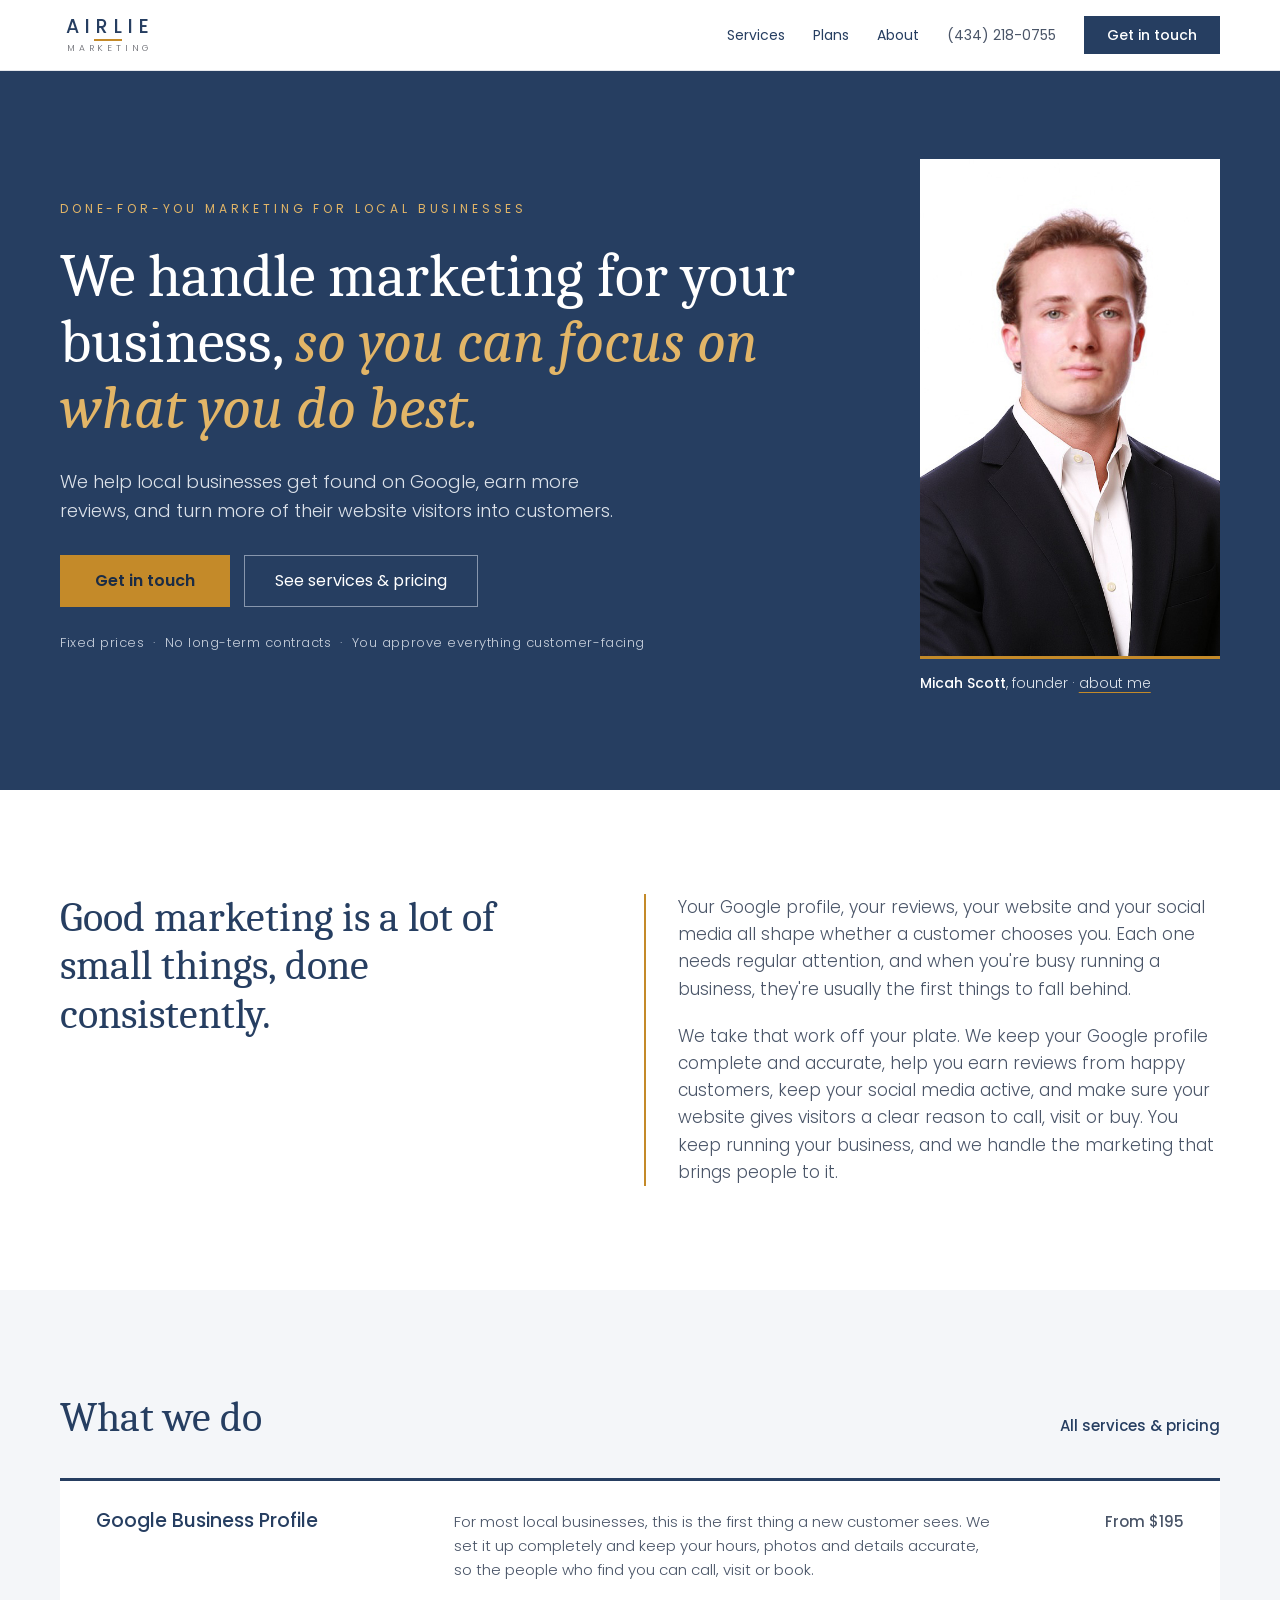
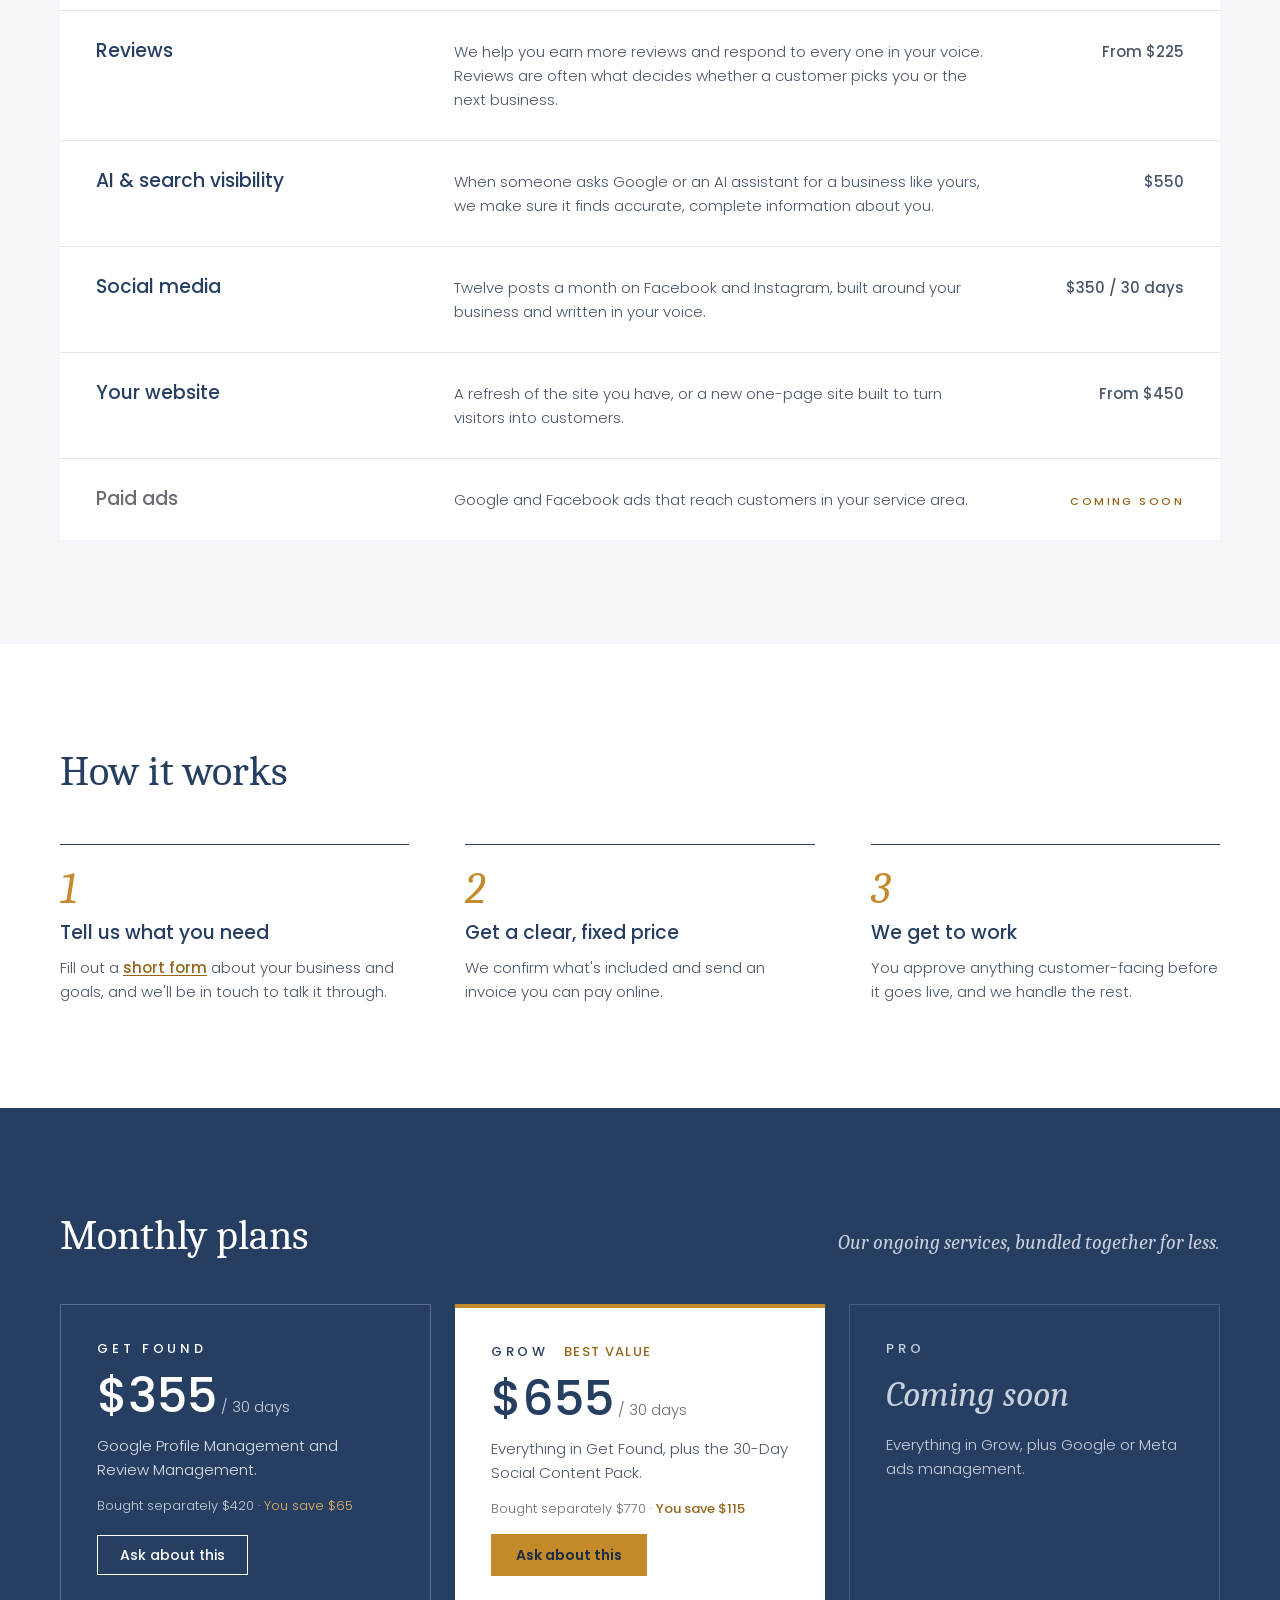
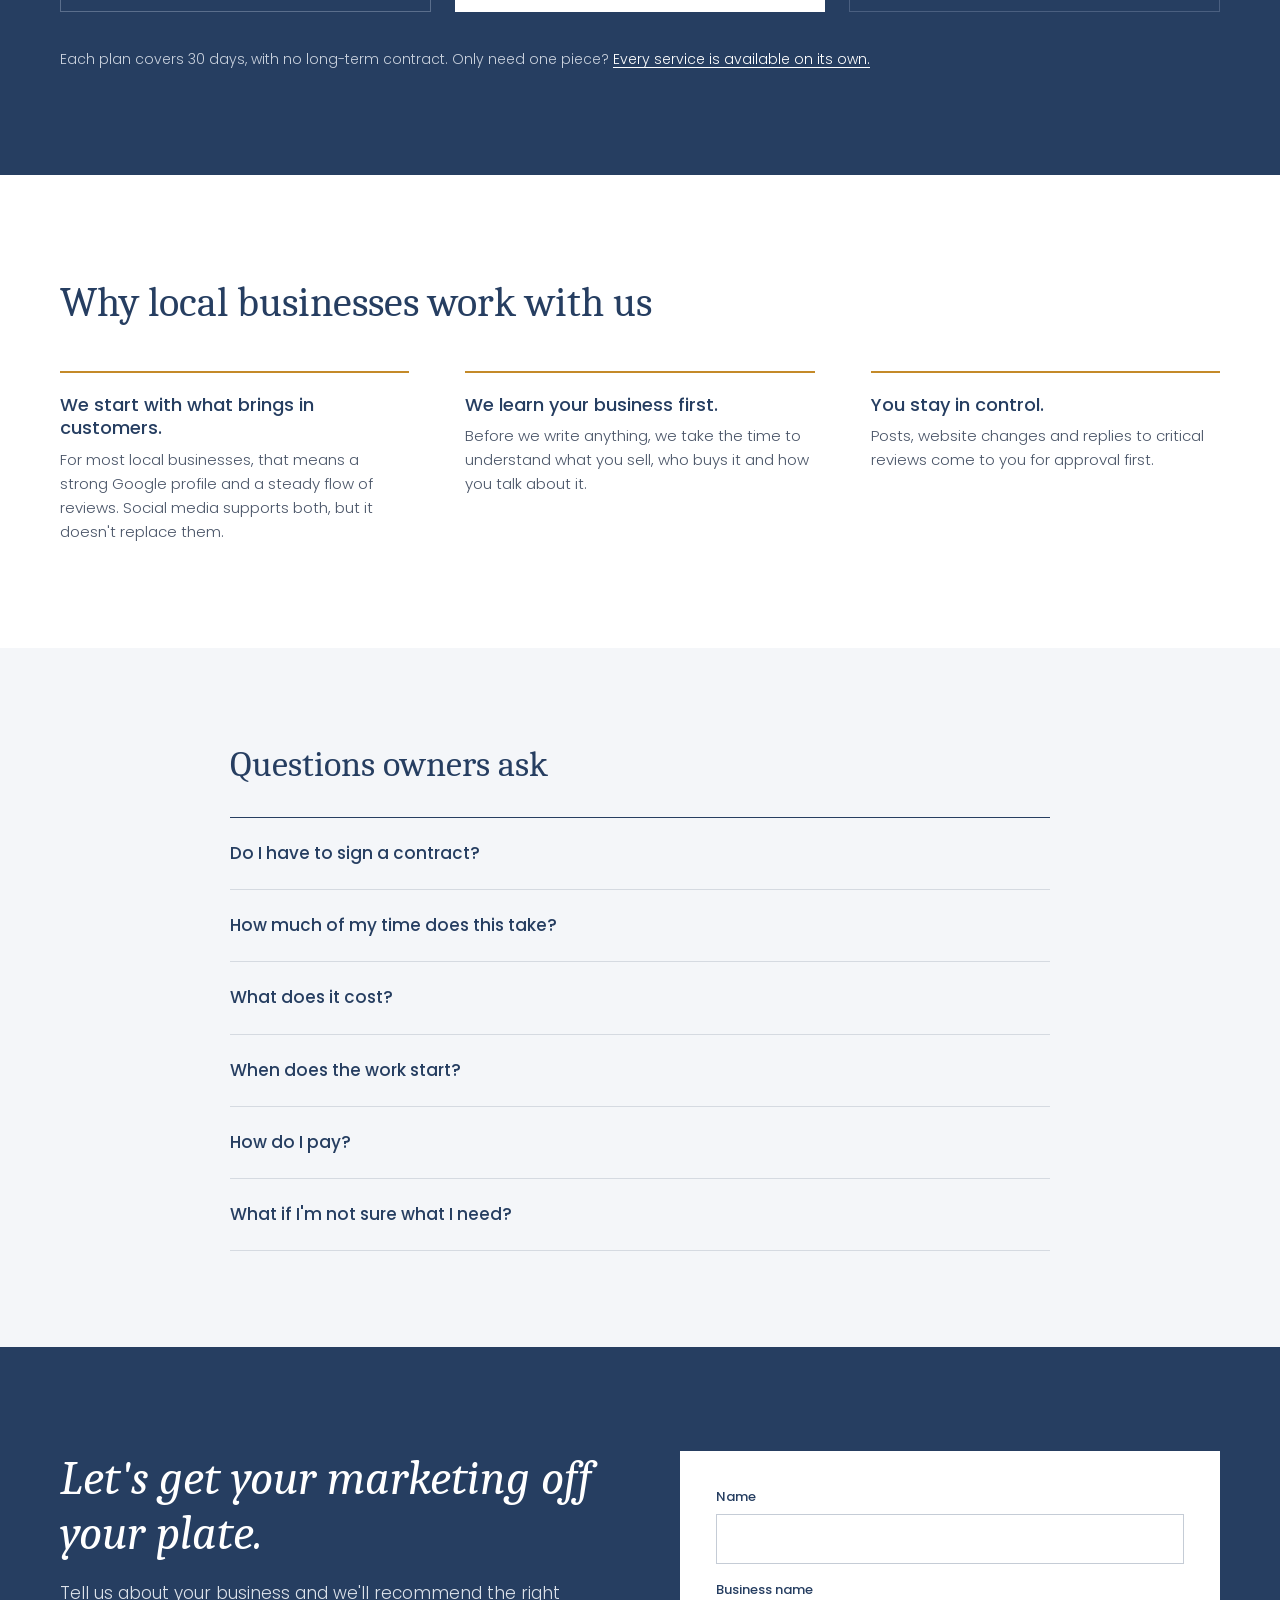
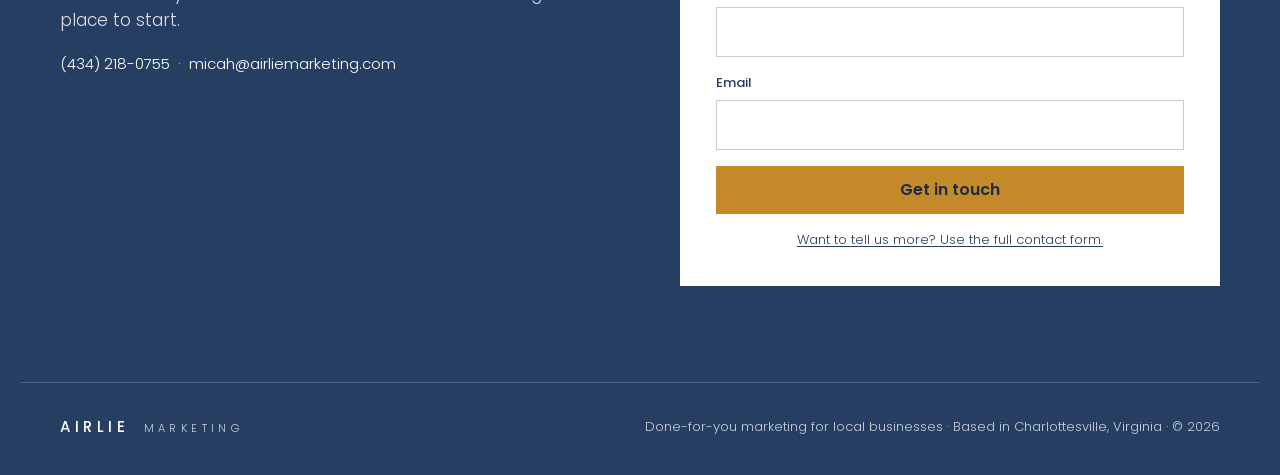
==== commit 2b381196: "Home: update reviews-intro copy (Oct 21) Replaces the section-4 heading and two paragraphs under the" ====
--- a/index.html
+++ b/index.html
@@ -306,10 +306,10 @@
   <!-- ============ REVIEWS INTRO ============ -->
   <section class="intro-band">
     <div class="container intro-grid">
-      <h2 class="intro-head">Most customers read your reviews before they ever reach your website.</h2>
+      <h2 class="intro-head">Good marketing is a lot of small things, done consistently.</h2>
       <div class="intro-copy">
-        <p>If your Google profile is incomplete or your reviews are thin, many will choose someone else without you ever knowing they looked.</p>
-        <p>That's what we fix. We keep your Google profile complete and accurate, help you earn reviews from happy customers, and make sure your website gives visitors a clear reason to call, visit or buy. You keep running your business, and we handle the marketing that brings people to it.</p>
+        <p>Your Google profile, your reviews, your website and your social media all shape whether a customer chooses you. Each one needs regular attention, and when you're busy running a business, they're usually the first things to fall behind.</p>
+        <p>We take that work off your plate. We keep your Google profile complete and accurate, help you earn reviews from happy customers, keep your social media active, and make sure your website gives visitors a clear reason to call, visit or buy. You keep running your business, and we handle the marketing that brings people to it.</p>
       </div>
     </div>
   </section>
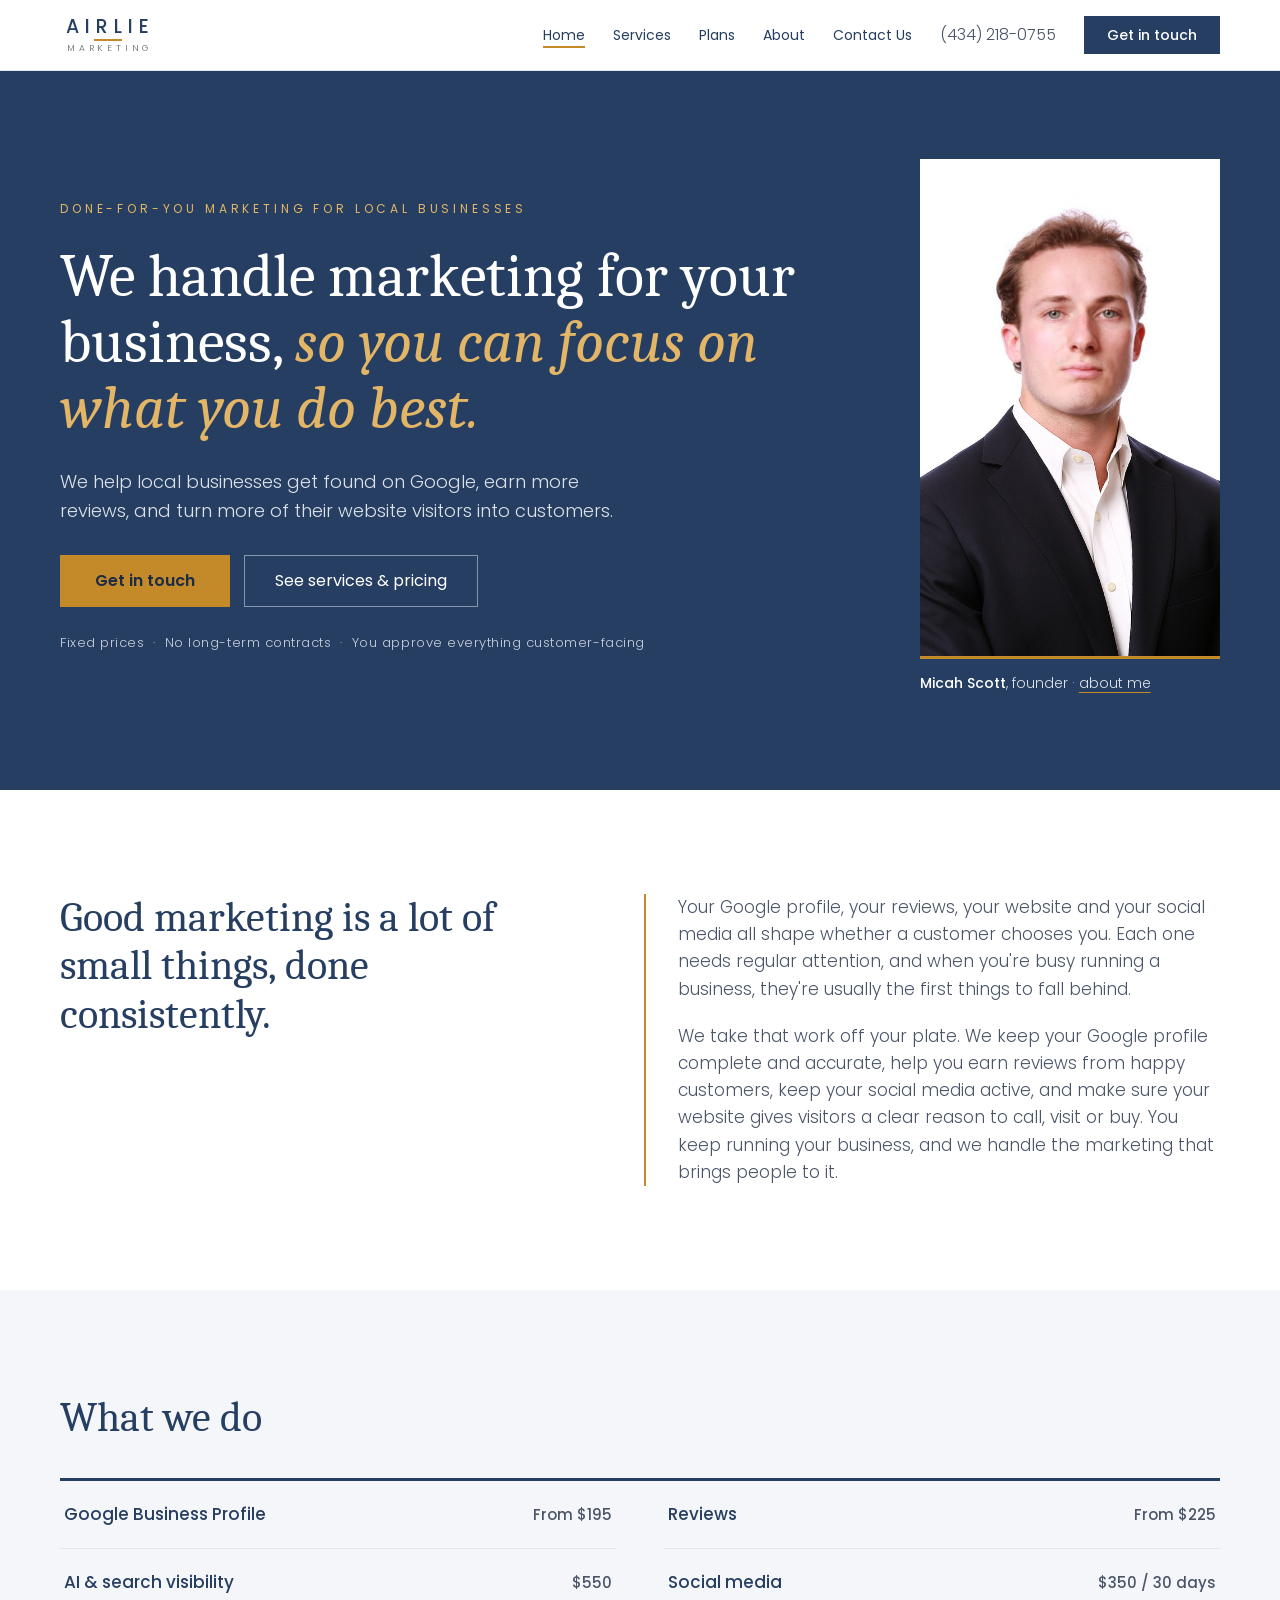
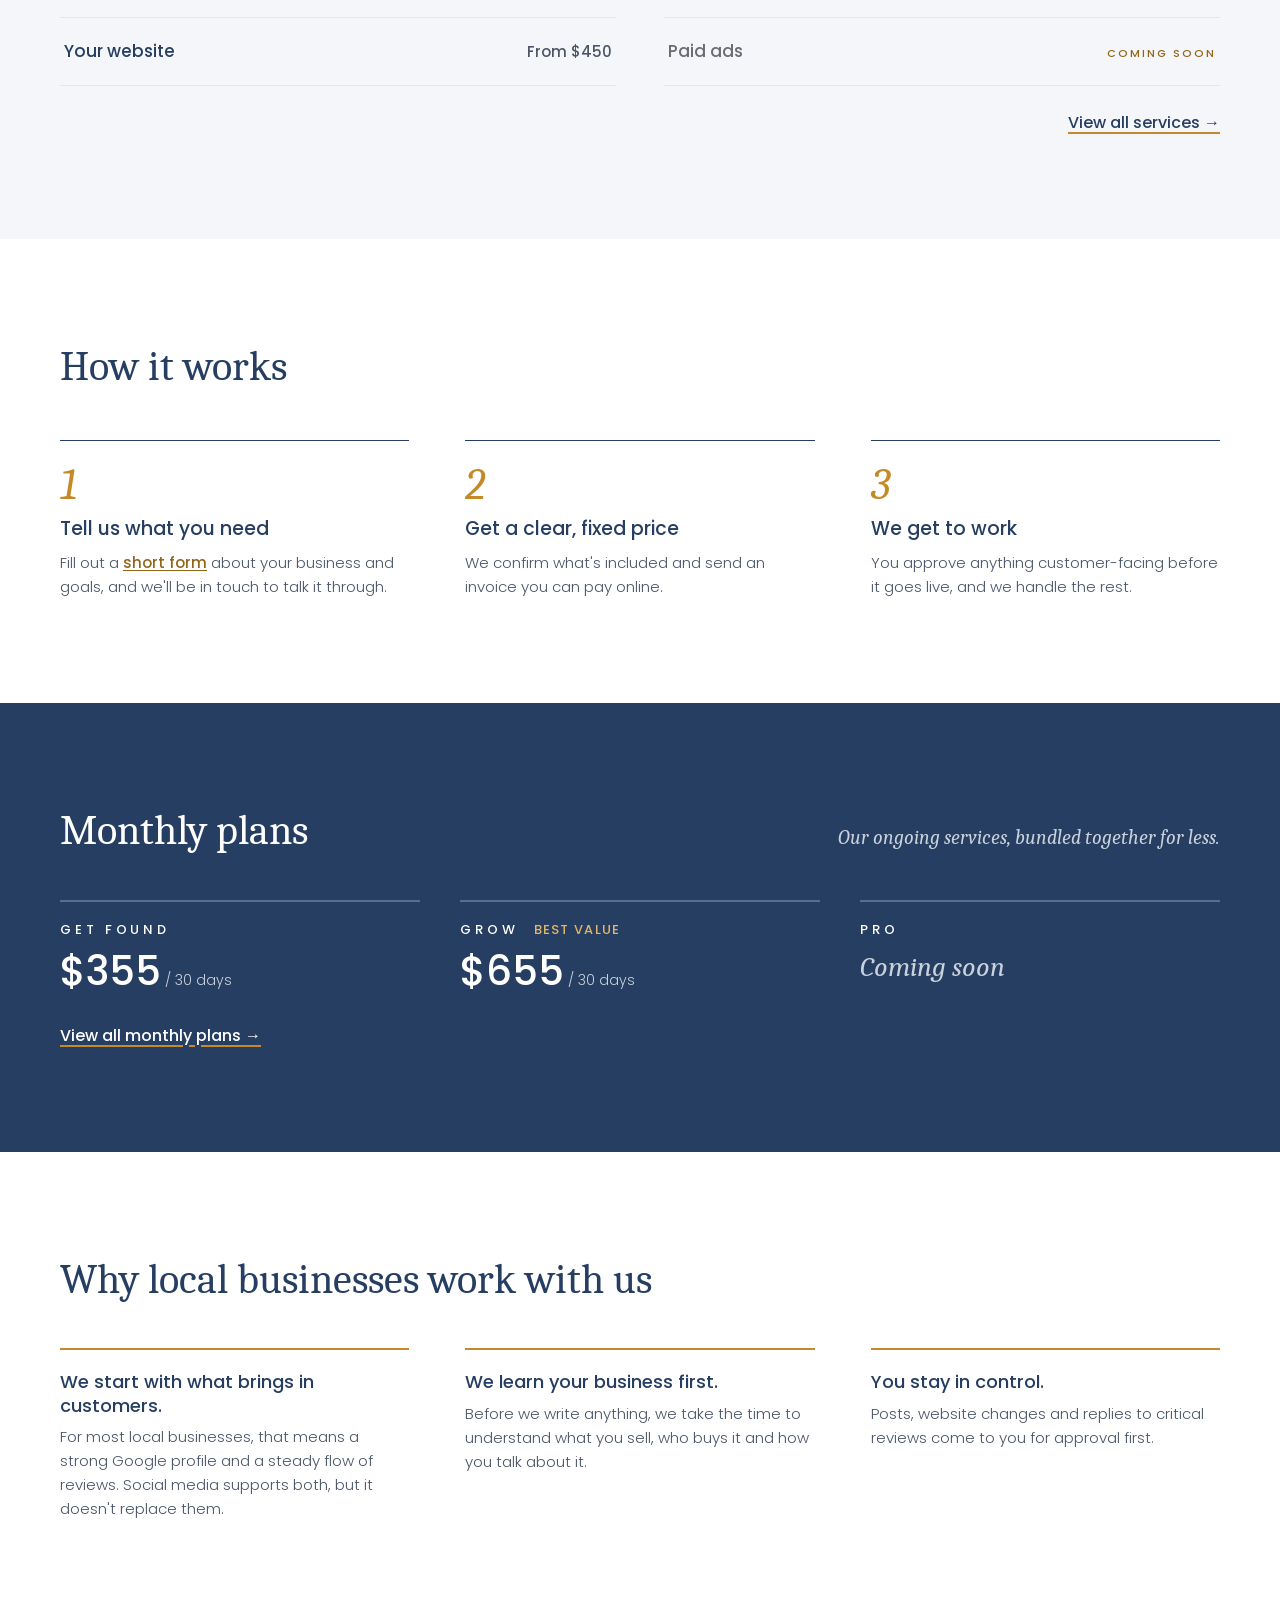
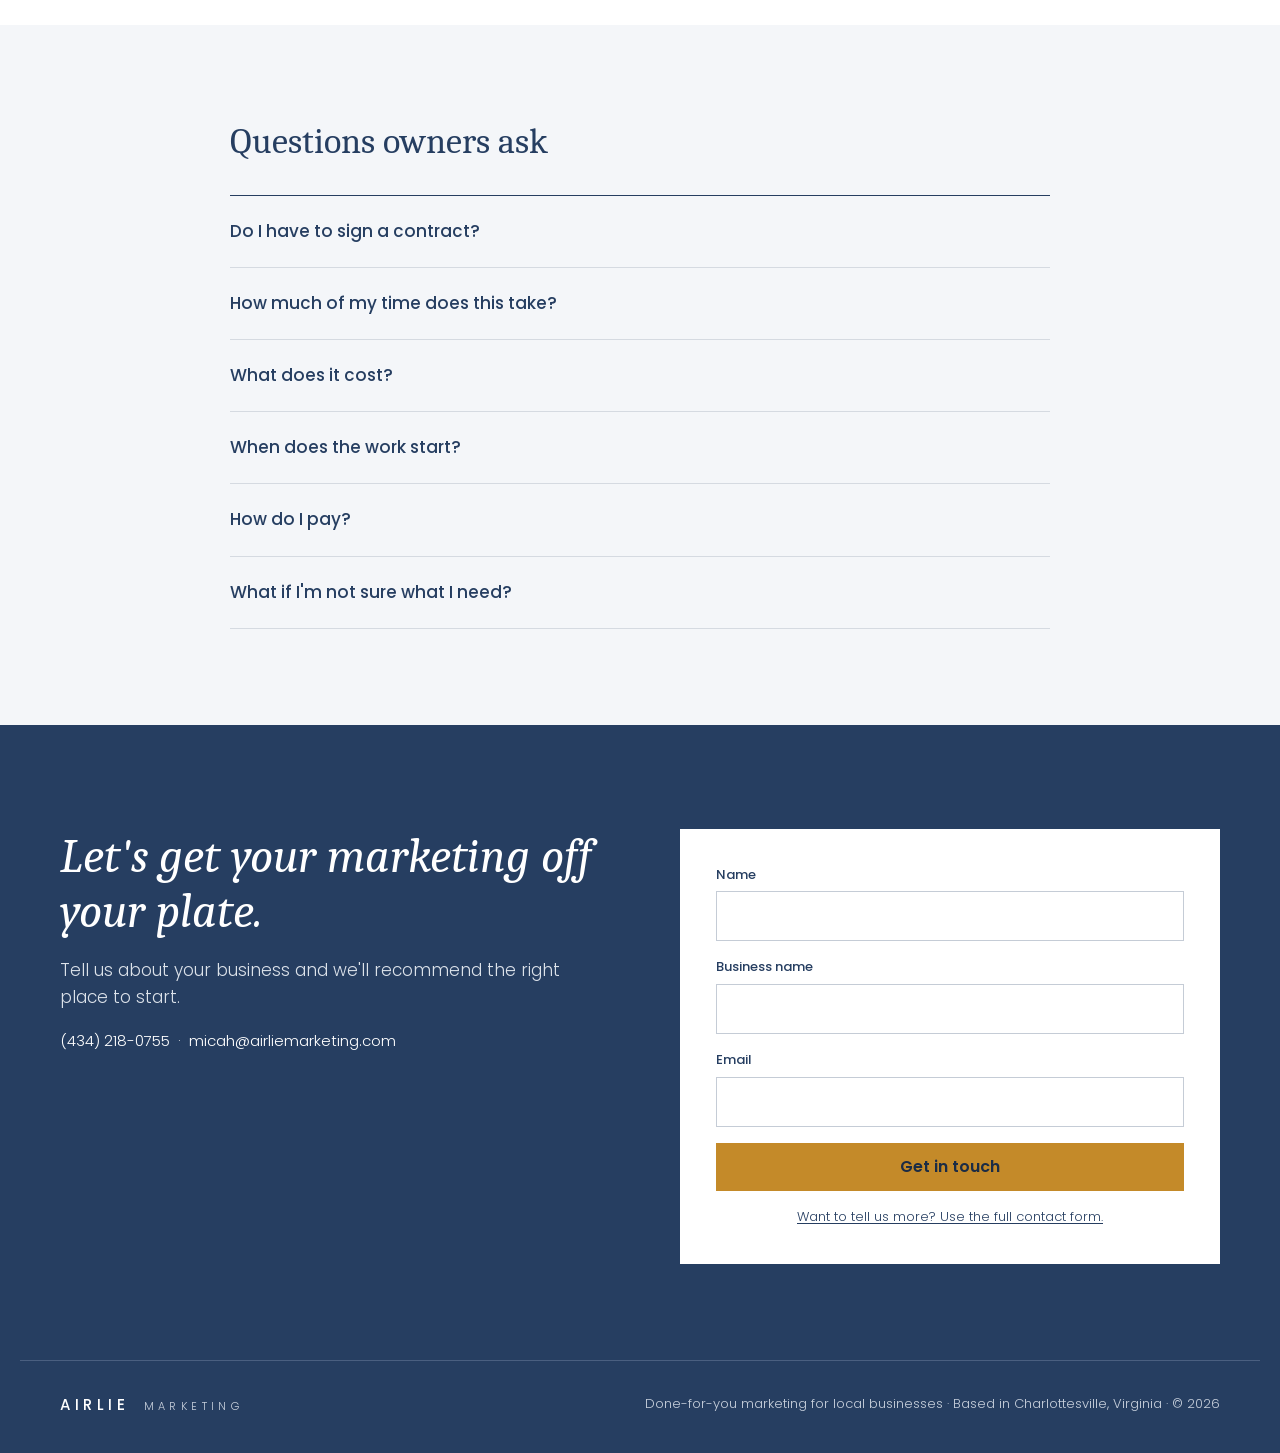
==== commit eb0b833f: "Menu + page structure: real nav, plans move to Services, home previews - Full menu on every page (Ho" ====
--- a/index.html
+++ b/index.html
@@ -160,7 +160,7 @@
           "price": "355",
           "priceCurrency": "USD",
           "description": "Google Profile Management plus Review Management, bundled for less than buying them separately.",
-          "url": "https://airliemarketing.com/#pricing"
+          "url": "https://airliemarketing.com/products#plans"
         },
         {
           "@type": "Offer",
@@ -168,7 +168,7 @@
           "price": "655",
           "priceCurrency": "USD",
           "description": "Everything in Get Found plus the 30-Day Social Content Pack, bundled for less than buying them separately.",
-          "url": "https://airliemarketing.com/#pricing"
+          "url": "https://airliemarketing.com/products#plans"
         }
       ]
     }
@@ -271,15 +271,44 @@
       </a>
       <nav class="main-nav" aria-label="Main">
         <div class="nav-links">
+          <a href="index.html" class="active">Home</a>
           <a href="products.html">Services</a>
-          <a href="index.html#plans">Plans</a>
+          <a href="products.html#plans">Plans</a>
           <a href="about.html">About</a>
-          <a href="tel:+14342180755" class="nav-phone">(434) 218-0755</a>
-        </div>
+          <a href="contact.html">Contact Us</a>
+        </div>
+        <a href="tel:+14342180755" class="nav-phone">(434) 218-0755</a>
         <a href="contact.html" class="btn btn-navcta">Get in touch</a>
+        <button type="button" class="menu-toggle" aria-expanded="false" aria-controls="mobile-menu">
+          <span class="menu-toggle-label">Menu</span>
+          <span class="menu-toggle-lines" aria-hidden="true"><span></span><span></span><span></span></span>
+        </button>
       </nav>
     </div>
   </header>
+
+  <!-- Mobile menu panel -->
+  <div class="mobile-menu" id="mobile-menu" aria-hidden="true">
+    <div class="mobile-menu-top">
+      <a href="index.html" class="wordmark" aria-label="Airlie Marketing — home">
+        <span class="wm-name">AIRLIE</span>
+        <span class="wm-rule"></span>
+        <span class="wm-sub">MARKETING</span>
+      </a>
+      <button type="button" class="menu-close">Close</button>
+    </div>
+    <nav class="mobile-menu-links" aria-label="Mobile">
+      <a href="index.html" class="active">Home</a>
+      <a href="products.html">Services</a>
+      <a href="products.html#plans">Plans</a>
+      <a href="about.html">About</a>
+      <a href="contact.html">Contact Us</a>
+    </nav>
+    <div class="mobile-menu-foot">
+      <a href="tel:+14342180755" class="mobile-menu-phone">(434) 218-0755</a>
+      <a href="contact.html" class="btn btn-navy">Get in touch</a>
+    </div>
+  </div>
 
   <main>
 
@@ -319,40 +348,16 @@
     <div class="container">
       <div class="services-head">
         <h2>What we do</h2>
-        <a href="products.html" class="services-all">All services &amp; pricing</a>
-      </div>
-      <div class="services-table">
-        <div class="service-row">
-          <h3>Google Business Profile</h3>
-          <p>For most local businesses, this is the first thing a new customer sees. We set it up completely and keep your hours, photos and details accurate, so the people who find you can call, visit or book.</p>
-          <p class="service-price">From $195</p>
-        </div>
-        <div class="service-row">
-          <h3>Reviews</h3>
-          <p>We help you earn more reviews and respond to every one in your voice. Reviews are often what decides whether a customer picks you or the next business.</p>
-          <p class="service-price">From $225</p>
-        </div>
-        <div class="service-row">
-          <h3>AI &amp; search visibility</h3>
-          <p>When someone asks Google or an AI assistant for a business like yours, we make sure it finds accurate, complete information about you.</p>
-          <p class="service-price">$550</p>
-        </div>
-        <div class="service-row">
-          <h3>Social media</h3>
-          <p>Twelve posts a month on Facebook and Instagram, built around your business and written in your voice.</p>
-          <p class="service-price">$350 / 30 days</p>
-        </div>
-        <div class="service-row">
-          <h3>Your website</h3>
-          <p>A refresh of the site you have, or a new one-page site built to turn visitors into customers.</p>
-          <p class="service-price">From $450</p>
-        </div>
-        <div class="service-row soon">
-          <h3>Paid ads</h3>
-          <p>Google and Facebook ads that reach customers in your service area.</p>
-          <p class="soon-tag">COMING SOON</p>
-        </div>
-      </div>
+      </div>
+      <div class="services-preview">
+        <div class="svc-row"><span class="svc-name">Google Business Profile</span><span class="svc-price">From $195</span></div>
+        <div class="svc-row"><span class="svc-name">Reviews</span><span class="svc-price">From $225</span></div>
+        <div class="svc-row"><span class="svc-name">AI &amp; search visibility</span><span class="svc-price">$550</span></div>
+        <div class="svc-row"><span class="svc-name">Social media</span><span class="svc-price">$350 / 30 days</span></div>
+        <div class="svc-row"><span class="svc-name">Your website</span><span class="svc-price">From $450</span></div>
+        <div class="svc-row soon"><span class="svc-name">Paid ads</span><span class="svc-price soon-tag">Coming soon</span></div>
+      </div>
+      <p class="services-preview-foot"><a href="products.html" class="view-all">View all services &rarr;</a></p>
     </div>
   </section>
 
@@ -380,35 +385,28 @@
     </div>
   </section>
 
-  <!-- ============ MONTHLY PLANS ============ -->
-  <section class="plans" id="plans">
+  <!-- ============ MONTHLY PLANS (preview) ============ -->
+  <section class="plans-preview" id="plans-preview">
     <div class="container">
       <div class="plans-head">
         <h2>Monthly plans</h2>
         <p class="plans-tag">Our ongoing services, bundled together for less.</p>
       </div>
-      <div class="plans-grid">
-        <div class="plan-card">
+      <div class="plans-preview-grid">
+        <div class="plan-prev">
           <h3 class="plan-name">GET FOUND</h3>
           <p class="plan-price">$355<span> / 30 days</span></p>
-          <p class="plan-desc">Google Profile Management and Review Management.</p>
-          <p class="plan-maths">Bought separately $420 · <span class="save">You save $65</span></p>
-          <a href="contact.html?service=plan-get-found" class="btn btn-plan-outline">Ask about this</a>
-        </div>
-        <div class="plan-card featured">
+        </div>
+        <div class="plan-prev">
           <h3 class="plan-name">GROW <span class="plan-badge">BEST VALUE</span></h3>
           <p class="plan-price">$655<span> / 30 days</span></p>
-          <p class="plan-desc">Everything in Get Found, plus the 30-Day Social Content Pack.</p>
-          <p class="plan-maths">Bought separately $770 · <span class="save">You save $115</span></p>
-          <a href="contact.html?service=plan-grow" class="btn btn-gold plan-btn">Ask about this</a>
-        </div>
-        <div class="plan-card soon">
+        </div>
+        <div class="plan-prev soon">
           <h3 class="plan-name">PRO</h3>
           <p class="plan-soon">Coming soon</p>
-          <p class="plan-desc">Everything in Grow, plus Google or Meta ads management.</p>
-        </div>
-      </div>
-      <p class="plans-note">Each plan covers 30 days, with no long-term contract. Only need one piece? <a href="products.html">Every service is available on its own.</a></p>
+        </div>
+      </div>
+      <p class="plans-preview-foot"><a href="products.html#plans" class="view-all-light">View all monthly plans &rarr;</a></p>
     </div>
   </section>
 
@@ -506,6 +504,7 @@
   <!-- Mobile sticky CTA (phones only) -->
   <div class="mobile-cta-bar">
     <a href="contact.html" class="btn btn-gold">Get in touch</a>
+    <a href="tel:+14342180755" class="mobile-cta-call">or call <span class="num">(434) 218-0755</span></a>
   </div>
 
   <!-- Intro animation timing + skip -->
@@ -577,5 +576,51 @@
   })();
   </script>
 
+  <!-- Mobile menu (open/close, Escape, focus, scroll-lock) -->
+  <script>
+  (function () {
+    var toggle = document.querySelector('.menu-toggle');
+    var panel = document.getElementById('mobile-menu');
+    if (!toggle || !panel) return;
+    var closeBtn = panel.querySelector('.menu-close');
+    function focusables() { return panel.querySelectorAll('a[href], button:not([disabled])'); }
+    function onKey(e) {
+      if (e.key === 'Escape') { e.preventDefault(); closeMenu(); return; }
+      if (e.key === 'Tab') {
+        var f = focusables(); if (!f.length) return;
+        var first = f[0], last = f[f.length - 1];
+        if (e.shiftKey && document.activeElement === first) { e.preventDefault(); last.focus(); }
+        else if (!e.shiftKey && document.activeElement === last) { e.preventDefault(); first.focus(); }
+      }
+    }
+    function openMenu() {
+      panel.classList.add('open');
+      panel.setAttribute('aria-hidden', 'false');
+      toggle.setAttribute('aria-expanded', 'true');
+      document.body.classList.add('menu-open');
+      document.addEventListener('keydown', onKey, true);
+      (closeBtn || focusables()[0]).focus();
+    }
+    function closeMenu() {
+      panel.classList.remove('open');
+      panel.setAttribute('aria-hidden', 'true');
+      toggle.setAttribute('aria-expanded', 'false');
+      document.body.classList.remove('menu-open');
+      document.removeEventListener('keydown', onKey, true);
+      toggle.focus();
+    }
+    toggle.addEventListener('click', function () {
+      panel.classList.contains('open') ? closeMenu() : openMenu();
+    });
+    if (closeBtn) closeBtn.addEventListener('click', closeMenu);
+    Array.prototype.forEach.call(panel.querySelectorAll('a'), function (a) {
+      a.addEventListener('click', closeMenu);
+    });
+    window.addEventListener('resize', function () {
+      if (window.innerWidth > 900 && panel.classList.contains('open')) closeMenu();
+    });
+  })();
+  </script>
+
 </body>
 </html>
--- a/styles.css
+++ b/styles.css
@@ -198,7 +198,7 @@
 }
 .nav-links a { color: var(--navy); white-space: nowrap; }
 .nav-links a:hover { color: var(--gold-ink); }
-.nav-links a.active { color: var(--gold-ink); font-weight: 500; }
+.nav-links a.active { color: var(--navy); text-decoration: underline; text-decoration-color: var(--gold); text-decoration-thickness: 2px; text-underline-offset: 6px; }
 .nav-phone { color: var(--text) !important; }
 
 /* ---------- Hero ---------- */
@@ -418,7 +418,26 @@
     border-top: 1px solid var(--border);
   }
   .mobile-cta-bar .btn { width: 100%; padding: 15px 20px; }
-  body { padding-bottom: 78px; }
+  .mobile-cta-call {
+    display: block;
+    box-sizing: border-box;
+    min-height: 44px;
+    margin-top: 8px;
+    padding: 12px 8px;
+    text-align: center;
+    font-family: 'Poppins', Helvetica, Arial, sans-serif;
+    font-weight: 400;
+    font-size: 14px;
+    line-height: 1.25;
+    color: var(--navy);
+  }
+  .mobile-cta-call:hover { color: var(--navy); }
+  .mobile-cta-call .num {
+    text-decoration: underline;
+    text-decoration-color: var(--gold);
+    text-underline-offset: 2px;
+  }
+  body { padding-bottom: calc(124px + env(safe-area-inset-bottom)); }
 }
 
 /* ===================================================================
@@ -427,17 +446,18 @@
 @media (max-width: 820px) {
   .hero-figure { max-width: 340px; align-self: flex-start; }
 }
-@media (max-width: 760px) {
+@media (max-width: 900px) {
+  /* collapse the whole inline nav into a Menu button */
   .header-inner { padding: 14px 20px; }
-  .main-nav { gap: 16px; width: 100%; justify-content: space-between; }
-  .nav-links { gap: 18px; font-size: 13px; }
-  .nav-phone, .btn-navcta { display: none; }
-  .service-row { grid-template-columns: 1fr; gap: 6px; padding: 24px 22px; }
-  .service-price, .soon-tag { text-align: left !important; }
+  .main-nav .nav-links, .main-nav .nav-phone, .main-nav .btn-navcta { display: none; }
+  .main-nav .menu-toggle { display: inline-flex; }
 }
 @media (max-width: 680px) {
   .container { padding: 0 20px; }
   .header-inner { padding: 14px 20px; }
+  /* smaller, more square headshot, pinned left on phones */
+  .hero-figure { max-width: 260px; align-self: flex-start; }
+  .hero-figure img { aspect-ratio: 1 / 1; }
   section { padding: 64px 0; }
   .hero { padding: 56px 0 64px; }
   .intro-band, .faq { padding: 64px 0; }
@@ -558,3 +578,87 @@
 .contact-aside a { color: var(--navy); }
 .contact-aside a:hover { color: var(--gold-ink); }
 .hp { display: none !important; }
+
+/* ===================================================================
+   Menu (Oct 21) — desktop row + mobile "Menu" button / full-screen panel
+   =================================================================== */
+.menu-toggle {
+  display: none;
+  align-items: center;
+  gap: 10px;
+  background: none;
+  border: 0;
+  cursor: pointer;
+  font-family: inherit;
+  font-size: 13px;
+  font-weight: 500;
+  letter-spacing: 0.2em;
+  text-transform: uppercase;
+  color: var(--navy);
+  padding: 8px 2px;
+}
+.menu-toggle-lines { display: inline-flex; flex-direction: column; justify-content: center; gap: 4px; width: 22px; }
+.menu-toggle-lines span { display: block; width: 100%; height: 1.5px; background: var(--navy); }
+
+.mobile-menu { display: none; }
+.mobile-menu.open {
+  display: flex;
+  position: fixed;
+  inset: 0;
+  z-index: 100;
+  flex-direction: column;
+  background: var(--white);
+  padding: 16px 20px calc(28px + env(safe-area-inset-bottom));
+  overflow-y: auto;
+}
+.mobile-menu-top { display: flex; align-items: flex-start; justify-content: space-between; }
+.menu-close {
+  background: none; border: 0; cursor: pointer;
+  font-family: inherit; font-size: 13px; font-weight: 500;
+  letter-spacing: 0.16em; text-transform: uppercase;
+  color: var(--navy); padding: 8px 2px;
+}
+.mobile-menu-links { display: flex; flex-direction: column; margin-top: 20px; border-top: 1px solid var(--border); }
+.mobile-menu-links a {
+  font-family: 'Caladea', Georgia, serif;
+  font-size: 28px;
+  color: var(--navy);
+  padding: 20px 2px;
+  border-bottom: 1px solid var(--border);
+  text-decoration: none;
+}
+.mobile-menu-links a.active { color: var(--gold-ink); }
+.mobile-menu-foot { margin-top: auto; padding-top: 28px; display: flex; flex-direction: column; gap: 18px; align-items: stretch; }
+.mobile-menu-phone { font-size: 16px; color: var(--navy); align-self: flex-start; }
+.mobile-menu-foot .btn { width: 100%; }
+body.menu-open { overflow: hidden; }
+@media (min-width: 901px) { .mobile-menu.open { display: none; } }
+
+/* ---------- Home: services preview ---------- */
+.services-preview { display: grid; grid-template-columns: 1fr 1fr; gap: 0 48px; border-top: 3px solid var(--navy); }
+@media (max-width: 640px) { .services-preview { grid-template-columns: 1fr; } }
+.svc-row { display: flex; justify-content: space-between; align-items: baseline; gap: 16px; padding: 20px 4px; border-bottom: 1px solid var(--border); }
+.svc-name { font-weight: 500; font-size: 17px; color: var(--navy); }
+.svc-price { font-size: 15px; font-weight: 500; color: var(--text); white-space: nowrap; }
+.svc-row.soon .svc-name { color: var(--muted); }
+.svc-price.soon-tag { font-size: 11px; letter-spacing: 0.18em; text-transform: uppercase; color: var(--gold-ink); white-space: nowrap; }
+.services-preview-foot { margin-top: 24px; text-align: right; }
+.view-all { font-weight: 500; color: var(--navy); text-decoration: underline; text-decoration-color: var(--gold); text-decoration-thickness: 2px; text-underline-offset: 4px; }
+.view-all:hover { color: var(--gold-ink); }
+
+/* ---------- Home: plans preview ---------- */
+.plans-preview { background: var(--navy); color: var(--white); }
+.plans-preview-grid { display: grid; grid-template-columns: repeat(3, 1fr); gap: 24px 40px; }
+@media (max-width: 720px) { .plans-preview-grid { grid-template-columns: 1fr; } }
+.plan-prev { border-top: 2px solid var(--navy-line-2); padding-top: 20px; }
+.plan-prev .plan-name { margin: 0; font-size: 13px; letter-spacing: 0.3em; font-weight: 500; color: var(--white); }
+.plan-prev .plan-badge { color: var(--gold-light); margin-left: 8px; letter-spacing: 0.1em; }
+.plan-prev .plan-price { margin: 12px 0 0; font-size: 40px; font-weight: 500; line-height: 1; color: var(--white); }
+.plan-prev .plan-price span { font-size: 14px; font-weight: 300; color: var(--on-navy-dim); }
+.plan-prev .plan-soon { margin: 12px 0 0; font-family: 'Caladea', Georgia, serif; font-style: italic; font-size: 28px; line-height: 1.2; color: var(--on-navy-dim); }
+.plans-preview-foot { margin: 32px 0 0; }
+.view-all-light { color: var(--white); font-weight: 500; text-decoration: underline; text-decoration-color: var(--gold); text-decoration-thickness: 2px; text-underline-offset: 4px; }
+.view-all-light:hover { color: var(--gold-light); }
+
+/* ---------- Services page: help section below the plans ---------- */
+.help-section { background: var(--light-bg); }
